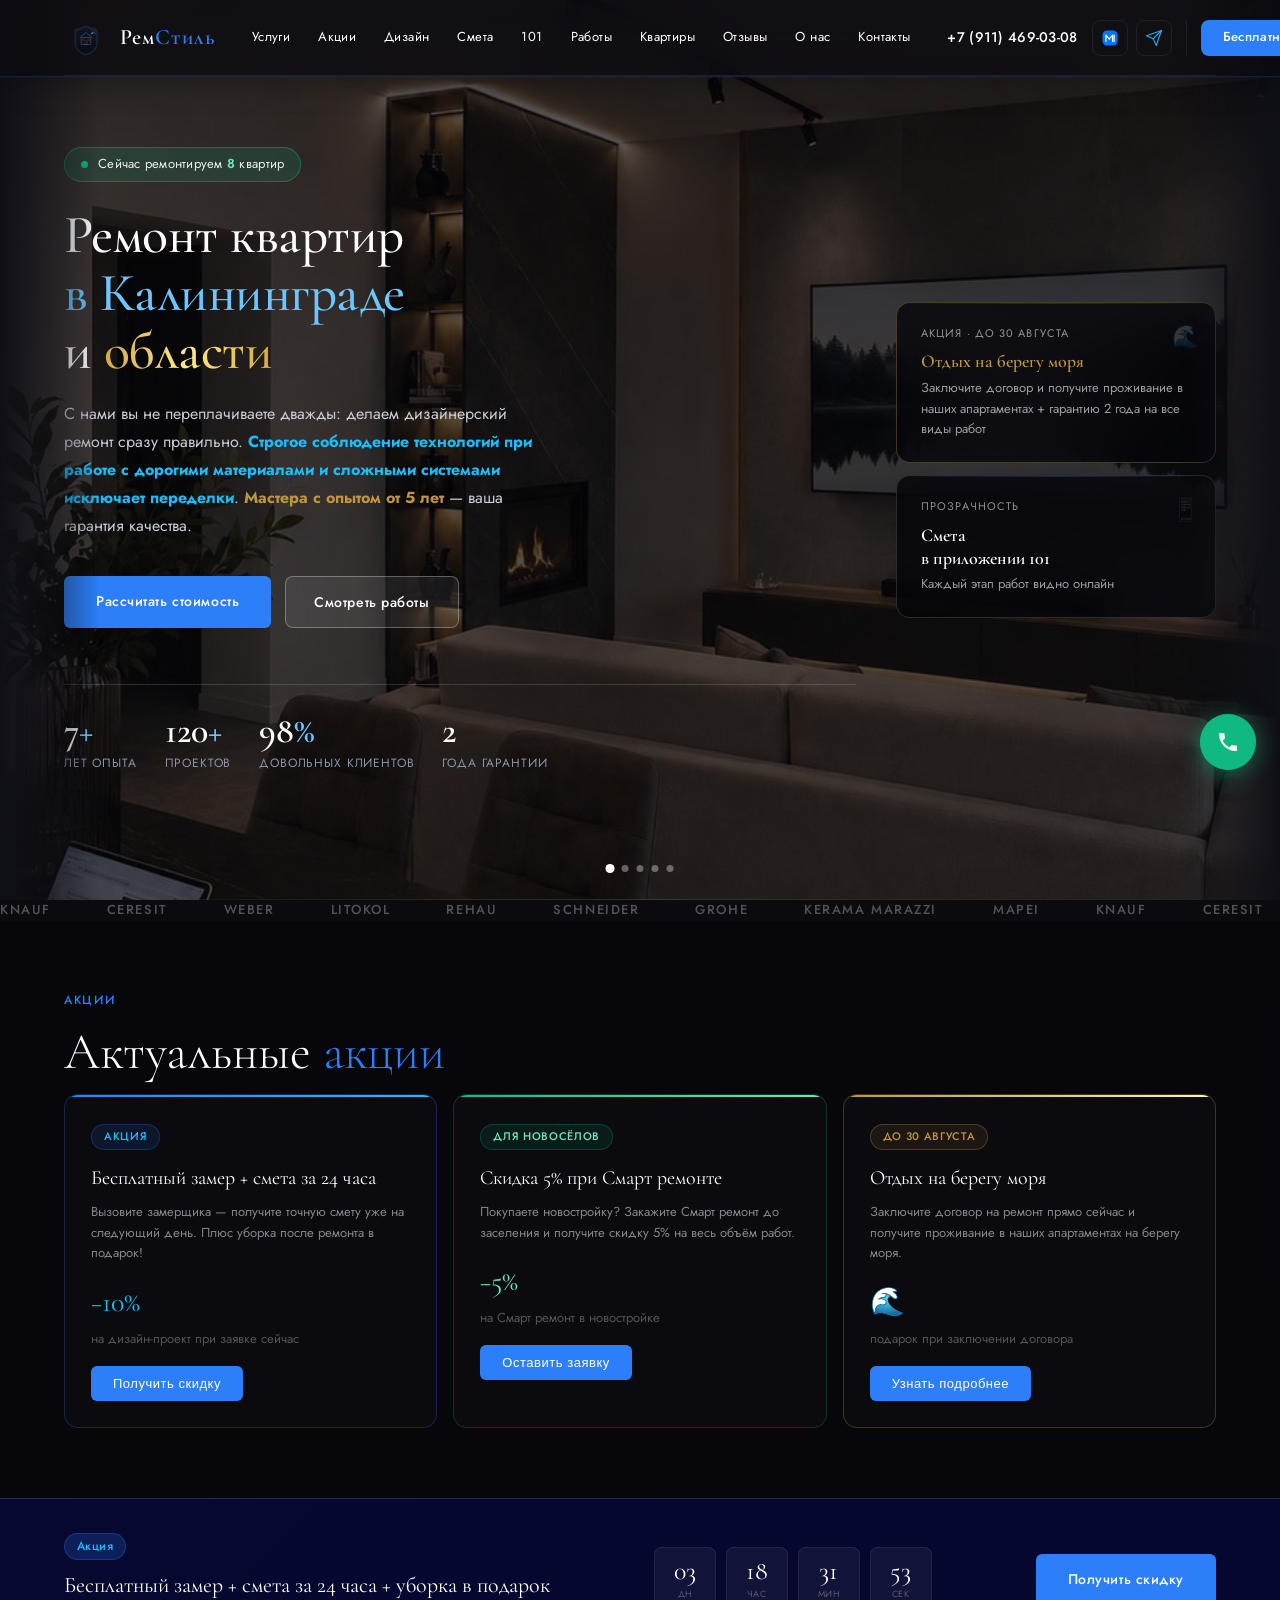
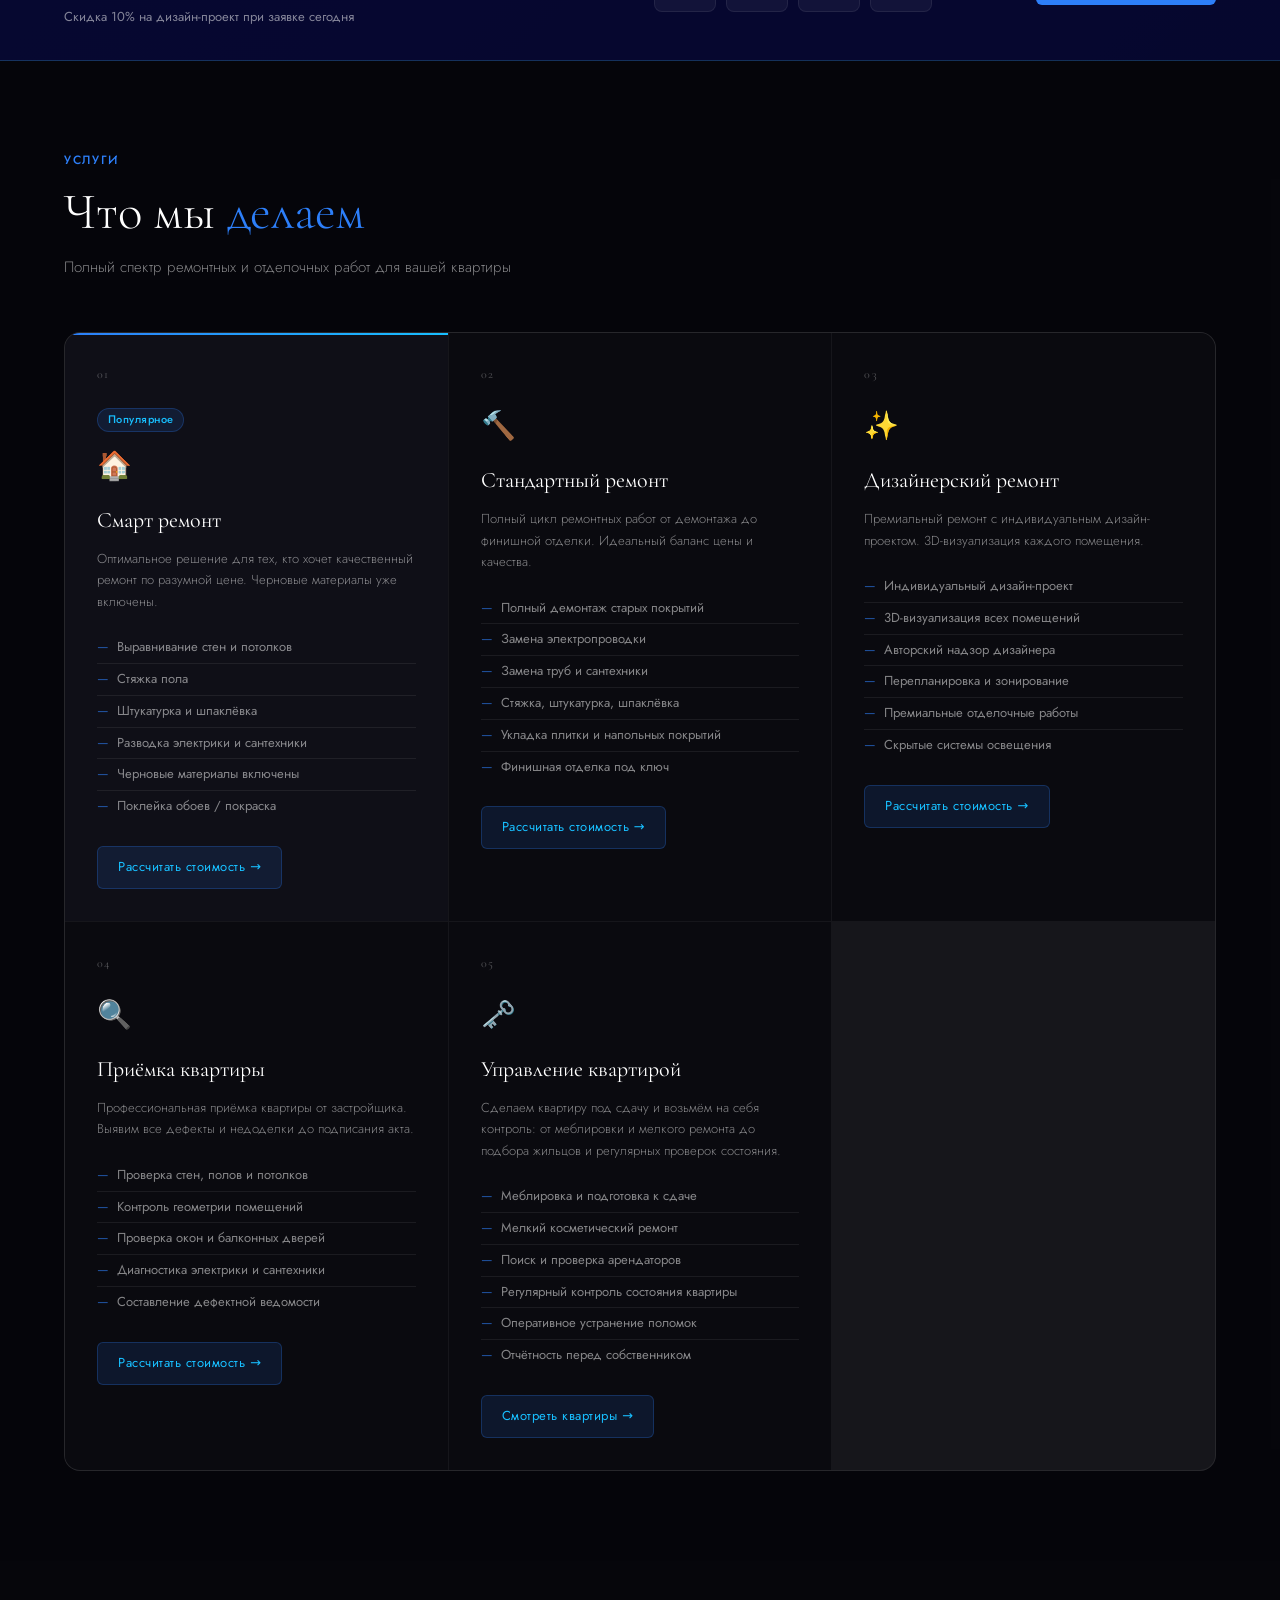
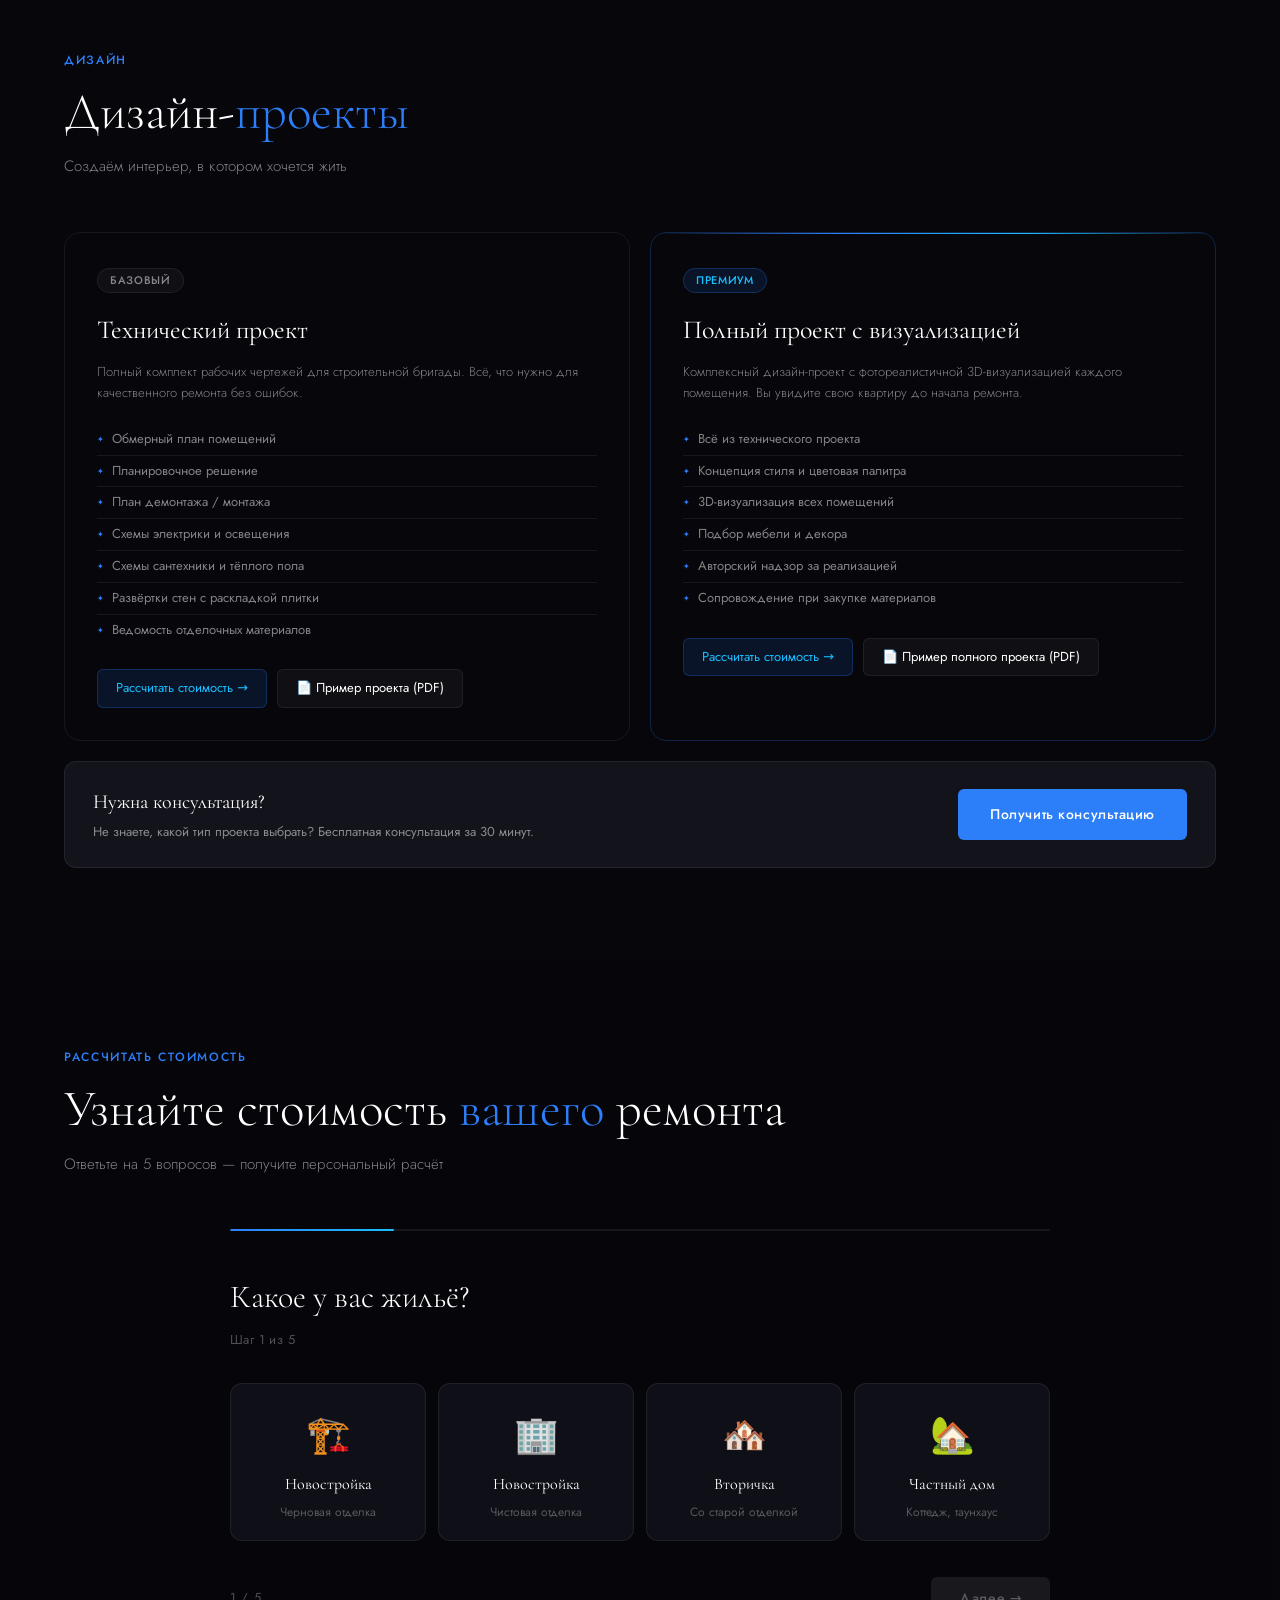
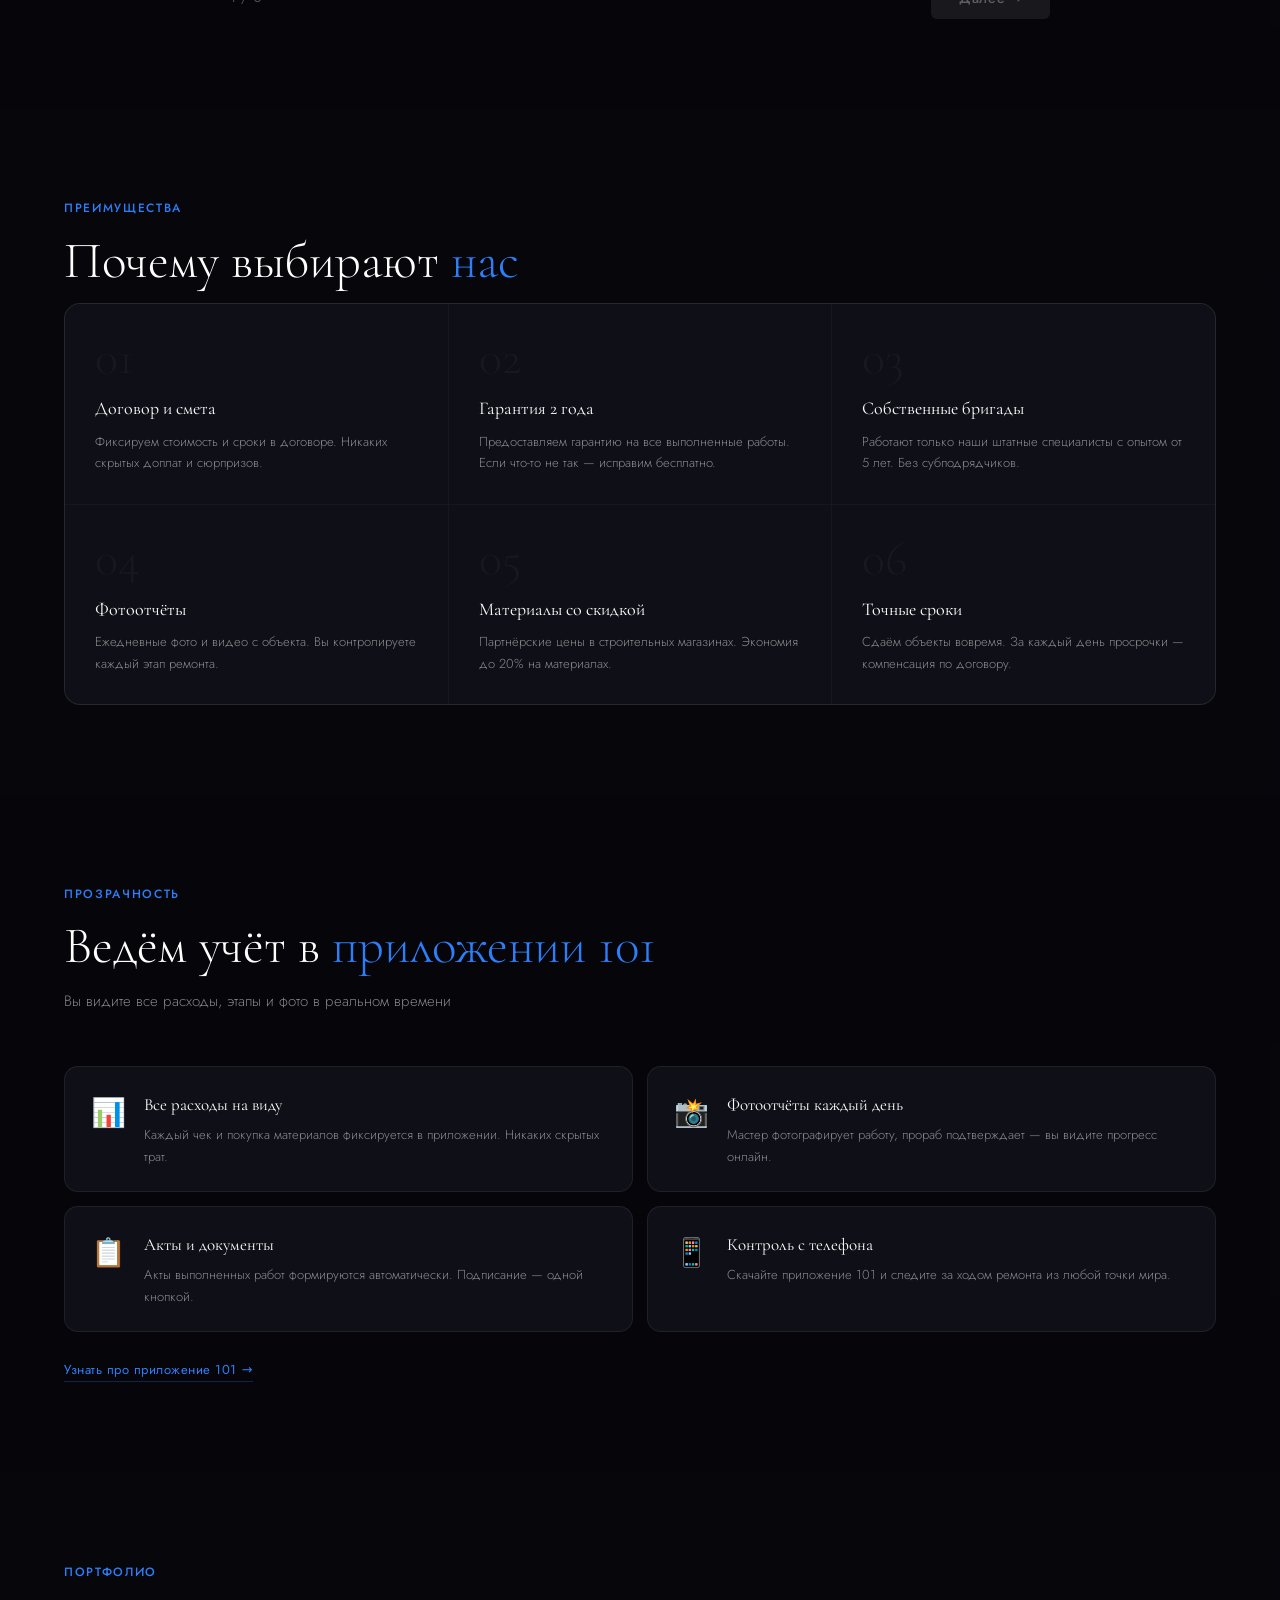
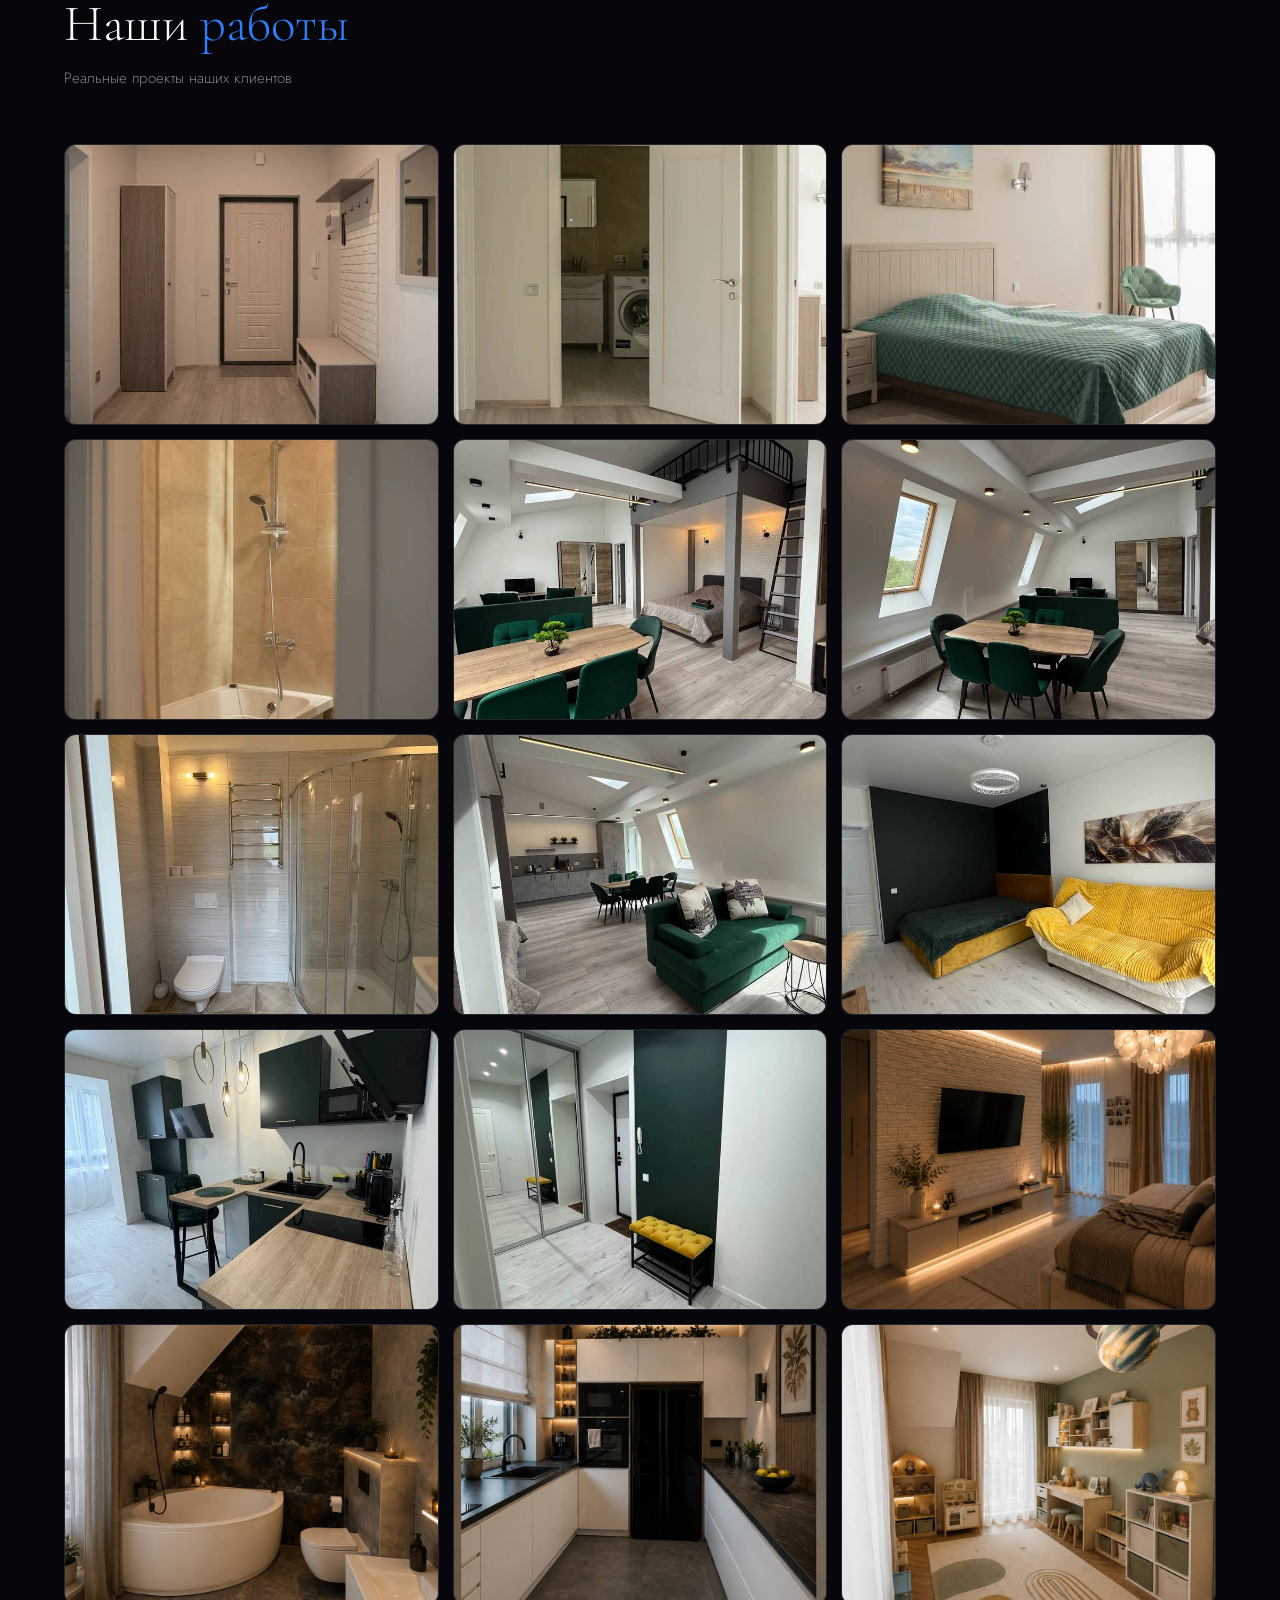
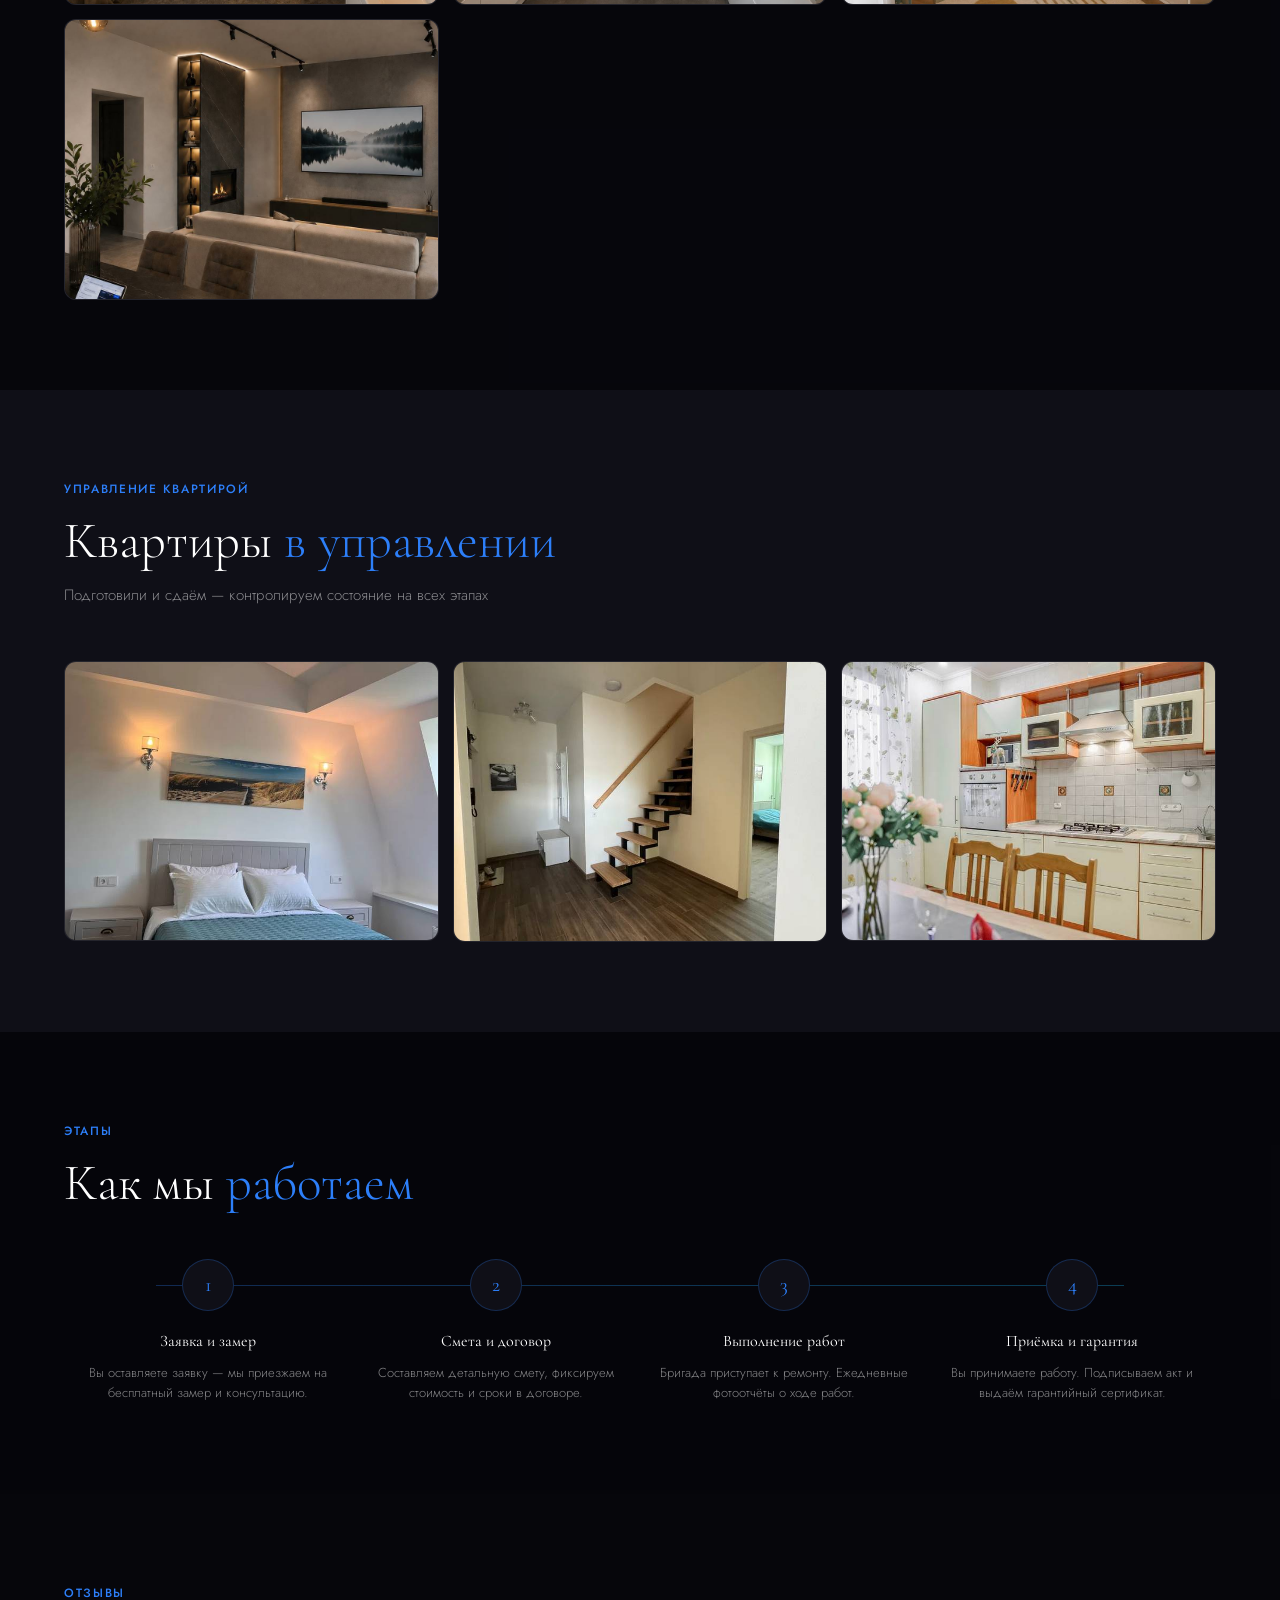
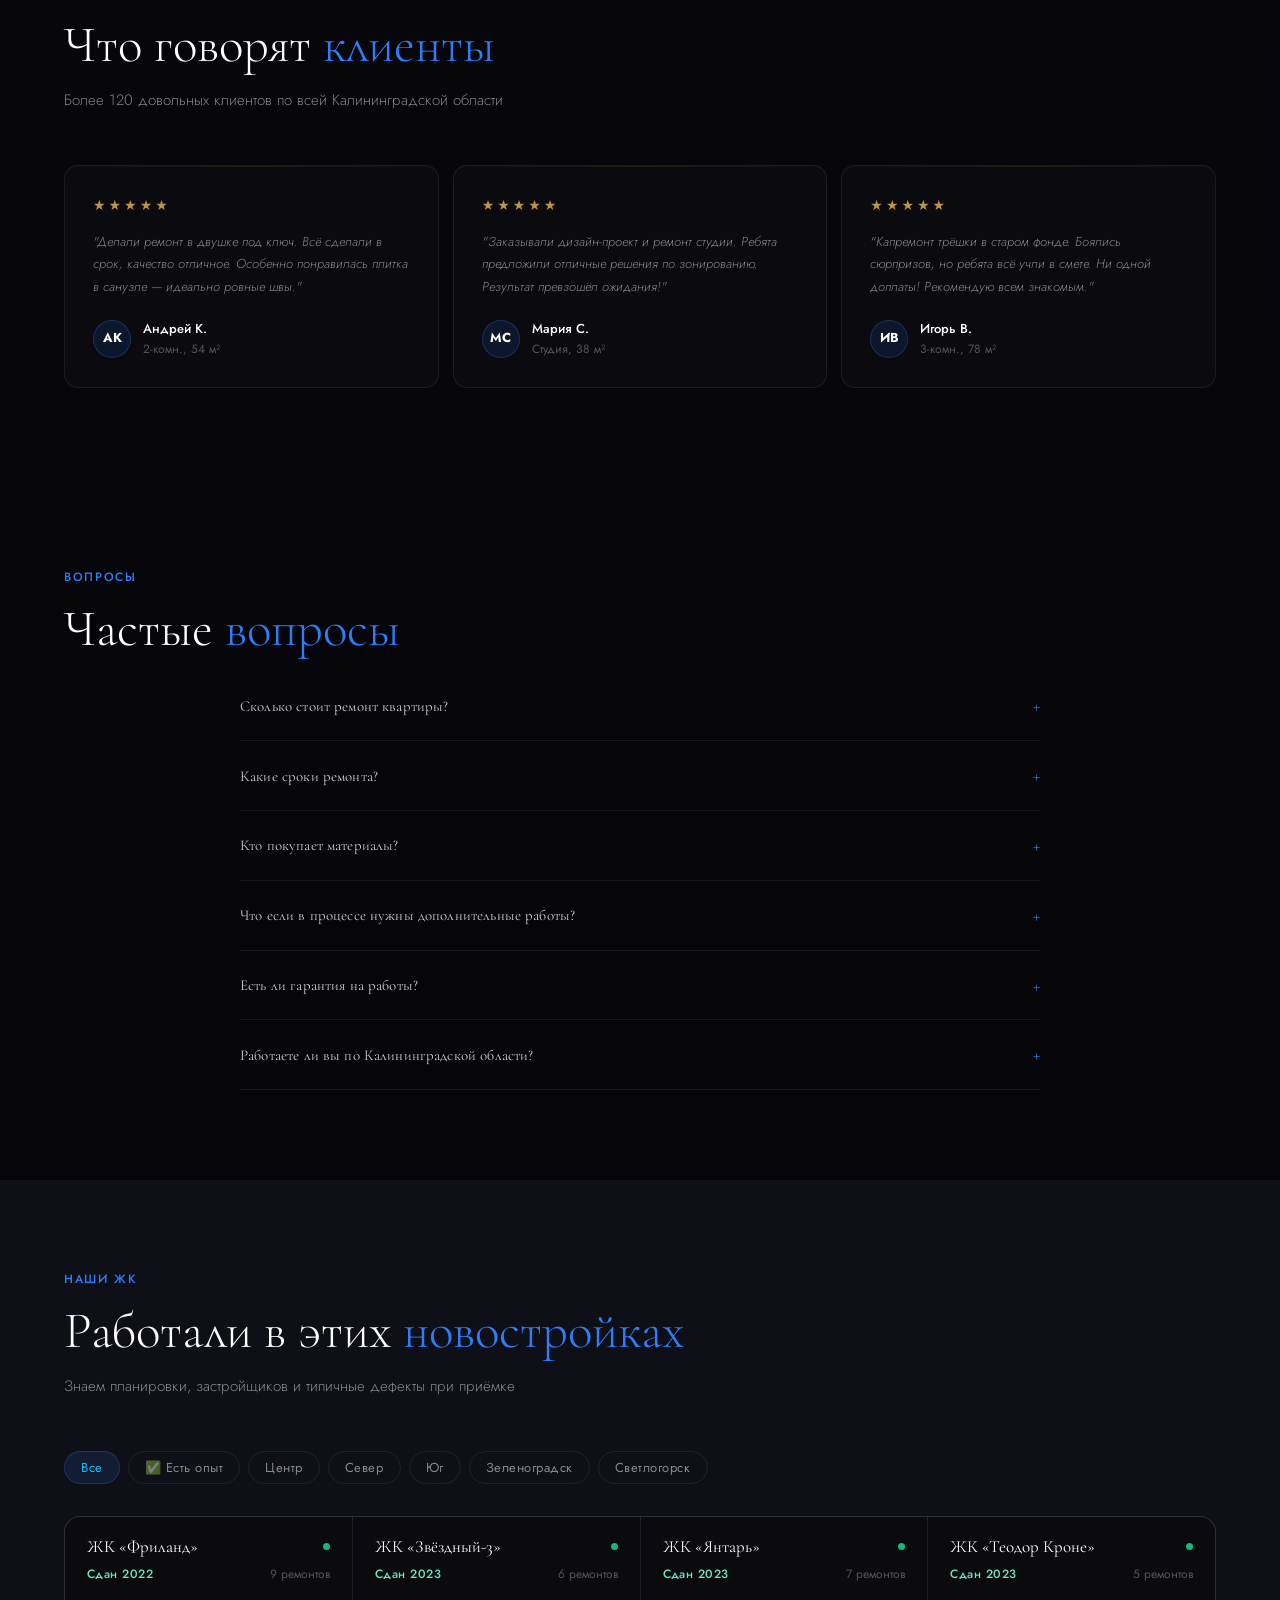
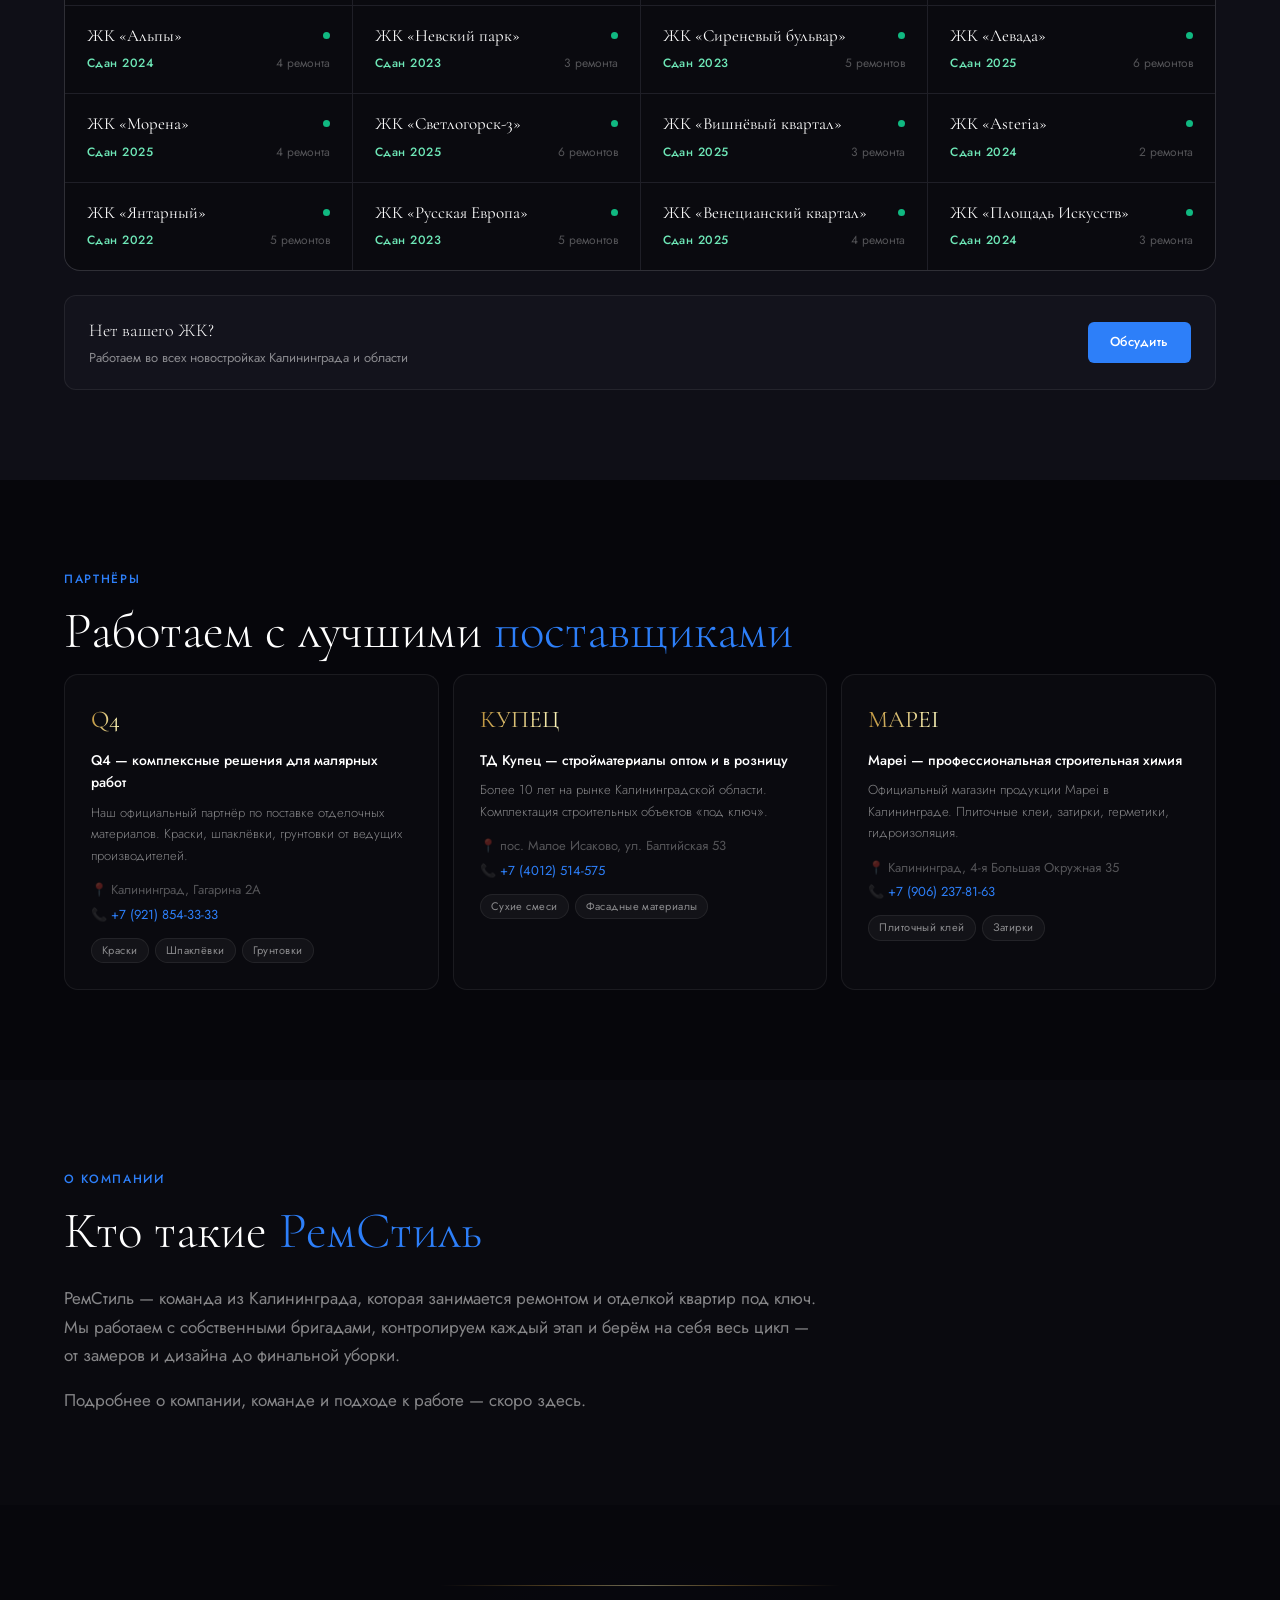
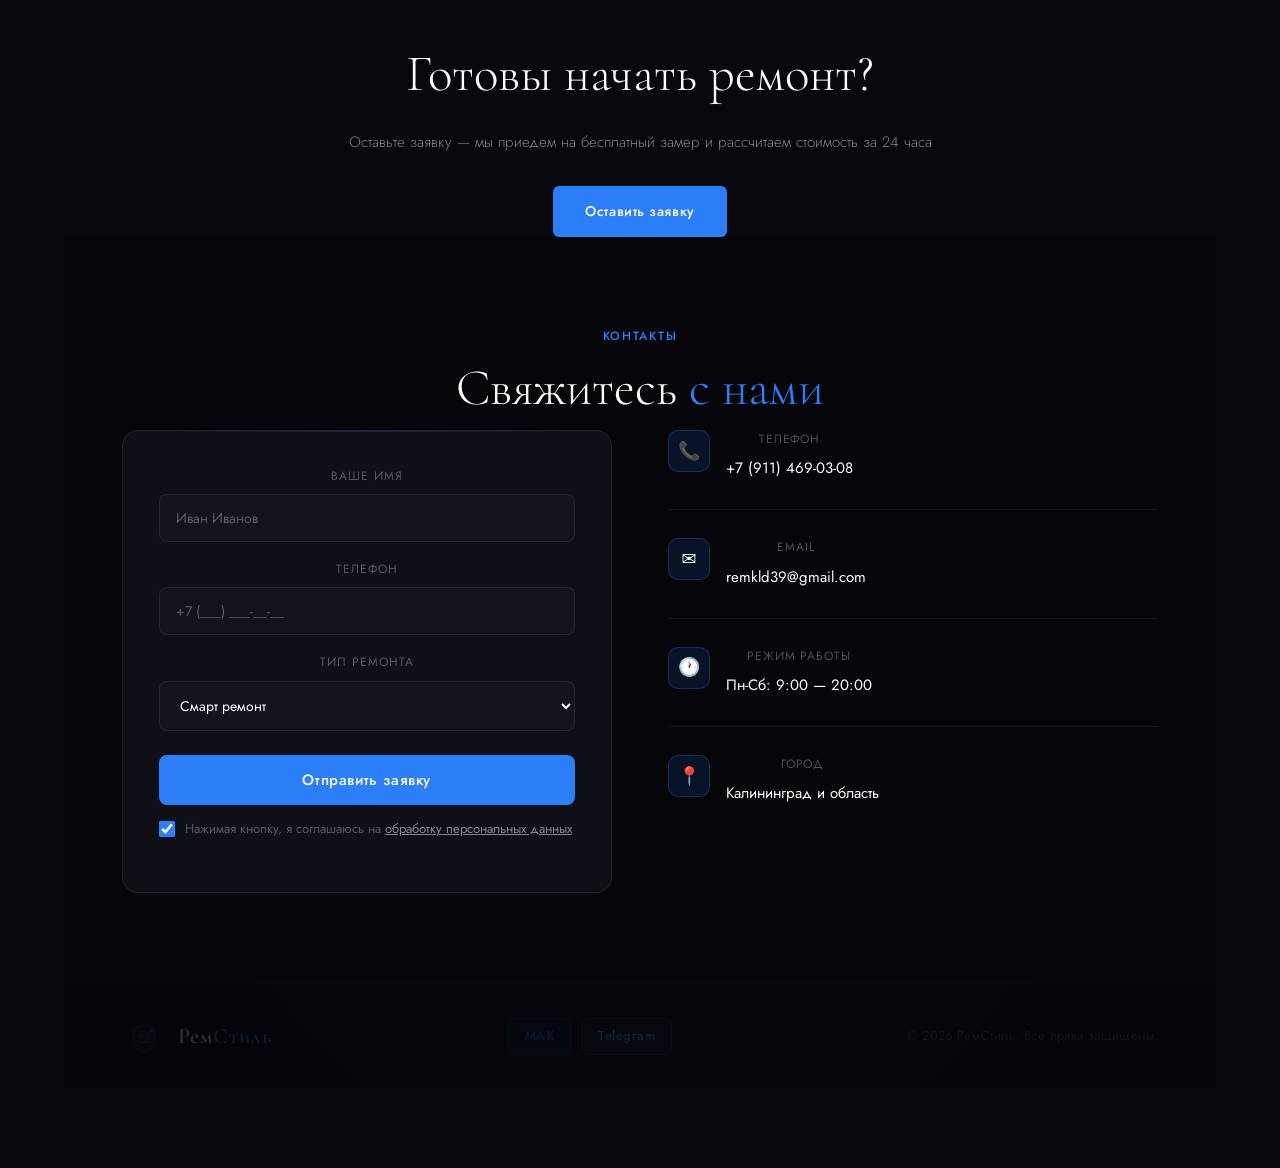
==== index.html @ ed1c67e9 "Add files via upload" ====
<!DOCTYPE html>
<html lang="ru">
<head>
<meta charset="UTF-8">
<meta name="viewport" content="width=device-width, initial-scale=1.0, maximum-scale=1.0, minimum-scale=1.0, user-scalable=no">
<title>РемСтиль — Ремонт квартир в Калининграде и Калининградской области</title>
<link rel="icon" type="image/png" href="[data-uri]">
<link rel="apple-touch-icon" href="[data-uri]">
<link rel="preconnect" href="https://fonts.googleapis.com">
<link href="https://fonts.googleapis.com/css2?family=Cormorant+Garamond:wght@300;400;500;600&family=Jost:wght@300;400;500;600&display=swap" rel="stylesheet">
<style>
:root {
  --bg: #0A0A0F;
  --bg2: #0f0f17;
  --bg3: #13131c;
  --blue: #2D7FF9;
  --blue2: #18BFFF;
  --blue-dim: rgba(45,127,249,0.12);
  --blue-border: rgba(45,127,249,0.25);
  --gold: #BF953F;
  --gold2: #FCF6BA;
  --gold-dim: rgba(191,149,63,0.15);
  --white: #ffffff;
  --w80: rgba(255,255,255,0.8);
  --w50: rgba(255,255,255,0.5);
  --w30: rgba(255,255,255,0.3);
  --w10: rgba(255,255,255,0.08);
  --w5: rgba(255,255,255,0.04);
  --border: rgba(255,255,255,0.07);
  --green: #10b981;
  --serif: 'Cormorant Garamond', Georgia, serif;
  --sans: 'Jost', system-ui, sans-serif;
}
*{box-sizing:border-box;margin:0;padding:0}
html,body{width:100%;min-height:100%;overflow-x:hidden;}
html{scroll-behavior:smooth}
body{font-family:var(--sans);background:var(--bg);color:var(--white);overflow-x:hidden;font-size:17px;line-height:1.6}
@media(max-width:600px){body{font-size:16.5px}}

/* SCROLLBAR */
::-webkit-scrollbar{width:4px}
::-webkit-scrollbar-track{background:var(--bg)}
::-webkit-scrollbar-thumb{background:var(--blue);border-radius:2px}

/* GOLD LINE UTIL */
.gold-line{height:1px;background:linear-gradient(90deg,transparent,var(--gold) 30%,var(--gold2) 50%,var(--gold) 70%,transparent);opacity:0.4}

/* ===================== HEADER ===================== */
header{position:fixed;top:0;left:0;right:0;z-index:1000;padding:0 5%;background:rgba(10,10,15,0.75);backdrop-filter:blur(20px);-webkit-backdrop-filter:blur(20px);border-bottom:1px solid rgba(45,127,249,0.18);box-shadow:0 2px 32px rgba(0,0,0,0.4),0 1px 0 rgba(45,127,249,0.08);}
.header-inner{max-width:1280px;margin:0 auto;height:76px;display:grid;grid-template-columns:1fr auto 1fr;align-items:center;column-gap:24px;border-bottom:1px solid var(--border)}
.logo{display:flex;align-items:center;gap:12px;text-decoration:none;justify-self:start}
.logo svg{width:44px;height:44px;flex-shrink:0}
.logo-text{font-family:var(--serif);font-size:22px;font-weight:600;color:var(--white);letter-spacing:0.05em;white-space:nowrap}
.logo-text em{color:var(--blue);font-style:normal}
nav{display:flex;align-items:center;gap:2px;justify-self:center}
nav a{color:var(--white);text-decoration:none;font-size:13px;font-weight:400;padding:8px 13px;border-radius:6px;transition:color 0.2s,background 0.2s;letter-spacing:0.03em;white-space:nowrap}
nav a:hover{color:var(--white);background:var(--w5)}
.header-cta{display:flex;align-items:center;gap:14px;flex-wrap:nowrap;justify-self:end}
.header-msg-group{display:flex;align-items:center;gap:8px;padding-right:14px;border-right:1px solid var(--border)}
.header-messenger{width:36px;height:36px;border:1px solid var(--border);border-radius:8px;display:flex;align-items:center;justify-content:center;transition:all 0.2s;flex-shrink:0}
.header-messenger:hover{border-color:var(--blue-border);background:var(--w5)}
.header-phone{color:var(--white);text-decoration:none;font-size:14px;font-weight:500;letter-spacing:0.02em;white-space:nowrap}
.header-phone:hover{color:var(--blue)}
.btn-header{background:var(--blue);color:var(--white);text-decoration:none;padding:0 22px;height:36px;display:flex;align-items:center;border-radius:8px;font-size:13px;font-weight:500;letter-spacing:0.03em;transition:all 0.2s;border:none;cursor:pointer;white-space:nowrap}
.btn-header:hover{background:#1a6de8;box-shadow:0 0 24px rgba(45,127,249,0.4)}
.burger{display:none;width:36px;height:36px;border:1px solid var(--border);border-radius:8px;background:transparent;cursor:pointer;flex-direction:column;align-items:center;justify-content:center;gap:5px;flex-shrink:0}
.burger span{display:block;width:18px;height:2px;background:var(--white);transition:all 0.25s}
.burger.active span:nth-child(1){transform:translateY(7px) rotate(45deg)}
.burger.active span:nth-child(2){opacity:0}
.burger.active span:nth-child(3){transform:translateY(-7px) rotate(-45deg)}
.mobile-menu{display:none;position:fixed;top:76px;left:0;right:0;bottom:0;background:var(--bg,#0A0A0F);z-index:999;padding:24px 5% 40px;overflow-y:auto;flex-direction:column;gap:4px}
.mobile-menu.active{display:flex}
.mobile-menu a{color:var(--w50,rgba(255,255,255,0.5));text-decoration:none;font-size:17px;padding:14px 8px;border-bottom:1px solid var(--border,rgba(255,255,255,0.08));letter-spacing:0.02em}
.mobile-menu a:hover{color:var(--white)}
.mobile-menu .mobile-phone{color:var(--blue2,#2D7FF9);font-size:18px;font-weight:600;padding:18px 8px 8px;border-bottom:none}
@media(max-width:1240px){nav a{padding:7px 10px;font-size:12.5px}.header-cta{gap:10px}.header-msg-group{padding-right:10px;gap:6px}}
@media(max-width:1024px){.burger{display:flex}.header-cta .header-msg-group,.header-cta .btn-header,.header-cta .header-phone{display:none}.header-inner{grid-template-columns:auto 1fr auto}nav{display:none}}
@media(min-width:1025px){.mobile-menu{display:none!important}}

/* ===================== HERO ===================== */
#hero{
  min-height:100vh;display:flex;align-items:center;
  padding:100px 5% 80px;position:relative;overflow:hidden;
}
#hero::before{
  content:'';position:absolute;inset:0;
  background:rgba(5,5,10,0.68);
  z-index:1;pointer-events:none;
}
/* HERO SLIDER */
.hero-slides{position:absolute;inset:0;z-index:0;}
.hero-slide{
  position:absolute;inset:0;
  background-size:cover;background-position:center;
  opacity:0;transition:opacity 1.2s ease;
}
.hero-slide.active{opacity:1;}
.hero-dots{
  position:absolute;bottom:28px;left:50%;transform:translateX(-50%);
  display:flex;gap:8px;z-index:2;
}
.hero-dot{
  width:7px;height:7px;border-radius:50%;background:rgba(255,255,255,0.35);
  cursor:pointer;transition:all 0.3s;border:none;padding:0;
}
.hero-dot.active{background:#fff;transform:scale(1.3);}
#hero::after{
  content:'';position:absolute;bottom:0;left:0;right:0;height:1px;
  background:linear-gradient(90deg,transparent,var(--gold) 30%,var(--gold2) 50%,var(--gold) 70%,transparent);
  opacity:0.5;
}
.hero-grid{max-width:1200px;margin:0 auto;width:100%;display:grid;grid-template-columns:1fr 320px;gap:40px;align-items:center;position:relative;z-index:2;}
.hero-left{padding:0;position:relative;z-index:2;}
.hero-live{display:inline-flex;align-items:center;gap:10px;background:rgba(16,185,129,0.15);border:1px solid rgba(16,185,129,0.4);padding:6px 16px;border-radius:20px;margin-bottom:24px;}
.live-dot{width:7px;height:7px;background:var(--green);border-radius:50%;animation:pulse 1.6s ease-in-out infinite;flex-shrink:0}
@keyframes pulse{0%,100%{opacity:1;box-shadow:0 0 0 0 rgba(16,185,129,0.4)}50%{opacity:.8;box-shadow:0 0 0 6px rgba(16,185,129,0)}}
.hero-live span{font-size:13px;color:rgba(255,255,255,0.9);letter-spacing:0.02em;font-weight:400;}
.hero-live strong{color:#6ee7b7;font-weight:600;}
.hero-h1{font-family:var(--serif);font-size:clamp(40px,4.2vw,68px);font-weight:500;line-height:1.08;letter-spacing:-0.01em;margin-bottom:20px;color:#ffffff;}
.hero-h1 em{color:#6ec6ff;font-style:normal;}
.hero-h1 .gold-word{background:linear-gradient(90deg,#d4a843,#ffe98a,#d4a843);-webkit-background-clip:text;-webkit-text-fill-color:transparent;background-clip:text;}
.hero-sub{font-size:16px;color:#c8cdd8;line-height:1.75;max-width:480px;margin-bottom:36px;font-weight:400;}
.hero-btns{display:flex;gap:14px;flex-wrap:wrap;margin-bottom:56px}
.btn-primary{background:var(--blue);color:var(--white);text-decoration:none;padding:14px 32px;border-radius:6px;font-size:14px;font-weight:500;letter-spacing:0.04em;transition:all 0.25s;display:inline-block;border:none;cursor:pointer}
.btn-primary:hover{background:#1a6de8;transform:translateY(-2px);box-shadow:0 8px 30px rgba(45,127,249,0.35)}
.btn-ghost{background:rgba(255,255,255,0.08);color:#fff;text-decoration:none;padding:14px 28px;border-radius:8px;font-size:14px;font-weight:500;letter-spacing:0.04em;transition:all 0.25s;display:inline-block;border:1px solid rgba(255,255,255,0.3);}
.btn-ghost:hover{background:rgba(255,255,255,0.14);border-color:rgba(255,255,255,0.6);}
.hero-stats{display:flex;gap:28px;padding-top:28px;border-top:1px solid rgba(255,255,255,0.15);}
.hero-stat-num{font-family:var(--serif);font-size:36px;font-weight:600;color:#ffffff;line-height:1;}
.hero-stat-num em{color:#6ec6ff;font-style:normal;}
.hero-stat-label{font-size:12px;color:#8a95a8;letter-spacing:0.07em;text-transform:uppercase;margin-top:5px;}

.hero-card{background:rgba(5,5,10,0.78);border:1px solid rgba(255,255,255,0.14);border-radius:14px;padding:22px 24px;position:relative;overflow:hidden;transition:all 0.3s;backdrop-filter:blur(20px);}
.hero-card:hover{border-color:rgba(110,198,255,0.45);background:rgba(5,5,10,0.88);}
.hero-card::before{content:'';position:absolute;top:0;left:0;right:0;height:1px;background:linear-gradient(90deg,transparent,var(--blue-border),transparent);}
.hero-card-label{font-size:11px;letter-spacing:0.1em;text-transform:uppercase;color:rgba(255,255,255,0.55);margin-bottom:8px;}
.hero-card-val{font-family:var(--serif);font-size:26px;font-weight:600;color:#fff;margin-bottom:4px;}
.hero-card-sub{font-size:13px;color:rgba(255,255,255,0.6);}
.hero-card.live-card .hero-card-val{color:#6ee7b7;}
.hero-card-icon{position:absolute;top:16px;right:16px;font-size:22px;opacity:0.18;}
.hero-right{display:flex;flex-direction:column;gap:12px;}







.hero-card.live-card 


/* ===================== TICKER ===================== */
.ticker-wrap{background:var(--bg2);border-top:1px solid var(--border);border-bottom:1px solid var(--border);padding:14px 0;overflow:hidden;position:relative}
.ticker-wrap::before,.ticker-wrap::after{content:'';position:absolute;top:0;bottom:0;width:100px;z-index:2}
.ticker-wrap::before{left:0;background:linear-gradient(to right,var(--bg2),transparent)}
.ticker-wrap::after{right:0;background:linear-gradient(to left,var(--bg2),transparent)}
.ticker-track{display:flex;gap:56px;animation:ticker 22s linear infinite;width:max-content}
.ticker-track:hover{animation-play-state:paused}
@keyframes ticker{from{transform:translateX(0)}to{transform:translateX(-50%)}}
.ticker-item{font-size:13px;font-weight:500;color:var(--w30);letter-spacing:0.12em;text-transform:uppercase;white-space:nowrap;transition:color 0.2s}
.ticker-item:hover{color:var(--blue)}

/* ===================== SECTION COMMONS ===================== */
section{padding:90px 5%;scroll-margin-top:80px;position:relative;}
/* Фото-фон секций */
.section-bg{
  position:absolute;inset:0;
  background-size:cover;background-position:center;background-attachment:fixed;
  z-index:0;
}
/* На мобильных fixed-параллакс не поддерживается — заменяем на scroll */
@media(max-width:1024px){
  .section-bg{background-attachment:scroll;}
}
.section-bg-overlay{
  position:absolute;inset:0;z-index:1;
}
section .container{position:relative;z-index:2;}
.container{max-width:1280px;margin:0 auto}
.section-eyebrow{font-size:12px;letter-spacing:0.14em;text-transform:uppercase;color:var(--blue);margin-bottom:14px;font-weight:500}
.section-title{font-family:var(--serif);font-size:clamp(30px,4vw,52px);font-weight:300;line-height:1.1;color:var(--white);margin-bottom:14px}
.section-title em{color:var(--blue);font-style:normal}
.section-sub{font-size:15px;color:var(--w50);max-width:520px;line-height:1.7;margin-bottom:52px;font-weight:300}

/* ===================== PROMO BANNER ===================== */
#promo{padding:0;background:linear-gradient(135deg,rgba(45,127,249,0.12) 0%,rgba(24,191,255,0.06) 100%);border-top:1px solid var(--blue-border);border-bottom:1px solid var(--blue-border)}
.promo-inner{max-width:1280px;margin:0 auto;padding:32px 5%;display:flex;align-items:center;justify-content:space-between;gap:24px;flex-wrap:wrap}
.promo-badge{display:inline-block;background:rgba(45,127,249,0.2);border:1px solid var(--blue-border);color:var(--blue2);padding:3px 12px;border-radius:20px;font-size:12px;font-weight:500;letter-spacing:0.04em;margin-bottom:8px}
.promo-title{font-family:var(--serif);font-size:22px;font-weight:400;color:var(--white);margin-bottom:4px}
.promo-sub{font-size:13px;color:var(--w50)}
.promo-timer{display:flex;gap:10px}
.timer-block{background:rgba(255,255,255,0.05);border:1px solid var(--border);border-radius:8px;padding:10px 16px;text-align:center;min-width:62px}
.timer-num{font-family:var(--serif);font-size:26px;font-weight:400;color:var(--white);line-height:1}
.timer-label{font-size:9px;color:var(--w30);text-transform:uppercase;letter-spacing:0.08em;margin-top:3px}

/* ===================== SERVICES ===================== */
#services{background:var(--bg)}
.services-grid{display:grid;grid-template-columns:repeat(3,1fr);gap:1px;background:var(--border);border:1px solid var(--border);border-radius:16px;overflow:hidden}
@media(max-width:900px){.services-grid{grid-template-columns:repeat(2,1fr)}}
@media(max-width:600px){.services-grid{grid-template-columns:1fr}}
.service-card{background:var(--bg);padding:32px;transition:background 0.3s;position:relative}
.service-card:hover{background:var(--bg2)}
.service-card.featured{background:var(--bg2)}
.service-card.featured::before{content:'';position:absolute;top:0;left:0;right:0;height:2px;background:linear-gradient(90deg,var(--blue),var(--blue2))}
.svc-num{font-family:var(--serif);font-size:12px;color:var(--w30);letter-spacing:0.1em;margin-bottom:20px}
.svc-icon{font-size:28px;margin-bottom:14px}
.svc-title{font-family:var(--serif);font-size:22px;font-weight:400;color:var(--white);margin-bottom:10px}
.svc-desc{font-size:13px;color:var(--w50);line-height:1.65;margin-bottom:20px;font-weight:300}
.svc-features{list-style:none;margin-bottom:24px}
.svc-features li{font-size:13px;color:var(--w50);padding:5px 0;display:flex;align-items:flex-start;gap:8px;border-bottom:1px solid var(--border)}
.svc-features li:last-child{border-bottom:none}
.svc-features li::before{content:'—';color:var(--blue);font-weight:300;flex-shrink:0}
.svc-price{font-family:var(--serif);font-size:18px;font-weight:400;color:var(--white);padding-top:16px;border-top:1px solid var(--border)}
.svc-price span{font-family:var(--sans);font-size:12px;color:var(--w30);font-weight:300}
.popular-badge{display:inline-block;background:var(--blue-dim);border:1px solid var(--blue-border);color:var(--blue2);padding:2px 10px;border-radius:20px;font-size:11px;font-weight:500;letter-spacing:0.04em;margin-bottom:12px}

/* ===================== DESIGN ===================== */
#design{background:var(--bg2)}
.design-grid{display:grid;grid-template-columns:1fr 1fr;gap:20px;margin-bottom:20px}
@media(max-width:700px){.design-grid{grid-template-columns:1fr}}
.design-card{border:1px solid var(--border);border-radius:16px;padding:32px;position:relative;overflow:hidden;transition:border-color 0.3s}
.design-card:hover{border-color:var(--blue-border)}
.design-card.premium{border-color:var(--blue-border)}
.design-card.premium::before{content:'';position:absolute;top:0;left:0;right:0;height:1px;background:linear-gradient(90deg,transparent,var(--blue),var(--blue2),transparent)}
.design-tier{display:inline-block;padding:3px 12px;border-radius:20px;font-size:11px;font-weight:500;letter-spacing:0.06em;margin-bottom:16px;text-transform:uppercase}
.design-card.basic .design-tier{background:var(--w5);color:var(--w50);border:1px solid var(--border)}
.design-card.premium .design-tier{background:var(--blue-dim);color:var(--blue2);border:1px solid var(--blue-border)}
.design-title{font-family:var(--serif);font-size:26px;font-weight:400;color:var(--white);margin-bottom:10px}
.design-desc{font-size:13px;color:var(--w50);line-height:1.65;margin-bottom:20px;font-weight:300}
.design-features{list-style:none;margin-bottom:24px}
.design-features li{font-size:13px;color:var(--w50);padding:5px 0;display:flex;gap:8px;align-items:flex-start;border-bottom:1px solid var(--border)}
.design-features li:last-child{border-bottom:none}
.design-features li::before{content:'✦';color:var(--blue);font-size:8px;flex-shrink:0;margin-top:4px}
.design-price{font-family:var(--serif);font-size:22px;font-weight:400;color:var(--white)}
.design-price span{font-family:var(--sans);font-size:12px;color:var(--w30);font-weight:300}
.design-consult{background:var(--bg3);border:1px solid var(--border);border-radius:12px;padding:24px 28px;display:flex;align-items:center;justify-content:space-between;gap:20px;flex-wrap:wrap}
.design-consult h4{font-family:var(--serif);font-size:20px;font-weight:400;color:var(--white);margin-bottom:4px}
.design-consult p{font-size:13px;color:var(--w50)}

/* ===================== QUIZ ===================== */
#calculator{background:var(--bg)}
.quiz-wrap{max-width:820px;margin:0 auto}
.quiz-progress-bar{height:2px;background:var(--border);border-radius:2px;margin-bottom:40px;overflow:hidden}
.quiz-progress-fill{height:100%;background:linear-gradient(90deg,var(--blue),var(--blue2));border-radius:2px;transition:width 0.4s ease}
.quiz-step{display:none;animation:qfade 0.3s ease}
.quiz-step.active{display:block}
@keyframes qfade{from{opacity:0;transform:translateY(8px)}to{opacity:1;transform:translateY(0)}}
.quiz-q{font-family:var(--serif);font-size:clamp(22px,3vw,32px);font-weight:300;color:var(--white);margin-bottom:8px}
.quiz-hint{font-size:13px;color:var(--w30);margin-bottom:32px;letter-spacing:0.03em}
.quiz-options{display:grid;grid-template-columns:repeat(auto-fill,minmax(170px,1fr));gap:12px}
.quiz-option{border:1px solid var(--border);background:var(--bg2);border-radius:12px;padding:0;cursor:pointer;transition:all 0.2s;text-align:center;overflow:hidden;position:relative}
.quiz-option:hover{border-color:var(--blue-border);background:var(--bg3);transform:translateY(-2px)}
.quiz-option.selected{border-color:var(--blue);background:var(--blue-dim)}
.quiz-option.selected .qo-check{opacity:1}
.qo-emoji{font-size:36px;padding:22px 16px 8px;display:block}
.qo-label{font-family:var(--serif);font-size:16px;font-weight:400;color:var(--white);padding:0 12px 6px;display:block}
.qo-sub{font-size:12px;color:var(--w30);padding:0 12px 18px;display:block}
.qo-check{position:absolute;top:10px;right:10px;width:20px;height:20px;background:var(--blue);border-radius:50%;display:flex;align-items:center;justify-content:center;opacity:0;transition:opacity 0.2s;font-size:11px;color:white}
.qo-check::after{content:'✓'}
.quiz-range-wrap{background:var(--bg2);border:1px solid var(--border);border-radius:14px;padding:32px}
.quiz-range-top{display:flex;justify-content:space-between;align-items:flex-end;margin-bottom:24px}
.quiz-range-num{font-family:var(--serif);font-size:60px;font-weight:300;color:var(--white);line-height:1}
.quiz-range-unit{font-size:20px;color:var(--w30);margin-bottom:8px}
input[type=range]{width:100%;accent-color:var(--blue)}
.quiz-range-labels{display:flex;justify-content:space-between;font-size:12px;color:var(--w30);margin-top:10px;letter-spacing:0.03em}
.quiz-nav{display:flex;align-items:center;justify-content:space-between;margin-top:36px}
.quiz-back{background:none;border:1px solid var(--border);color:var(--w50);padding:11px 24px;border-radius:6px;font-family:var(--sans);font-weight:400;font-size:13px;cursor:pointer;transition:all 0.2s;letter-spacing:0.03em}
.quiz-back:hover{border-color:var(--w30);color:var(--white)}
.quiz-next{background:var(--blue);color:var(--white);border:none;padding:11px 28px;border-radius:6px;font-family:var(--sans);font-weight:500;font-size:14px;cursor:pointer;transition:all 0.2s;letter-spacing:0.04em}
.quiz-next:hover{background:#1a6de8;transform:translateY(-1px);box-shadow:0 6px 24px rgba(45,127,249,0.3)}
.quiz-next:disabled{background:var(--w10);color:var(--w30);cursor:not-allowed;transform:none;box-shadow:none}
.quiz-step-label{font-size:13px;color:var(--w30);letter-spacing:0.05em}
.quiz-result{border:1px solid var(--border);border-radius:16px;padding:40px;text-align:center;background:var(--bg2);position:relative;overflow:hidden}
.quiz-result::before{content:'';position:absolute;top:0;left:0;right:0;height:1px;background:linear-gradient(90deg,transparent,var(--gold),var(--gold2),var(--gold),transparent);opacity:0.5}
.quiz-result-icon{font-size:48px;margin-bottom:14px}
.quiz-result-title{font-family:var(--serif);font-size:28px;font-weight:300;color:var(--white);margin-bottom:6px}
.quiz-result-sub{font-size:14px;color:var(--w50);margin-bottom:32px}
.quiz-result-box{background:var(--bg3);border:1px solid var(--border);border-radius:12px;padding:28px;margin-bottom:20px;text-align:left}
.quiz-result-price{font-family:var(--serif);font-size:48px;font-weight:300;color:var(--white);margin-bottom:4px}
.quiz-result-price-label{font-size:13px;color:var(--w30);margin-bottom:20px;letter-spacing:0.03em}
.quiz-result-line{display:flex;justify-content:space-between;font-size:13px;color:var(--w50);padding:8px 0;border-bottom:1px solid var(--border)}
.quiz-result-line:last-child{border-bottom:none}
.quiz-result-line strong{color:var(--white);font-weight:400}
.quiz-result-profile{background:var(--blue-dim);border:1px solid var(--blue-border);border-radius:10px;padding:14px 18px;margin-bottom:24px;text-align:left}
.quiz-result-profile h4{font-family:var(--serif);font-size:16px;font-weight:400;margin-bottom:10px;color:var(--white)}
.quiz-result-tag{display:inline-block;background:rgba(45,127,249,0.2);border:1px solid var(--blue-border);color:var(--blue2);padding:3px 12px;border-radius:20px;font-size:12px;margin:3px 3px 3px 0;letter-spacing:0.03em}
.quiz-result-btns{display:flex;gap:12px;flex-wrap:wrap;justify-content:center}
.quiz-result-btns a{flex:1;min-width:160px;text-align:center;padding:13px;border-radius:8px;font-family:var(--sans);font-weight:500;font-size:14px;text-decoration:none;transition:all 0.2s;letter-spacing:0.03em}
.qr-btn-primary{background:var(--blue);color:var(--white)}
.qr-btn-primary:hover{background:#1a6de8;box-shadow:0 6px 24px rgba(45,127,249,0.3)}
.qr-btn-outline{border:1px solid var(--border);color:var(--w80)}
.qr-btn-outline:hover{border-color:var(--w30);background:var(--w5)}
.quiz-restart{background:none;border:none;color:var(--w30);font-size:13px;cursor:pointer;margin-top:16px;text-decoration:underline;letter-spacing:0.03em}
.quiz-restart:hover{color:var(--white)}

/* ===================== ADVANTAGES ===================== */
#advantages{background:var(--bg2)}
.adv-grid{display:grid;grid-template-columns:repeat(3,1fr);gap:1px;background:var(--border);border:1px solid var(--border);border-radius:16px;overflow:hidden}
@media(max-width:900px){.adv-grid{grid-template-columns:1fr 1fr}}
@media(max-width:600px){.adv-grid{grid-template-columns:1fr}}
.adv-card{background:var(--bg2);padding:30px;transition:background 0.3s}
.adv-card:hover{background:var(--bg3)}
.adv-num{font-family:var(--serif);font-size:48px;font-weight:300;color:var(--w5);line-height:1;margin-bottom:12px}
.adv-title{font-family:var(--serif);font-size:18px;font-weight:400;color:var(--white);margin-bottom:8px}
.adv-desc{font-size:13px;color:var(--w50);line-height:1.65;font-weight:300}

/* ===================== APP 101 ===================== */
#app101{background:var(--bg)}
.app-grid{display:grid;grid-template-columns:repeat(2,1fr);gap:14px}
@media(max-width:700px){.app-grid{grid-template-columns:1fr}}
.app-card{background:var(--bg2);border:1px solid var(--border);border-radius:14px;padding:24px 26px;display:flex;gap:18px;transition:border-color 0.3s}
.app-card:hover{border-color:var(--blue-border)}
.app-icon{font-size:28px;flex-shrink:0}
.app-card-title{font-family:var(--serif);font-size:17px;font-weight:400;color:var(--white);margin-bottom:6px}
.app-card-desc{font-size:13px;color:var(--w50);line-height:1.65;font-weight:300}
.app-link{display:inline-block;margin-top:28px;color:var(--blue);font-size:13px;text-decoration:none;letter-spacing:0.04em;border-bottom:1px solid var(--blue-border)}
.app-link:hover{color:var(--blue2);border-color:var(--blue2)}

/* ===================== PORTFOLIO ===================== */
#portfolio{background:var(--bg2)}
.portfolio-grid{display:grid;grid-template-columns:repeat(auto-fill,minmax(340px,1fr));gap:14px}
.portfolio-card{border-radius:12px;overflow:hidden;aspect-ratio:4/3;position:relative;cursor:pointer;background:var(--bg3);border:1px solid var(--border)}
.portfolio-card:hover .portfolio-overlay{opacity:1}
.portfolio-bg{width:100%;height:100%;display:flex;align-items:center;justify-content:center;font-size:64px;overflow:hidden;}
.portfolio-days{position:absolute;top:14px;right:14px;background:rgba(45,127,249,0.9);color:var(--white);padding:4px 12px;border-radius:20px;font-size:12px;font-weight:500;letter-spacing:0.04em}
.portfolio-overlay{position:absolute;inset:0;background:linear-gradient(to top,rgba(10,10,15,0.95) 0%,rgba(10,10,15,0.3) 60%,transparent 100%);display:flex;flex-direction:column;justify-content:flex-end;padding:22px;opacity:0;transition:opacity 0.3s}
.portfolio-overlay h4{font-family:var(--serif);font-size:18px;font-weight:400;color:var(--white);margin-bottom:4px}
.portfolio-overlay p{font-size:13px;color:var(--w50)}

/* ===================== STEPS ===================== */
#steps{background:var(--bg)}
.steps-list{display:grid;grid-template-columns:repeat(4,1fr);gap:0;position:relative}
@media(max-width:800px){.steps-list{grid-template-columns:1fr 1fr}}
.steps-list::before{content:'';position:absolute;top:26px;left:8%;right:8%;height:1px;background:linear-gradient(90deg,var(--blue),var(--blue2));opacity:0.3;z-index:0}
.step-item{text-align:center;padding:0 16px;position:relative;z-index:1}
.step-num{width:52px;height:52px;background:var(--bg2);border:1px solid var(--blue-border);color:var(--blue);border-radius:50%;display:flex;align-items:center;justify-content:center;font-family:var(--serif);font-size:20px;font-weight:400;margin:0 auto 18px}
.step-title{font-family:var(--serif);font-size:16px;font-weight:400;color:var(--white);margin-bottom:8px}
.step-desc{font-size:13px;color:var(--w50);line-height:1.6;font-weight:300}

/* ===================== REVIEWS ===================== */
#reviews{background:var(--bg2)}
.reviews-grid{display:grid;grid-template-columns:repeat(auto-fill,minmax(300px,1fr));gap:14px}
.review-card{background:var(--bg);border:1px solid var(--border);border-radius:14px;padding:28px;transition:border-color 0.3s;position:relative;overflow:hidden}
.review-card:hover{border-color:var(--blue-border)}
.review-card::before{content:'';position:absolute;top:0;left:0;right:0;height:1px;background:linear-gradient(90deg,transparent,var(--gold-dim),transparent)}
.review-stars{color:var(--gold);font-size:14px;margin-bottom:14px;letter-spacing:3px}
.review-text{font-size:13px;color:var(--w50);line-height:1.75;margin-bottom:20px;font-weight:300;font-style:italic}
.review-author{display:flex;align-items:center;gap:12px}
.author-avatar{width:38px;height:38px;background:var(--blue-dim);border:1px solid var(--blue-border);border-radius:50%;display:flex;align-items:center;justify-content:center;color:var(--white);font-weight:700;font-size:13px;flex-shrink:0}
.author-name{font-size:13px;font-weight:500;color:var(--white)}
.author-info{font-size:12px;color:var(--w30)}

/* ===================== FAQ ===================== */
#faq{background:var(--bg)}
.faq-list{max-width:800px;margin:0 auto}
.faq-item{border-bottom:1px solid var(--border)}
.faq-q{display:flex;justify-content:space-between;align-items:center;padding:20px 0;cursor:pointer;font-size:15px;font-weight:400;color:var(--w80);gap:16px;font-family:var(--serif);transition:color 0.2s;letter-spacing:0.01em}
.faq-q:hover{color:var(--white)}
.faq-icon{font-size:18px;flex-shrink:0;transition:transform 0.3s;color:var(--blue)}
.faq-a{display:none;padding-bottom:18px;font-size:13px;color:var(--w50);line-height:1.75;font-weight:300}
.faq-item.open .faq-icon{transform:rotate(45deg)}
.faq-item.open .faq-a{display:block}

/* ===================== PARTNERS ===================== */
#partners{background:var(--bg2)}
.partners-grid{display:grid;grid-template-columns:repeat(3,1fr);gap:14px}
@media(max-width:800px){.partners-grid{grid-template-columns:1fr}}
.partner-card{border:1px solid var(--border);border-radius:14px;padding:26px;transition:all 0.3s;background:var(--bg)}
.partner-card:hover{border-color:var(--gold-dim);background:var(--bg3)}
.partner-logo{font-family:var(--serif);font-size:24px;font-weight:400;margin-bottom:10px;background:linear-gradient(90deg,var(--gold),var(--gold2));-webkit-background-clip:text;-webkit-text-fill-color:transparent;background-clip:text;display:inline-block}
.partner-title{font-size:14px;font-weight:500;color:var(--white);margin-bottom:8px}
.partner-desc{font-size:13px;color:var(--w50);line-height:1.65;margin-bottom:14px;font-weight:300}
.partner-contact{font-size:13px;color:var(--w30);margin-bottom:4px}
.partner-contact a{color:var(--blue);text-decoration:none}
.partner-tags{display:flex;flex-wrap:wrap;gap:6px;margin-top:12px}
.partner-tag{background:var(--w5);border:1px solid var(--border);color:var(--w50);padding:3px 10px;border-radius:20px;font-size:11px;letter-spacing:0.04em}

/* ===================== CTA BANNER ===================== */
#cta-banner{padding:80px 5%;background:var(--bg2);text-align:center;position:relative;overflow:hidden}
#cta-banner::before{content:'';position:absolute;inset:0;background:radial-gradient(ellipse 60% 80% at 50% 50%,rgba(45,127,249,0.06) 0%,transparent 70%)}
#cta-banner .gold-line{margin:0 auto 48px;max-width:400px}
#cta-banner h2{font-family:var(--serif);font-size:clamp(28px,4vw,52px);font-weight:300;color:var(--white);margin-bottom:14px}
#cta-banner p{font-size:15px;color:var(--w50);margin-bottom:32px;font-weight:300}

/* ===================== CONTACT ===================== */
#contact{background:var(--bg)}
.contact-grid{display:grid;grid-template-columns:1fr 1fr;gap:56px;align-items:start}
@media(max-width:768px){.contact-grid{grid-template-columns:1fr}}
.contact-form{background:var(--bg2);border:1px solid var(--border);border-radius:16px;padding:36px;position:relative;overflow:hidden}
.contact-form::before{content:'';position:absolute;top:0;left:0;right:0;height:1px;background:linear-gradient(90deg,transparent,var(--blue-border),transparent)}
.form-group{margin-bottom:18px}
.consent-row{display:flex;align-items:flex-start;gap:10px;margin:14px 0 18px;}
.consent-row input[type=checkbox]{width:16px;height:16px;min-width:16px;margin-top:2px;accent-color:var(--blue);cursor:pointer;}
.consent-row label{font-size:13px;color:var(--w30);line-height:1.5;cursor:pointer;}
.consent-row label a{color:var(--w50);text-decoration:underline;}
.consent-row label a:hover{color:var(--white);}
.form-group label{display:block;font-size:12px;color:var(--w30);font-weight:400;margin-bottom:8px;text-transform:uppercase;letter-spacing:0.08em}
.form-group input,.form-group select{width:100%;padding:13px 16px;background:var(--bg3);border:1px solid var(--border);border-radius:8px;color:var(--white);font-family:var(--sans);font-size:14px;transition:border 0.2s}
.form-group input::placeholder{color:var(--w30)}
.form-group input:focus,.form-group select:focus{outline:none;border-color:var(--blue-border);box-shadow:0 0 0 3px rgba(45,127,249,0.08)}
.form-group select option{background:var(--bg2)}
.submit-btn{width:100%;background:var(--blue);color:var(--white);border:none;padding:14px;border-radius:8px;font-family:var(--sans);font-weight:500;font-size:15px;cursor:pointer;letter-spacing:0.04em;transition:all 0.2s;margin-top:6px}
.submit-btn:hover{background:#1a6de8;box-shadow:0 6px 24px rgba(45,127,249,0.3)}
.contact-info{}
.contact-item{display:flex;gap:16px;margin-bottom:28px;padding-bottom:28px;border-bottom:1px solid var(--border)}
.contact-item:last-child{border-bottom:none;margin-bottom:0;padding-bottom:0}
.contact-icon{width:42px;height:42px;background:var(--blue-dim);border:1px solid var(--blue-border);border-radius:10px;display:flex;align-items:center;justify-content:center;font-size:18px;flex-shrink:0}
.contact-label{font-size:12px;color:var(--w30);text-transform:uppercase;letter-spacing:0.08em;margin-bottom:5px}
.contact-val{color:var(--white);font-size:15px;text-decoration:none;transition:color 0.2s;font-weight:400}
.contact-val:hover{color:var(--blue)}

/* ===================== FOOTER ===================== */
footer{background:#060608;padding:30px 5%;border-top:1px solid var(--border)}
.footer-inner{max-width:1280px;margin:0 auto;display:flex;justify-content:space-between;align-items:center;flex-wrap:wrap;gap:16px}
.footer-copy{font-size:13px;color:var(--w30);letter-spacing:0.03em}
.footer-socials{display:flex;gap:10px}
.social-btn{padding:7px 16px;border-radius:6px;font-size:13px;font-weight:500;text-decoration:none;letter-spacing:0.04em;transition:all 0.2s}
.social-wa{background:rgba(37,211,102,0.1);border:1px solid rgba(37,211,102,0.2);color:#25d366}
.social-wa:hover{background:rgba(37,211,102,0.2)}
.social-max{background:rgba(0,119,255,0.1);border:1px solid rgba(0,119,255,0.2);color:#0077FF}
.social-max:hover{background:rgba(0,119,255,0.2)}
.social-tg{background:rgba(42,171,238,0.1);border:1px solid rgba(42,171,238,0.2);color:#2aabee}
.social-tg:hover{background:rgba(42,171,238,0.2)}

/* ===================== ADMIN ===================== */
/* ===== FLOAT CALL BTN ===== */
#float-call-btn{
  position:fixed;bottom:130px;right:24px;z-index:9997;
  width:56px;height:56px;background:var(--green);border:none;border-radius:50%;
  display:flex;align-items:center;justify-content:center;cursor:pointer;
  box-shadow:0 4px 24px rgba(16,185,129,0.5);
  transition:all 0.25s;
}
#float-call-btn:hover{transform:scale(1.1);box-shadow:0 6px 32px rgba(16,185,129,0.7);}
#float-call-btn::before{
  content:'';position:absolute;width:56px;height:56px;border-radius:50%;
  background:rgba(16,185,129,0.4);animation:callring 1.8s ease-out infinite;
}
#float-call-btn::after{
  content:'';position:absolute;width:56px;height:56px;border-radius:50%;
  background:rgba(16,185,129,0.2);animation:callring 1.8s ease-out 0.6s infinite;
}
@keyframes callring{
  0%{transform:scale(1);opacity:1}
  100%{transform:scale(2.2);opacity:0}
}
#float-call-btn svg{position:relative;z-index:1;}
#float-call-label{
  position:fixed;bottom:148px;right:90px;z-index:9997;
  background:var(--bg2);border:1px solid var(--border);color:var(--white);
  padding:6px 14px;border-radius:20px;font-size:13px;font-weight:500;
  letter-spacing:0.02em;white-space:nowrap;
  opacity:0;transform:translateX(10px);
  transition:all 0.25s;pointer-events:none;
}
#float-call-btn:hover ~ #float-call-label,
#float-call-label.show{opacity:1;transform:translateX(0);}

/* ===== CALLBACK WIDGET ===== */
#callback-overlay{
  display:none;position:fixed;inset:0;background:rgba(0,0,0,0.75);
  z-index:10001;align-items:center;justify-content:center;backdrop-filter:blur(8px);
}
#callback-overlay.open{display:flex;}
#callback-box{
  background:var(--bg2);border:1px solid var(--border);border-radius:20px;
  padding:36px;max-width:400px;width:90%;position:relative;
  box-shadow:0 30px 80px rgba(0,0,0,0.6);text-align:center;
}
#callback-box::before{
  content:'';position:absolute;top:0;left:0;right:0;height:1px;
  background:linear-gradient(90deg,transparent,var(--green),#6ee7b7,var(--green),transparent);
}
#callback-close{
  position:absolute;top:14px;right:18px;background:none;border:none;
  font-size:20px;cursor:pointer;color:var(--w30);line-height:1;
}
#callback-close:hover{color:var(--white);}
.cb-phone-icon{
  width:60px;height:60px;background:rgba(16,185,129,0.12);border:1px solid rgba(16,185,129,0.25);
  border-radius:50%;display:flex;align-items:center;justify-content:center;
  margin:0 auto 16px;font-size:26px;
}
#callback-box h3{
  font-family:var(--serif);font-size:24px;font-weight:300;
  color:var(--white);margin-bottom:8px;
}
#callback-box .cb-sub{font-size:13px;color:var(--w50);line-height:1.6;margin-bottom:6px;}
.cb-timer-row{
  display:flex;align-items:center;justify-content:center;gap:8px;
  margin-bottom:22px;
}
.cb-timer-badge{
  background:rgba(16,185,129,0.12);border:1px solid rgba(16,185,129,0.3);
  color:#6ee7b7;padding:4px 14px;border-radius:20px;
  font-family:var(--serif);font-size:22px;font-weight:400;
}
.cb-timer-label{font-size:13px;color:var(--w30);}
#cb-phone-input{
  width:100%;padding:14px 18px;background:var(--bg3);border:1px solid var(--border);
  border-radius:10px;color:var(--white);font-family:var(--sans);font-size:16px;
  text-align:center;letter-spacing:0.05em;margin-bottom:12px;transition:border 0.2s;
}
#cb-phone-input::placeholder{color:var(--w30);}
#cb-phone-input:focus{outline:none;border-color:rgba(16,185,129,0.5);}
#cb-submit-btn{
  width:100%;background:var(--green);color:var(--white);border:none;
  padding:14px;border-radius:10px;font-family:var(--sans);font-weight:500;
  font-size:15px;cursor:pointer;letter-spacing:0.04em;transition:all 0.2s;
}
#cb-submit-btn:hover{background:#0da271;box-shadow:0 6px 24px rgba(16,185,129,0.4);}
.cb-guarantee{font-size:12px;color:var(--w30);margin-top:10px;letter-spacing:0.02em;}
/* Шаги виджета */
#cb-step-form{} 
#cb-step-timer{display:none;padding:10px 0;}
#cb-step-success{display:none;}
.cb-countdown{
  font-family:var(--serif);font-size:64px;font-weight:300;
  color:#6ee7b7;line-height:1;margin:8px 0;
}
.cb-countdown-label{font-size:13px;color:var(--w50);margin-bottom:20px;}
.cb-progress-bar{height:3px;background:var(--border);border-radius:3px;overflow:hidden;margin:16px 0;}
.cb-progress-fill{height:100%;background:var(--green);border-radius:3px;transition:width 1s linear;}

#scroll-top-btn{position:fixed;bottom:80px;right:24px;z-index:9998;width:40px;height:40px;background:var(--bg2);color:var(--w50);border:1px solid var(--border);border-radius:50%;font-size:18px;cursor:pointer;display:flex;align-items:center;justify-content:center;transition:all 0.2s;opacity:0;pointer-events:none;}
#scroll-top-btn.visible{opacity:1;pointer-events:auto;}
#scroll-top-btn:hover{border-color:var(--blue-border);color:var(--white);}
#admin-btn{display:none!important}
#admin-btn:hover{border-color:var(--blue-border);transform:translateY(-2px)}
#admin-modal{display:none;position:fixed;inset:0;z-index:10000;background:rgba(0,0,0,0.75);backdrop-filter:blur(8px)}
#admin-modal.open{display:flex}
#admin-panel{background:var(--bg2);width:100%;max-width:1100px;margin:auto;border-radius:16px;overflow:hidden;max-height:90vh;display:flex;flex-direction:column;box-shadow:0 25px 80px rgba(0,0,0,0.7);border:1px solid var(--border)}
#admin-header{background:var(--bg3);color:var(--white);padding:16px 24px;display:flex;align-items:center;justify-content:space-between;flex-shrink:0;border-bottom:1px solid var(--border)}
#admin-header h2{font-family:var(--serif);font-size:18px;font-weight:400;color:var(--white)}
#admin-close{background:none;border:none;color:var(--w50);font-size:22px;cursor:pointer;line-height:1}
#admin-close:hover{color:var(--white)}
#admin-body{display:flex;flex:1;overflow:hidden}
#admin-sidebar{width:200px;background:var(--bg3);border-right:1px solid var(--border);flex-shrink:0;padding:14px 0}
.admin-tab{display:block;width:100%;padding:11px 20px;background:none;border:none;text-align:left;font-family:var(--sans);font-size:13px;font-weight:400;color:var(--w50);cursor:pointer;border-left:2px solid transparent;transition:all 0.15s;letter-spacing:0.02em}
.admin-tab:hover{background:var(--w5);color:var(--white)}
.admin-tab.active{background:var(--w5);color:var(--blue);border-left-color:var(--blue)}
#admin-content{flex:1;overflow-y:auto;padding:24px}
.admin-section{display:none}
.admin-section.active{display:block}
.admin-section h3{font-family:var(--serif);font-size:20px;font-weight:400;margin-bottom:20px;color:var(--white)}
.field-group{margin-bottom:16px}
.field-group label{display:block;font-size:12px;font-weight:500;color:var(--w30);margin-bottom:6px;text-transform:uppercase;letter-spacing:0.07em}
.field-group input,.field-group textarea{width:100%;padding:10px 14px;border:1px solid var(--border);border-radius:8px;font-family:var(--sans);font-size:14px;color:var(--white);background:var(--bg3);transition:border 0.2s}
.field-group input:focus,.field-group textarea:focus{outline:none;border-color:var(--blue-border)}
.field-group textarea{resize:vertical;min-height:80px}
.field-row{display:grid;grid-template-columns:1fr 1fr;gap:16px}
.save-btn{background:var(--blue);color:white;border:none;padding:9px 22px;border-radius:7px;font-family:var(--sans);font-weight:500;font-size:13px;cursor:pointer;transition:background 0.2s;letter-spacing:0.03em}
.save-btn:hover{background:#1a6de8}
.save-notice{display:inline-block;margin-left:12px;font-size:13px;color:var(--green);opacity:0;transition:opacity 0.3s}
.save-notice.show{opacity:1}
.card-list{display:flex;flex-direction:column;gap:12px}
.card{background:var(--bg3);border:1px solid var(--border);border-radius:10px;padding:16px}
.card-top{display:flex;justify-content:space-between;align-items:flex-start;margin-bottom:8px}
.card-name{font-weight:500;font-size:14px;color:var(--white)}
.card-date{font-size:12px;color:var(--w30)}
.card-detail{font-size:13px;color:var(--w50);margin-bottom:4px}
.badge{display:inline-block;padding:3px 10px;border-radius:20px;font-size:11px;font-weight:500;letter-spacing:0.04em}
.badge-new{background:var(--blue-dim);color:var(--blue2);border:1px solid var(--blue-border)}
.badge-done{background:rgba(16,185,129,0.1);color:#6ee7b7;border:1px solid rgba(16,185,129,0.2)}
.badge-stars{color:var(--gold);font-size:13px}
.delete-btn{background:none;border:none;color:var(--w30);cursor:pointer;font-size:16px;line-height:1;padding:2px 6px;border-radius:4px;transition:all 0.15s}
.delete-btn:hover{color:#f87171;background:rgba(248,113,113,0.1)}
.status-btn{background:none;border:1px solid var(--border);color:var(--w50);padding:4px 12px;border-radius:6px;font-size:12px;cursor:pointer;transition:all 0.15s;margin-top:8px;letter-spacing:0.03em}
.status-btn:hover{background:var(--w5)}
.portfolio-grid-admin{display:grid;grid-template-columns:repeat(auto-fill,minmax(200px,1fr));gap:14px}
.portfolio-card-admin{background:var(--bg3);border:1px solid var(--border);border-radius:10px;overflow:hidden}
.portfolio-img-admin{width:100%;height:110px;display:flex;align-items:center;justify-content:center;font-size:36px;background:var(--bg)}
.portfolio-info-admin{padding:12px}
.portfolio-title-admin{font-size:13px;font-weight:500;color:var(--white);margin-bottom:4px}
.portfolio-sub-admin{font-size:12px;color:var(--w30)}
.add-btn{background:var(--bg3);color:var(--white);border:1px solid var(--border);padding:9px 18px;border-radius:7px;font-family:var(--sans);font-weight:500;font-size:13px;cursor:pointer;margin-bottom:18px;transition:all 0.2s;letter-spacing:0.03em}
.add-btn:hover{border-color:var(--blue-border);color:var(--blue)}
.admin-accordion{border:1px solid var(--border);border-radius:10px;margin-bottom:12px;overflow:hidden}
.admin-acc-head{display:flex;justify-content:space-between;align-items:center;padding:13px 18px;background:var(--bg3);cursor:pointer;font-size:14px;color:var(--w80);font-weight:400}
.admin-acc-head:hover{background:var(--bg)}
.admin-acc-body{display:none;padding:16px 18px;background:var(--bg);border-top:1px solid var(--border)}
.admin-acc-body.open{display:block}

/* ===================== POPUP ===================== */
#popup-overlay{display:none;position:fixed;inset:0;background:rgba(0,0,0,0.8);z-index:9000;align-items:center;justify-content:center;backdrop-filter:blur(6px)}
#popup-overlay.open{display:flex}
#popup-box{background:var(--bg2);border:1px solid var(--border);border-radius:20px;padding:40px;max-width:420px;width:90%;position:relative;box-shadow:0 30px 80px rgba(0,0,0,0.6);text-align:center}
#popup-box::before{content:'';position:absolute;top:0;left:0;right:0;height:1px;background:linear-gradient(90deg,transparent,var(--gold),var(--gold2),var(--gold),transparent);opacity:0.5}
#popup-close{position:absolute;top:14px;right:18px;background:none;border:none;font-size:20px;cursor:pointer;color:var(--w30)}
#popup-close:hover{color:var(--white)}
.popup-gift{font-size:44px;margin-bottom:12px}
#popup-box h3{font-family:var(--serif);font-weight:300;font-size:26px;color:var(--white);margin-bottom:8px}
#popup-box p{font-size:13px;color:var(--w50);line-height:1.6;margin-bottom:22px;font-weight:300}
#popup-phone{width:100%;padding:13px 16px;border:1px solid var(--border);border-radius:8px;font-size:15px;text-align:center;font-family:var(--sans);margin-bottom:12px;background:var(--bg3);color:var(--white)}
#popup-phone:focus{outline:none;border-color:var(--blue-border)}
#popup-submit{width:100%;background:var(--blue);color:white;border:none;padding:13px;border-radius:8px;font-family:var(--sans);font-weight:500;font-size:14px;cursor:pointer;letter-spacing:0.04em;transition:all 0.2s}
#popup-submit:hover{background:#1a6de8;box-shadow:0 6px 24px rgba(45,127,249,0.3)}
.popup-note{font-size:12px;color:var(--w30);margin-top:10px;letter-spacing:0.03em}

/* SEO TAB */
.seo-ext-btn{display:flex;align-items:center;gap:14px;padding:14px 16px;background:var(--bg);border:1px solid var(--border);border-radius:10px;text-decoration:none;transition:all 0.2s;cursor:pointer;}
.seo-ext-btn:hover{border-color:var(--blue-border);background:var(--bg3);}
.seo-checklist-item{display:flex;align-items:flex-start;gap:12px;padding:10px 14px;background:var(--bg);border:1px solid var(--border);border-radius:8px;cursor:pointer;transition:all 0.2s;}
.seo-checklist-item:hover{border-color:var(--blue-border);}
.seo-checklist-item.done{border-color:rgba(16,185,129,0.3);background:rgba(16,185,129,0.05);}
.seo-check-box{width:18px;height:18px;border:1.5px solid var(--border);border-radius:4px;flex-shrink:0;display:flex;align-items:center;justify-content:center;font-size:12px;transition:all 0.2s;margin-top:1px;}
.seo-checklist-item.done .seo-check-box{background:var(--green);border-color:var(--green);color:white;}
.seo-check-text{font-size:13px;color:var(--w80);line-height:1.4;}
.seo-check-sub{font-size:12px;color:var(--w30);margin-top:2px;}

/* TOAST */
#toast{position:fixed;bottom:90px;left:50%;transform:translateX(-50%) translateY(20px);background:var(--bg2);border:1px solid var(--blue-border);color:var(--white);padding:12px 24px;border-radius:10px;font-size:13px;opacity:0;transition:all 0.3s;z-index:9998;box-shadow:0 8px 30px rgba(0,0,0,0.5);pointer-events:none;letter-spacing:0.02em;white-space:nowrap}
#toast.show{opacity:1;transform:translateX(-50%) translateY(0)}

/* RESPONSIVE */
@media(max-width:1024px){.hero-grid{max-width:1200px;margin:0 auto;width:100%;display:grid;grid-template-columns:1fr 320px;gap:40px;align-items:center;position:relative;z-index:2;}
.hero-card{background:rgba(5,5,10,0.78);border:1px solid rgba(255,255,255,0.14);border-radius:14px;padding:22px 24px;position:relative;overflow:hidden;transition:all 0.3s;backdrop-filter:blur(20px);}
.hero-card:hover{border-color:rgba(110,198,255,0.45);background:rgba(5,5,10,0.88);}
.hero-card::before{content:'';position:absolute;top:0;left:0;right:0;height:1px;background:linear-gradient(90deg,transparent,var(--blue-border),transparent);}
.hero-card-label{font-size:11px;letter-spacing:0.1em;text-transform:uppercase;color:rgba(255,255,255,0.55);margin-bottom:8px;}
.hero-card-val{font-family:var(--serif);font-size:26px;font-weight:600;color:#fff;margin-bottom:4px;}
.hero-card-sub{font-size:13px;color:rgba(255,255,255,0.6);}
.hero-card.live-card .hero-card-val{color:#6ee7b7;}
.hero-card-icon{position:absolute;top:16px;right:16px;font-size:22px;opacity:0.18;}
.hero-right{display:flex;flex-direction:column;gap:12px;}
}
@media(max-width:768px){nav{display:none}.hero-grid{grid-template-columns:1fr}.hero-right{display:contents}.hero-right>.hero-card{display:none}.hero-right>.promo-card-mobile{display:block;margin-bottom:24px}.contact-grid{grid-template-columns:1fr}.field-row{grid-template-columns:1fr}}
@media(max-width:600px){.adv-grid{grid-template-columns:1fr}.steps-list{grid-template-columns:1fr 1fr}.partners-grid{grid-template-columns:1fr}}

/* ===== ZHK ===== */
#zhk{background:var(--bg2);scroll-margin-top:80px;}
.zhk-filter{display:flex;gap:8px;flex-wrap:wrap;margin-bottom:32px;}
.zhk-filter-btn{padding:6px 16px;background:none;border:1px solid var(--border);border-radius:20px;color:var(--w50);font-family:var(--sans);font-size:13px;cursor:pointer;letter-spacing:0.04em;transition:all 0.2s;}
.zhk-filter-btn:hover{border-color:var(--blue-border);color:var(--white);}
.zhk-filter-btn.active{background:var(--blue-dim);border-color:var(--blue-border);color:var(--blue2);}
.zhk-grid{display:grid;grid-template-columns:repeat(auto-fill,minmax(260px,1fr));gap:1px;background:var(--border);border:1px solid var(--border);border-radius:16px;overflow:hidden;margin-bottom:24px;}
.zhk-card{background:var(--bg);padding:20px 22px;transition:background 0.2s;cursor:pointer;}
.zhk-card:hover{background:var(--bg3);}
.zhk-card-top{display:flex;align-items:flex-start;justify-content:space-between;gap:8px;margin-bottom:8px;}
.zhk-card-name{font-family:var(--serif);font-size:17px;font-weight:400;color:var(--white);line-height:1.2;}
.zhk-card-dot{width:7px;height:7px;border-radius:50%;flex-shrink:0;margin-top:6px;}
.dot-done{background:#10b981;}.dot-active{background:var(--blue);}.dot-new{background:var(--gold);}
.zhk-card-addr{font-size:13px;color:var(--w30);margin-bottom:10px;line-height:1.4;}
.zhk-card-bottom{display:flex;align-items:center;justify-content:space-between;}
.zhk-card-status{font-size:12px;font-weight:500;letter-spacing:0.04em;}
.s-done{color:#6ee7b7;}.s-active{color:var(--blue2);}.s-new{color:var(--gold);}
.zhk-card-count{font-size:12px;color:var(--w30);}
.zhk-cta-strip{background:var(--bg3);border:1px solid var(--border);border-radius:12px;padding:20px 24px;display:flex;align-items:center;justify-content:space-between;gap:16px;flex-wrap:wrap;}
.zhk-cta-strip h4{font-family:var(--serif);font-size:18px;font-weight:300;color:var(--white);margin-bottom:3px;}
.zhk-cta-strip p{font-size:13px;color:var(--w50);}
#zhk-modal-overlay{display:none;position:fixed;inset:0;background:rgba(0,0,0,0.8);z-index:10002;align-items:center;justify-content:center;backdrop-filter:blur(8px);}
#zhk-modal-overlay.open{display:flex;}
#zhk-modal-box{background:var(--bg2);border:1px solid var(--border);border-radius:16px;max-width:480px;width:92%;position:relative;overflow:hidden;}
#zhk-modal-box::before{content:'';position:absolute;top:0;left:0;right:0;height:1px;background:linear-gradient(90deg,transparent,var(--blue-border),transparent);}
.zhk-modal-inner{padding:28px;}
.zhk-modal-title{font-family:var(--serif);font-size:24px;font-weight:400;color:var(--white);margin-bottom:4px;}
.zhk-modal-addr{font-size:13px;color:var(--w30);margin-bottom:20px;}
.zhk-modal-chips{display:flex;gap:10px;flex-wrap:wrap;margin-bottom:16px;}
.zhk-modal-chip{background:var(--bg3);border:1px solid var(--border);border-radius:8px;padding:8px 14px;font-size:13px;color:var(--w80);}
.zhk-modal-chip span{display:block;font-size:11px;color:var(--w30);text-transform:uppercase;letter-spacing:0.07em;margin-bottom:3px;}
.zhk-modal-works{display:flex;flex-wrap:wrap;gap:6px;margin-bottom:16px;}
.zhk-modal-work{background:var(--blue-dim);border:1px solid var(--blue-border);color:var(--blue2);padding:4px 12px;border-radius:20px;font-size:12px;}
.zhk-modal-note{font-size:13px;color:var(--w50);line-height:1.7;margin-bottom:24px;}
.zhk-modal-close-btn{position:absolute;top:16px;right:16px;background:none;border:none;color:var(--w30);font-size:20px;cursor:pointer;line-height:1;}
.zhk-modal-close-btn:hover{color:var(--white);}
.zhk-modal-footer{padding:16px 28px 24px;border-top:1px solid var(--border);display:flex;gap:10px;}
</style>
<!-- Яндекс.Метрика -->
<script type="text/javascript">
   (function(m,e,t,r,i,k,a){m[i]=m[i]||function(){(m[i].a=m[i].a||[]).push(arguments)};
   m[i].l=1*new Date();
   for (var j = 0; j < document.scripts.length; j++) {if (document.scripts[j].src === r) { return; }}
   k=e.createElement(t),a=e.getElementsByTagName(t)[0],k.async=1,k.src=r,a.parentNode.insertBefore(k,a)})
   (window, document, "script", "https://mc.yandex.ru/metrika/tag.js", "ym");

   ym(110510174, "init", {
        clickmap:true,
        trackLinks:true,
        accurateTrackBounce:true,
        webvisor:true
   });
</script>
<noscript><div><img src="https://mc.yandex.ru/watch/110510174" style="position:absolute; left:-9999px;" alt="" /></div></noscript>
<!-- /Яндекс.Метрика -->
</head>
<body>

<!-- LOGO SVG inline (icon only) -->
<script>
const HERO_IMAGES = {
IMG1: '[data-uri]',
IMG2: '[data-uri]',
IMG3: '[data-uri]',
IMG4: '[data-uri]',
IMG5: '[data-uri]',
};
document.addEventListener('DOMContentLoaded', function(){
  document.querySelectorAll('[data-himg]').forEach(function(el){
    var key = el.getAttribute('data-himg');
    if (HERO_IMAGES[key]) { el.style.backgroundImage = "url('" + HERO_IMAGES[key] + "')"; }
  });
});
</script>
<script>
const LOGO_SVG = `<svg xmlns="http://www.w3.org/2000/svg" viewBox="80 60 440 320" width="44" height="44" style="flex-shrink:0"><defs><linearGradient id="lb" x1="0%" y1="0%" x2="100%" y2="100%"><stop offset="0%" style="stop-color:#2D7FF9"/><stop offset="100%" style="stop-color:#18BFFF"/></linearGradient><linearGradient id="lg" x1="0%" y1="0%" x2="100%" y2="0%"><stop offset="0%" style="stop-color:#BF953F"/><stop offset="50%" style="stop-color:#FCF6BA"/><stop offset="100%" style="stop-color:#BF953F"/></linearGradient><linearGradient id="ls" x1="0%" y1="0%" x2="0%" y2="100%"><stop offset="0%" style="stop-color:#141420"/><stop offset="100%" style="stop-color:#0A0A12"/></linearGradient></defs><g transform="translate(300,230)"><path d="M0,-130 L110,-85 L110,40 Q110,100 55,135 L0,160 L-55,135 Q-110,100 -110,40 L-110,-85 Z" fill="url(#ls)" stroke="url(#lb)" stroke-width="2.5"/><path d="M0,-115 L97,-74 L97,36 Q97,88 48,120 L0,144 L-48,120 Q-97,88 -97,36 L-97,-74 Z" fill="none" stroke="url(#lg)" stroke-width="1" opacity="0.4"/><g transform="translate(0,-15)"><path d="M-60,0 L0,-50 L60,0" fill="none" stroke="url(#lb)" stroke-width="4" stroke-linecap="round" stroke-linejoin="round"/><rect x="-48" y="0" width="96" height="70" fill="none" stroke="#FFFFFF" stroke-width="2" rx="2" opacity="0.85"/><rect x="-12" y="32" width="24" height="38" rx="2" fill="none" stroke="url(#lb)" stroke-width="2"/><circle cx="7" cy="53" r="2" fill="#18BFFF"/><rect x="-40" y="14" width="22" height="18" rx="2" fill="none" stroke="#FFFFFF" stroke-width="1.5" opacity="0.6"/><rect x="18" y="14" width="22" height="18" rx="2" fill="none" stroke="#FFFFFF" stroke-width="1.5" opacity="0.6"/><g transform="translate(48,-40) rotate(-35)"><rect x="0" y="0" width="28" height="12" rx="4" fill="url(#lb)"/><rect x="34" y="2" width="3" height="38" rx="1.5" fill="url(#lg)" opacity="0.7"/></g></g><g transform="translate(75,-95)"><circle cx="0" cy="0" r="18" fill="#0A0A12" stroke="url(#lb)" stroke-width="2"/><path d="M-7,0 L-2,5 L7,-5" fill="none" stroke="#18BFFF" stroke-width="2.5" stroke-linecap="round" stroke-linejoin="round"/></g></g></svg>`;
</script>

<!-- ADMIN BTN -->
<!-- FLOAT CALL -->
<button id="float-call-btn" onclick="openCallback()" aria-label="Заказать звонок">
  <svg width="24" height="24" viewBox="0 0 24 24" fill="none" xmlns="http://www.w3.org/2000/svg">
    <path d="M6.62 10.79c1.44 2.83 3.76 5.14 6.59 6.59l2.2-2.2c.27-.27.67-.36 1.02-.24 1.12.37 2.33.57 3.57.57.55 0 1 .45 1 1V20c0 .55-.45 1-1 1-9.39 0-17-7.61-17-17 0-.55.45-1 1-1h3.5c.55 0 1 .45 1 1 0 1.25.2 2.45.57 3.57.11.35.03.74-.25 1.02l-2.2 2.2z" fill="white"/>
  </svg>
</button>
<div id="float-call-label">Перезвоним за 28 сек</div>

<!-- CALLBACK WIDGET -->
<div id="callback-overlay">
  <div id="callback-box">
    <button id="callback-close" onclick="closeCallback()">✕</button>

    <div id="cb-step-form">
      <div class="cb-phone-icon">📞</div>
      <h3>Перезвоним за 28 секунд</h3>
      <p class="cb-sub">Введите номер — менеджер Мария свяжется с вами прямо сейчас</p>
      <div class="cb-timer-row">
        <span class="cb-timer-badge">28</span>
        <span class="cb-timer-label">секунд до звонка</span>
      </div>
      <input type="tel" id="cb-phone-input" placeholder="+7 (___) ___-__-__" maxlength="18">
      <button id="cb-submit-btn" onclick="submitCallback()">Жду звонка через 28 сек 📞</button>
      <div class="consent-row" style="justify-content:center;margin-top:8px;">
        <input type="checkbox" id="cb-consent" checked>
        <label for="cb-consent" style="font-size:12px;">Соглашаюсь на <a href="/privacy.html" target="_blank" style="color:var(--w50);">обработку персональных данных</a></label>
      </div>
      <p class="cb-guarantee">Работаем Пн–Сб 9:00–20:00 · Звонок бесплатный</p>
    </div>

    <div id="cb-step-timer">
      <div class="cb-phone-icon" style="animation:callring 1.8s ease-out infinite;background:rgba(16,185,129,0.2);">📞</div>
      <h3>Соединяем...</h3>
      <div class="cb-countdown" id="cb-countdown">28</div>
      <div class="cb-countdown-label">секунд до звонка от Марии</div>
      <div class="cb-progress-bar"><div class="cb-progress-fill" id="cb-progress" style="width:100%"></div></div>
      <p class="cb-sub">Не кладите трубку — звонок уже идёт</p>
    </div>

    <div id="cb-step-success">
      <div style="font-size:52px;margin-bottom:14px;">✅</div>
      <h3>Спасибо!</h3>
      <p class="cb-sub" style="margin-bottom:20px;">Заявка на звонок принята.<br>Мария свяжется с вами в ближайшее время.</p>
      <a href="tel:+79114690308" style="color:var(--blue2);font-size:15px;text-decoration:none;display:block;margin-bottom:20px;">+7 (911) 469-03-08</a>
      <button onclick="closeCallback()" style="background:var(--bg3);border:1px solid var(--border);color:var(--w50);padding:9px 24px;border-radius:8px;cursor:pointer;font-family:var(--sans);font-size:13px;">Закрыть</button>
    </div>
  </div>
</div>

<button id="admin-btn" onclick="openAdmin()">⚙ Управление</button>
<button id="scroll-top-btn" onclick="window.scrollTo({top:0,behavior:'smooth'})" title="Наверх">↑</button>

<!-- TOAST -->
<div id="toast"></div>

<!-- ADMIN MODAL -->
<div id="admin-modal">
  <div id="admin-panel">
    <div id="admin-header">
      <h2>Панель управления — РемСтиль</h2>
      <button id="admin-close" onclick="closeAdmin()">✕</button>
    </div>
    <div id="admin-body">
      <div id="admin-sidebar">
        <button class="admin-tab active" onclick="showTab('texts',this)">Тексты и цены</button>
        <button class="admin-tab" onclick="showTab('portfolio',this)">Портфолио</button>
        <button class="admin-tab" onclick="showTab('leads',this)">Заявки</button>
        <button class="admin-tab" onclick="showTab('reviews',this)">Отзывы</button>
        <button class="admin-tab" onclick="showTab('seo',this)">📈 Продвижение</button>
      </div>
      <div id="admin-content">
        <div class="admin-section active" id="tab-texts">
          <h3>Тексты и цены</h3>
          <div class="admin-accordion"><div class="admin-acc-head" onclick="toggleAcc(this)">Заголовок и герой <span>▾</span></div><div class="admin-acc-body"><div class="field-group"><label>Заголовок Hero</label><input id="hero-title" value="Ремонт квартир в Калининграде"></div><div class="field-group"><label>Подзаголовок</label><textarea id="hero-sub">С нами вы не переплачиваете дважды: делаем дизайнерский ремонт сразу правильно. Строгое соблюдение технологий при работе с дорогими материалами и сложными системами исключает переделки. Мастера с опытом от 5 лет — ваша гарантия качества.</textarea></div><div class="field-row"><div class="field-group"><label>Лет опыта</label><input id="stat-years" value="7" type="number"></div><div class="field-group"><label>Проектов</label><input id="stat-projects" value="120" type="number"></div></div><button class="save-btn" onclick="saveTexts()">Сохранить</button><span class="save-notice" id="texts-notice">✓ Сохранено</span></div></div>
          <div class="admin-accordion"><div class="admin-acc-head" onclick="toggleAcc(this)">Смарт ремонт <span>▾</span></div><div class="admin-acc-body"><div class="field-row"><div class="field-group"><label>Название</label><input id="s1-name" value="Смарт ремонт"></div><div class="field-group"><label>Цена ₽/м²</label><input id="s1-price" value="25000" type="number"></div></div><div class="field-group"><label>Описание</label><textarea id="s1-desc">Оптимальное решение для тех, кто хочет качественный ремонт по разумной цене. Черновые материалы уже включены.</textarea></div><button class="save-btn" onclick="saveService(1)">Сохранить</button><span class="save-notice" id="s1-notice">✓ Сохранено</span></div></div>
          <div class="admin-accordion"><div class="admin-acc-head" onclick="toggleAcc(this)">Стандартный ремонт <span>▾</span></div><div class="admin-acc-body"><div class="field-row"><div class="field-group"><label>Название</label><input id="s2-name" value="Стандартный ремонт"></div><div class="field-group"><label>Цена ₽/м²</label><input id="s2-price" value="20000" type="number"></div></div><div class="field-group"><label>Описание</label><textarea id="s2-desc">Полный цикл ремонтных работ от демонтажа до финишной отделки. Идеальный баланс цены и качества.</textarea></div><button class="save-btn" onclick="saveService(2)">Сохранить</button><span class="save-notice" id="s2-notice">✓ Сохранено</span></div></div>
          <div class="admin-accordion"><div class="admin-acc-head" onclick="toggleAcc(this)">Дизайнерский ремонт <span>▾</span></div><div class="admin-acc-body"><div class="field-row"><div class="field-group"><label>Название</label><input id="s3-name" value="Дизайнерский ремонт"></div><div class="field-group"><label>Цена ₽/м²</label><input id="s3-price" value="33800" type="number"></div></div><div class="field-group"><label>Описание</label><textarea id="s3-desc">Премиальный ремонт с индивидуальным дизайн-проектом. 3D-визуализация каждого помещения.</textarea></div><button class="save-btn" onclick="saveService(3)">Сохранить</button><span class="save-notice" id="s3-notice">✓ Сохранено</span></div></div>
          <div class="admin-accordion"><div class="admin-acc-head" onclick="toggleAcc(this)">Контакты <span>▾</span></div><div class="admin-acc-body"><div class="field-group"><label>Телефон</label><input id="c-phone" value="+7 (911) 469-03-08"></div><div class="field-group"><label>Email</label><input id="c-email" value="remkld39@gmail.com"></div><div class="field-group"><label>Режим работы</label><input id="c-hours" value="Пн-Сб: 9:00 — 20:00"></div><button class="save-btn" onclick="saveContacts()">Сохранить</button><span class="save-notice" id="contacts-notice">✓ Сохранено</span></div></div>
        </div>
        <div class="admin-section" id="tab-portfolio"><h3>Портфолио</h3><button class="add-btn" onclick="addPortfolioItem()">+ Добавить проект</button><div class="portfolio-grid-admin" id="admin-portfolio-list"></div></div>
        <div class="admin-section" id="tab-leads"><h3>Заявки с сайта</h3><div class="card-list" id="leads-list"><div style="color:var(--w30);font-size:13px;padding:20px 0;">Заявки появятся здесь после заполнения формы.</div></div></div>
        <div class="admin-section" id="tab-reviews"><h3>Отзывы</h3><button class="add-btn" onclick="addReview()">+ Добавить отзыв</button><div class="card-list" id="admin-reviews-list"></div></div>
        <div class="admin-section" id="tab-seo">
          <h3>📈 Продвижение сайта</h3>

          <!-- SEO META -->
          <div class="admin-accordion">
            <div class="admin-acc-head" onclick="toggleAcc(this)">🔍 SEO — мета-теги и описание <span>▾</span></div>
            <div class="admin-acc-body open">
              <div class="field-group"><label>Title страницы</label><input id="seo-title" value="РемСтиль — Ремонт квартир под ключ в Калининграде"></div>
              <div class="field-group"><label>Meta Description (до 160 символов)</label><textarea id="seo-desc">Ремонт квартир в Калининграде от 20 000 ₽/м². Гарантия 2 года, работаем по договору, сдаём в срок. Бесплатный замер!</textarea></div>
              <div class="field-group"><label>Ключевые слова (через запятую)</label><input id="seo-keys" value="ремонт квартир Калининград, ремонт под ключ, отделка квартир, дизайн проект Калининград"></div>
              <div style="display:flex;align-items:center;gap:12px;margin-top:4px;">
                <button class="save-btn" onclick="saveSeoMeta()">Применить</button>
                <span class="save-notice" id="seo-meta-notice">✓ Применено</span>
              </div>
              <div style="margin-top:16px;padding:14px;background:var(--bg);border-radius:8px;border:1px solid var(--border);">
                <div style="font-size:12px;color:var(--w30);margin-bottom:8px;letter-spacing:0.05em;text-transform:uppercase;">Превью в Google</div>
                <div style="color:#8ab4f8;font-size:16px;margin-bottom:2px;" id="seo-preview-title">РемСтиль — Ремонт квартир под ключ в Калининграде</div>
                <div style="color:#34a853;font-size:13px;margin-bottom:4px;">remstyle39.ru</div>
                <div style="color:var(--w50);font-size:13px;" id="seo-preview-desc">Ремонт квартир в Калининграде от 20 000 ₽/м². Гарантия 2 года, работаем по договору, сдаём в срок. Бесплатный замер!</div>
              </div>
            </div>
          </div>

          <!-- Яндекс / Google -->
          <div class="admin-accordion">
            <div class="admin-acc-head" onclick="toggleAcc(this)">📊 Яндекс.Метрика и Google Analytics <span>▾</span></div>
            <div class="admin-acc-body">
              <div class="field-group"><label>Яндекс.Метрика — ID счётчика</label><input id="ya-id" placeholder="Например: 98765432" value="110510174"></div>
              <div class="field-group"><label>Google Analytics — ID (G-XXXXXXXXXX)</label><input id="ga-id" placeholder="Например: G-ABC1234567"></div>
              <div style="display:flex;align-items:center;gap:12px;">
                <button class="save-btn" onclick="saveAnalytics()">Сохранить</button>
                <span class="save-notice" id="analytics-notice">✓ Сохранено</span>
              </div>
              <div style="margin-top:14px;padding:12px 14px;background:var(--bg);border-radius:8px;border:1px solid var(--border);">
                <div style="font-size:13px;color:var(--w50);line-height:1.7;">
                  📌 Получить ID Метрики: <a href="https://metrika.yandex.ru" target="_blank" style="color:var(--blue)">metrika.yandex.ru</a> → Добавить счётчик<br>
                  📌 Получить ID Google: <a href="https://analytics.google.com" target="_blank" style="color:var(--blue)">analytics.google.com</a> → Администрирование → Потоки данных
                </div>
              </div>
            </div>
          </div>

          <!-- Яндекс Бизнес -->
          <div class="admin-accordion">
            <div class="admin-acc-head" onclick="toggleAcc(this)">🗺️ Яндекс Бизнес и 2ГИС <span>▾</span></div>
            <div class="admin-acc-body">
              <div style="display:flex;flex-direction:column;gap:10px;">
                <a href="https://business.yandex.ru" target="_blank" class="seo-ext-btn">
                  <span style="font-size:20px;">🟡</span>
                  <div>
                    <div style="font-weight:500;color:var(--white);font-size:14px;">Яндекс Бизнес</div>
                    <div style="font-size:13px;color:var(--w30);">Бесплатное размещение на картах Яндекс + SEO в поиске</div>
                  </div>
                  <span style="color:var(--blue);font-size:13px;margin-left:auto;">Открыть →</span>
                </a>
                <a href="https://2gis.ru/sprav" target="_blank" class="seo-ext-btn">
                  <span style="font-size:20px;">🟢</span>
                  <div>
                    <div style="font-weight:500;color:var(--white);font-size:14px;">2ГИС</div>
                    <div style="font-size:13px;color:var(--w30);">Размещение в справочнике — сотни заявок из карт</div>
                  </div>
                  <span style="color:var(--blue);font-size:13px;margin-left:auto;">Открыть →</span>
                </a>
                <a href="https://maps.google.com/business" target="_blank" class="seo-ext-btn">
                  <span style="font-size:20px;">🔵</span>
                  <div>
                    <div style="font-weight:500;color:var(--white);font-size:14px;">Google Business Profile</div>
                    <div style="font-size:13px;color:var(--w30);">Профиль в Google Maps и поиске Google</div>
                  </div>
                  <span style="color:var(--blue);font-size:13px;margin-left:auto;">Открыть →</span>
                </a>
              </div>
            </div>
          </div>

          <!-- Соцсети -->
          <div class="admin-accordion">
            <div class="admin-acc-head" onclick="toggleAcc(this)">📱 Соцсети и Open Graph <span>▾</span></div>
            <div class="admin-acc-body">
              <div class="field-group"><label>Ссылка ВКонтакте</label><input id="og-vk" placeholder="https://vk.com/remstyle39"></div>
              <div class="field-group"><label>Ссылка Instagram/Reels</label><input id="og-inst" placeholder="https://instagram.com/remstyle39"></div>
              <div class="field-group"><label>OG-заголовок (для ссылок в соцсетях)</label><input id="og-title" value="РемСтиль — Ремонт квартир в Калининграде"></div>
              <div class="field-group"><label>OG-описание</label><textarea id="og-desc">Делаем ремонт квартир под ключ с гарантией 2 года. Смотрите наши работы и оставьте заявку на бесплатный замер.</textarea></div>
              <div style="display:flex;align-items:center;gap:12px;">
                <button class="save-btn" onclick="saveOG()">Применить</button>
                <span class="save-notice" id="og-notice">✓ Применено</span>
              </div>
            </div>
          </div>

          <!-- Robots / Sitemap -->
          <div class="admin-accordion">
            <div class="admin-acc-head" onclick="toggleAcc(this)">🤖 Robots.txt и Sitemap <span>▾</span></div>
            <div class="admin-acc-body">
              <div style="font-size:13px;color:var(--w50);margin-bottom:14px;">Скопируйте файлы и загрузите в корневую папку вашего хостинга.</div>
              <div class="field-group"><label>robots.txt</label><textarea id="robots-txt" style="min-height:100px;font-family:monospace;font-size:13px;">User-agent: *
Allow: /

Sitemap: https://remstyle39.ru/sitemap.xml</textarea></div>
              <button class="save-btn" onclick="copyText('robots-txt','robots-notice')">Скопировать</button>
              <span class="save-notice" id="robots-notice">✓ Скопировано</span>
              <div class="field-group" style="margin-top:16px;"><label>sitemap.xml</label><textarea id="sitemap-xml" style="min-height:120px;font-family:monospace;font-size:13px;"><?xml version="1.0" encoding="UTF-8"?>
<urlset xmlns="http://www.sitemaps.org/schemas/sitemap/0.9">
  <url><loc>https://remstyle39.ru/</loc><priority>1.0</priority></url>
  <url><loc>https://remstyle39.ru/#services</loc><priority>0.8</priority></url>
  <url><loc>https://remstyle39.ru/#portfolio</loc><priority>0.8</priority></url>
  <url><loc>https://remstyle39.ru/#reviews</loc><priority>0.7</priority></url>
  <url><loc>https://remstyle39.ru/#contact</loc><priority>0.9</priority></url>
</urlset></textarea></div>
              <button class="save-btn" onclick="copyText('sitemap-xml','sitemap-notice')">Скопировать</button>
              <span class="save-notice" id="sitemap-notice">✓ Скопировано</span>
            </div>
          </div>

          <!-- SEO чеклист -->
          <div class="admin-accordion">
            <div class="admin-acc-head" onclick="toggleAcc(this)">✅ Чеклист продвижения <span>▾</span></div>
            <div class="admin-acc-body">
              <div id="seo-checklist" style="display:flex;flex-direction:column;gap:8px;"></div>
            </div>
          </div>

          <!-- Скорость -->
          <div class="admin-accordion">
            <div class="admin-acc-head" onclick="toggleAcc(this)">⚡ Проверить скорость и SEO <span>▾</span></div>
            <div class="admin-acc-body">
              <div style="display:flex;flex-direction:column;gap:10px;">
                <a href="https://pagespeed.web.dev/analysis?url=https://remstyle39.ru" target="_blank" class="seo-ext-btn">
                  <span style="font-size:20px;">⚡</span>
                  <div><div style="font-weight:500;color:var(--white);font-size:14px;">Google PageSpeed Insights</div><div style="font-size:13px;color:var(--w30);">Проверка скорости загрузки и SEO-оценка</div></div>
                  <span style="color:var(--blue);font-size:13px;margin-left:auto;">Проверить →</span>
                </a>
                <a href="https://webmaster.yandex.ru" target="_blank" class="seo-ext-btn">
                  <span style="font-size:20px;">🔍</span>
                  <div><div style="font-weight:500;color:var(--white);font-size:14px;">Яндекс.Вебмастер</div><div style="font-size:13px;color:var(--w30);">Добавить сайт в индекс Яндекса, следить за позициями</div></div>
                  <span style="color:var(--blue);font-size:13px;margin-left:auto;">Открыть →</span>
                </a>
                <a href="https://search.google.com/search-console" target="_blank" class="seo-ext-btn">
                  <span style="font-size:20px;">🔎</span>
                  <div><div style="font-weight:500;color:var(--white);font-size:14px;">Google Search Console</div><div style="font-size:13px;color:var(--w30);">Позиции в Google, ошибки индексации, клики</div></div>
                  <span style="color:var(--blue);font-size:13px;margin-left:auto;">Открыть →</span>
                </a>
              </div>
            </div>
          </div>

        </div>
      </div>
    </div>
  </div>
</div>

<!-- HEADER -->
<header>
  <div class="header-inner">
    <a href="/" class="logo" id="site-logo">
      <span class="logo-text">Рем<em>Стиль</em></span>
    </a>
    <nav>
      <a href="#services">Услуги</a>
      <a href="#aktsii">Акции</a>
      <a href="#design">Дизайн</a>
      <a href="#calculator">Смета</a>
      <a href="#app101">101</a>
      <a href="#portfolio">Работы</a>
      <a href="#management">Квартиры</a>
      <a href="#reviews">Отзывы</a>
      <a href="#about">О нас</a>
      <a href="#contact">Контакты</a>
    </nav>
    <div class="header-cta">
      <a href="tel:+79114690308" class="header-phone">+7 (911) 469-03-08</a>
      <div class="header-msg-group">
        <a href="https://max.ru/u/79114690308" target="_blank" class="header-messenger" title="MAX">
          <svg width="18" height="18" viewBox="0 0 24 24" fill="none"><rect x="2" y="2" width="20" height="20" rx="6" fill="#0077FF"/><path d="M6.5 16.5V8.2L11 13.6L15.5 8.2V16.5" stroke="#fff" stroke-width="1.6" stroke-linecap="round" stroke-linejoin="round"/><path d="M17.5 8.2V16.5" stroke="#fff" stroke-width="1.6" stroke-linecap="round"/></svg>
        </a>
        <a href="https://t.me/RemStyle39" target="_blank" class="header-messenger" title="Telegram">
          <svg width="18" height="18" viewBox="0 0 24 24" fill="none"><path d="M22 2L11 13" stroke="#2aabee" stroke-width="1.5" stroke-linecap="round" stroke-linejoin="round"/><path d="M22 2L15 22L11 13L2 9L22 2Z" stroke="#2aabee" stroke-width="1.5" stroke-linecap="round" stroke-linejoin="round"/></svg>
        </a>
      </div>
      <a href="#contact" class="btn-header">Бесплатный замер</a>
      <button class="burger" id="burger-btn" onclick="toggleMobileMenu()" aria-label="Меню"><span></span><span></span><span></span></button>
    </div>
  </div>
</header>

<div class="mobile-menu" id="mobile-menu">
  <a href="tel:+79114690308" class="mobile-phone">+7 (911) 469-03-08</a>
  <a href="#services" onclick="closeMobileMenu()">Услуги</a>
  <a href="#aktsii" onclick="closeMobileMenu()">Акции</a>
  <a href="#design" onclick="closeMobileMenu()">Дизайн</a>
  <a href="#calculator" onclick="closeMobileMenu()">Рассчитать стоимость</a>
  <a href="#app101" onclick="closeMobileMenu()">101</a>
  <a href="#portfolio" onclick="closeMobileMenu()">Работы</a>
  <a href="#management" onclick="closeMobileMenu()">Квартиры в управлении</a>
  <a href="#reviews" onclick="closeMobileMenu()">Отзывы</a>
  <a href="#about" onclick="closeMobileMenu()">О компании</a>
  <a href="#contact" onclick="closeMobileMenu()">Контакты</a>
  <div style="margin-top:24px;padding-top:20px;border-top:1px solid var(--border,rgba(255,255,255,0.08));">
    <div style="font-size:12px;color:var(--w30,rgba(255,255,255,0.3));letter-spacing:0.08em;text-transform:uppercase;margin-bottom:14px;">Написать нам</div>
    <div style="display:flex;gap:12px;">
      <a href="https://max.ru/u/79114690308" target="_blank" style="flex:1;display:flex;align-items:center;justify-content:center;gap:10px;padding:14px;background:rgba(0,119,255,0.1);border:1px solid rgba(0,119,255,0.25);border-radius:12px;text-decoration:none;color:#fff;font-size:15px;font-weight:500;">
        <svg width="22" height="22" viewBox="0 0 24 24" fill="none"><rect x="2" y="2" width="20" height="20" rx="6" fill="#0077FF"/><path d="M6.5 16.5V8.2L11 13.6L15.5 8.2V16.5" stroke="#fff" stroke-width="1.6" stroke-linecap="round" stroke-linejoin="round"/><path d="M17.5 8.2V16.5" stroke="#fff" stroke-width="1.6" stroke-linecap="round"/></svg>
        MAX
      </a>
      <a href="https://t.me/RemStyle39" target="_blank" style="flex:1;display:flex;align-items:center;justify-content:center;gap:10px;padding:14px;background:rgba(42,171,238,0.1);border:1px solid rgba(42,171,238,0.25);border-radius:12px;text-decoration:none;color:#fff;font-size:15px;font-weight:500;">
        <svg width="22" height="22" viewBox="0 0 24 24" fill="none"><circle cx="12" cy="12" r="10" fill="#2aabee"/><path d="M8 12l2.5 2.5L16 9" stroke="#fff" stroke-width="1.8" stroke-linecap="round" stroke-linejoin="round"/></svg>
        Telegram
      </a>
    </div>
  </div>
</div>

<script>
function toggleMobileMenu(){
  document.getElementById('mobile-menu').classList.toggle('active');
  document.getElementById('burger-btn').classList.toggle('active');
}
function closeMobileMenu(){
  document.getElementById('mobile-menu').classList.remove('active');
  document.getElementById('burger-btn').classList.remove('active');
}
</script>

<!-- HERO -->
<section id="hero">
  <!-- СЛАЙДЕР -->
  <div class="hero-slides">
    <div class="hero-slide active" data-himg="IMG1" style="background-image:url('')"></div>
    <div class="hero-slide" data-himg="IMG2" style="background-image:url('')"></div>
    <div class="hero-slide" data-himg="IMG3" style="background-image:url('')"></div>
    <div class="hero-slide" data-himg="IMG4" style="background-image:url('')"></div>
    <div class="hero-slide" data-himg="IMG5" style="background-image:url('')"></div>
  </div>
  <div class="hero-dots">
    <button class="hero-dot active" onclick="goSlide(0)"></button>
    <button class="hero-dot" onclick="goSlide(1)"></button>
    <button class="hero-dot" onclick="goSlide(2)"></button>
    <button class="hero-dot" onclick="goSlide(3)"></button>
    <button class="hero-dot" onclick="goSlide(4)"></button>
  </div>
  <div class="hero-grid">
    <div class="hero-left">
      <div class="hero-live">
        <div class="live-dot"></div>
        <span>Сейчас ремонтируем <strong id="live-count">8</strong> квартир</span>
      </div>
      <h1 class="hero-h1" id="site-hero-title">Ремонт квартир<br><em>в Калининграде</em><br>и <span class="gold-word">области</span></h1>
      <p class="hero-sub" id="site-hero-sub">С нами вы не переплачиваете дважды: делаем дизайнерский ремонт сразу правильно. <strong style="color:var(--blue2)">Строгое соблюдение технологий при работе с дорогими материалами и сложными системами исключает переделки</strong>. <strong style="color:var(--gold)">Мастера с опытом от 5 лет</strong> — ваша гарантия качества.</p>
      <div class="hero-btns">
        <a href="#calculator" class="btn-primary">Рассчитать стоимость</a>
        <a href="#portfolio" class="btn-ghost">Смотреть работы</a>
      </div>
      <div class="hero-stats">
        <div><div class="hero-stat-num"><span id="site-stat-years">7</span><em>+</em></div><div class="hero-stat-label">лет опыта</div></div>
        <div><div class="hero-stat-num"><span id="site-stat-projects">120</span><em>+</em></div><div class="hero-stat-label">проектов</div></div>
        <div><div class="hero-stat-num">98<em>%</em></div><div class="hero-stat-label">довольных клиентов</div></div>
        <div><div class="hero-stat-num">2</div><div class="hero-stat-label">года гарантии</div></div>
      </div>
    </div>
    <div class="hero-right">
      <div class="hero-card live-card promo-card-mobile" style="border-color:rgba(191,149,63,0.35);">
        <div class="hero-card-label">Акция · до 30 августа</div>
        <div class="hero-card-val" style="font-size:18px;line-height:1.3;color:var(--gold);">Отдых на берегу моря</div>
        <div class="hero-card-sub">Заключите договор и получите проживание в наших апартаментах + гарантию 2 года на все виды работ</div>
        <div class="hero-card-icon">🌊</div>
      </div>
      <div class="hero-card">
        <div class="hero-card-label">Прозрачность</div>
        <div class="hero-card-val" style="font-size:18px;line-height:1.3;">Смета<br>в приложении 101</div>
        <div class="hero-card-sub">Каждый этап работ видно онлайн</div>
        <div class="hero-card-icon">📱</div>
      </div>

    </div>
  </div>
</section>

<!-- TICKER -->
<div class="ticker-wrap">
  <div class="ticker-track">
    <span class="ticker-item">KNAUF</span><span class="ticker-item">Ceresit</span><span class="ticker-item">Weber</span><span class="ticker-item">Litokol</span><span class="ticker-item">REHAU</span><span class="ticker-item">Schneider</span><span class="ticker-item">Grohe</span><span class="ticker-item">Kerama Marazzi</span><span class="ticker-item">Mapei</span><span class="ticker-item">KNAUF</span><span class="ticker-item">Ceresit</span><span class="ticker-item">Weber</span><span class="ticker-item">Litokol</span><span class="ticker-item">REHAU</span><span class="ticker-item">Schneider</span><span class="ticker-item">Grohe</span><span class="ticker-item">Kerama Marazzi</span><span class="ticker-item">Mapei</span>
  </div>
</div>

<!-- АКЦИИ -->
<section id="aktsii" style="background:var(--bg2);padding:70px 5%;scroll-margin-top:80px;position:relative;overflow:hidden;">
  <div data-himg="IMG5" style="position:absolute;inset:0;background-image:url('');background-size:cover;background-position:center;background-attachment:fixed;z-index:0;"></div>
  <div style="position:absolute;inset:0;background:rgba(5,5,10,0.88);z-index:1;"></div>
  <div class="container" style="position:relative;z-index:2;">
    <div class="section-eyebrow">Акции</div>
    <div class="section-title">Актуальные <em>акции</em></div>
    <div style="display:grid;grid-template-columns:repeat(auto-fill,minmax(280px,1fr));gap:16px;" id="promos-grid">
      <div class="promo-card-item" style="background:var(--bg);border:1px solid var(--blue-border);border-radius:14px;padding:26px;position:relative;overflow:hidden;">
        <div style="position:absolute;top:0;left:0;right:0;height:2px;background:linear-gradient(90deg,var(--blue),var(--blue2));"></div>
        <div style="background:var(--blue-dim);border:1px solid var(--blue-border);color:var(--blue2);padding:3px 12px;border-radius:20px;font-size:11px;font-weight:500;letter-spacing:0.06em;display:inline-block;margin-bottom:12px;">АКЦИЯ</div>
        <div style="font-family:var(--serif);font-size:20px;color:var(--white);margin-bottom:8px;">Бесплатный замер + смета за 24 часа</div>
        <div style="font-size:13px;color:var(--w50);line-height:1.6;margin-bottom:16px;">Вызовите замерщика — получите точную смету уже на следующий день. Плюс уборка после ремонта в подарок!</div>
        <div style="font-family:var(--serif);font-size:28px;color:var(--blue2);margin-bottom:4px;">−10%</div>
        <div style="font-size:13px;color:var(--w30);margin-bottom:16px;">на дизайн-проект при заявке сейчас</div>
        <button onclick="openPromoPopup('measure')" class="btn-primary" style="display:inline-block;font-size:13px;padding:10px 22px;border:none;cursor:pointer;">Получить скидку</button>
      </div>
      <div class="promo-card-item" style="background:var(--bg);border:1px solid rgba(16,185,129,0.25);border-radius:14px;padding:26px;position:relative;overflow:hidden;">
        <div style="position:absolute;top:0;left:0;right:0;height:2px;background:linear-gradient(90deg,#10b981,#6ee7b7);"></div>
        <div style="background:rgba(16,185,129,0.1);border:1px solid rgba(16,185,129,0.25);color:#6ee7b7;padding:3px 12px;border-radius:20px;font-size:11px;font-weight:500;letter-spacing:0.06em;display:inline-block;margin-bottom:12px;">ДЛЯ НОВОСЁЛОВ</div>
        <div style="font-family:var(--serif);font-size:20px;color:var(--white);margin-bottom:8px;">Скидка 5% при Смарт ремонте</div>
        <div style="font-size:13px;color:var(--w50);line-height:1.6;margin-bottom:16px;">Покупаете новостройку? Закажите Смарт ремонт до заселения и получите скидку 5% на весь объём работ.</div>
        <div style="font-family:var(--serif);font-size:28px;color:#6ee7b7;margin-bottom:4px;">−5%</div>
        <div style="font-size:13px;color:var(--w30);margin-bottom:16px;">на Смарт ремонт в новостройке</div>
        <button onclick="openPromoPopup('smart')" class="btn-primary" style="display:inline-block;font-size:13px;padding:10px 22px;border:none;cursor:pointer;">Оставить заявку</button>
      </div>
      <div class="promo-card-item" style="background:var(--bg);border:1px solid rgba(191,149,63,0.3);border-radius:14px;padding:26px;position:relative;overflow:hidden;">
        <div style="position:absolute;top:0;left:0;right:0;height:2px;background:linear-gradient(90deg,var(--gold),var(--gold2));"></div>
        <div style="background:rgba(191,149,63,0.1);border:1px solid rgba(191,149,63,0.3);color:var(--gold);padding:3px 12px;border-radius:20px;font-size:11px;font-weight:500;letter-spacing:0.06em;display:inline-block;margin-bottom:12px;">ДО 30 АВГУСТА</div>
        <div style="font-family:var(--serif);font-size:20px;color:var(--white);margin-bottom:8px;">Отдых на берегу моря</div>
        <div style="font-size:13px;color:var(--w50);line-height:1.6;margin-bottom:16px;">Заключите договор на ремонт прямо сейчас и получите проживание в наших апартаментах на берегу моря.</div>
        <div style="font-family:var(--serif);font-size:28px;color:var(--gold);margin-bottom:4px;">🌊</div>
        <div style="font-size:13px;color:var(--w30);margin-bottom:16px;">подарок при заключении договора</div>
        <button onclick="openPromoPopup('sea')" class="btn-primary" style="display:inline-block;font-size:13px;padding:10px 22px;border:none;cursor:pointer;">Узнать подробнее</button>
      </div>
    </div>
  </div>
</section>

<!-- PROMO -->
<div id="promo" style="scroll-margin-top:80px;position:relative;overflow:hidden;">
  <div data-himg="IMG1" style="position:absolute;inset:0;background-image:url('');background-size:cover;background-position:center;background-attachment:fixed;z-index:0;"></div>
  <div style="position:absolute;inset:0;background:rgba(5,5,50,0.85);z-index:1;"></div>
  <div class="promo-inner" style="position:relative;z-index:2;">
    <div>
      <div class="promo-badge">Акция</div>
      <div class="promo-title">Бесплатный замер + смета за 24 часа + уборка в подарок</div>
      <div class="promo-sub">Скидка 10% на дизайн-проект при заявке сегодня</div>
    </div>
    <div class="promo-timer">
      <div class="timer-block"><div class="timer-num" id="t-days">00</div><div class="timer-label">дн</div></div>
      <div class="timer-block"><div class="timer-num" id="t-hours">00</div><div class="timer-label">час</div></div>
      <div class="timer-block"><div class="timer-num" id="t-mins">00</div><div class="timer-label">мин</div></div>
      <div class="timer-block"><div class="timer-num" id="t-secs">00</div><div class="timer-label">сек</div></div>
    </div>
    <a href="#contact" class="btn-primary">Получить скидку</a>
  </div>
</div>

<!-- SERVICES -->
<section id="services" class="parallax-section">
  <div class="section-bg" data-himg="IMG4" style="background-image:url('')"></div>
  <div class="section-bg-overlay" style="background:rgba(5,5,10,0.88);"></div>
  <div class="container">
    <div class="section-eyebrow">Услуги</div>
    <div class="section-title">Что мы <em>делаем</em></div>
    <div class="section-sub">Полный спектр ремонтных и отделочных работ для вашей квартиры</div>
    <div class="services-grid" id="site-services"></div>
  </div>
</section>

<!-- DESIGN -->
<section id="design" class="parallax-section">
  <div class="section-bg" data-himg="IMG2" style="background-image:url('')"></div>
  <div class="section-bg-overlay" style="background:rgba(5,5,10,0.88);"></div>
  <div class="container">
    <div class="section-eyebrow">Дизайн</div>
    <div class="section-title">Дизайн-<em>проекты</em></div>
    <div class="section-sub">Создаём интерьер, в котором хочется жить</div>
    <div class="design-grid">
      <div class="design-card basic">
        <span class="design-tier">Базовый</span>
        <div class="design-title">Технический проект</div>
        <div class="design-desc">Полный комплект рабочих чертежей для строительной бригады. Всё, что нужно для качественного ремонта без ошибок.</div>
        <ul class="design-features"><li>Обмерный план помещений</li><li>Планировочное решение</li><li>План демонтажа / монтажа</li><li>Схемы электрики и освещения</li><li>Схемы сантехники и тёплого пола</li><li>Развёртки стен с раскладкой плитки</li><li>Ведомость отделочных материалов</li></ul>
        <div style="margin-top:12px;display:flex;gap:10px;flex-wrap:wrap;">
          <a href='#calculator' style='display:inline-block;background:var(--blue-dim);border:1px solid var(--blue-border);color:var(--blue2);padding:8px 18px;border-radius:6px;font-size:13px;text-decoration:none;font-family:var(--sans);'>Рассчитать стоимость →</a>
          <a href='tech_project_clean.pdf' target='_blank' style='display:inline-block;background:var(--w5);border:1px solid var(--border);color:var(--white);padding:8px 18px;border-radius:6px;font-size:13px;text-decoration:none;font-family:var(--sans);'>📄 Пример проекта (PDF)</a>
        </div>
      </div>
      <div class="design-card premium">
        <span class="design-tier">Премиум</span>
        <div class="design-title">Полный проект с визуализацией</div>
        <div class="design-desc">Комплексный дизайн-проект с фотореалистичной 3D-визуализацией каждого помещения. Вы увидите свою квартиру до начала ремонта.</div>
        <ul class="design-features"><li>Всё из технического проекта</li><li>Концепция стиля и цветовая палитра</li><li>3D-визуализация всех помещений</li><li>Подбор мебели и декора</li><li>Авторский надзор за реализацией</li><li>Сопровождение при закупке материалов</li></ul>
        <div style="margin-top:12px;display:flex;gap:10px;flex-wrap:wrap;">
          <a href='#calculator' style='display:inline-block;background:var(--blue-dim);border:1px solid var(--blue-border);color:var(--blue2);padding:8px 18px;border-radius:6px;font-size:13px;text-decoration:none;font-family:var(--sans);'>Рассчитать стоимость →</a>
          <a href='full_project_clean.pdf' target='_blank' style='display:inline-block;background:var(--w5);border:1px solid var(--border);color:var(--white);padding:8px 18px;border-radius:6px;font-size:13px;text-decoration:none;font-family:var(--sans);'>📄 Пример полного проекта (PDF)</a>
        </div>
      </div>
    </div>
    <div class="design-consult">
      <div><h4>Нужна консультация?</h4><p>Не знаете, какой тип проекта выбрать? Бесплатная консультация за 30 минут.</p></div>
      <a href="#contact" class="btn-primary">Получить консультацию</a>
    </div>
  </div>
</section>

<!-- QUIZ -->
<section id="calculator">
  <div class="section-bg" data-himg="IMG1" style="background-image:url('')"></div>
  <div class="section-bg-overlay" style="background:rgba(5,5,10,0.88);"></div>
  <div class="container">
    <div class="section-eyebrow">Рассчитать стоимость</div>
    <div class="section-title">Узнайте стоимость <em>вашего</em> ремонта</div>
    <div class="section-sub">Ответьте на 5 вопросов — получите персональный расчёт</div>
    <div class="quiz-wrap">
      <div class="quiz-progress-bar"><div class="quiz-progress-fill" id="quiz-progress" style="width:20%"></div></div>
      <div class="quiz-step active" id="qs-1">
        <div class="quiz-q">Какое у вас жильё?</div><div class="quiz-hint">Шаг 1 из 5</div>
        <div class="quiz-options">
          <div class="quiz-option" onclick="selectOpt(this,'housing','Новостройка (черновая)')"><div class="qo-check"></div><span class="qo-emoji">🏗️</span><span class="qo-label">Новостройка</span><span class="qo-sub">Черновая отделка</span></div>
          <div class="quiz-option" onclick="selectOpt(this,'housing','Новостройка (чистовая)')"><div class="qo-check"></div><span class="qo-emoji">🏢</span><span class="qo-label">Новостройка</span><span class="qo-sub">Чистовая отделка</span></div>
          <div class="quiz-option" onclick="selectOpt(this,'housing','Вторичное жильё')"><div class="qo-check"></div><span class="qo-emoji">🏘️</span><span class="qo-label">Вторичка</span><span class="qo-sub">Со старой отделкой</span></div>
          <div class="quiz-option" onclick="selectOpt(this,'housing','Частный дом')"><div class="qo-check"></div><span class="qo-emoji">🏡</span><span class="qo-label">Частный дом</span><span class="qo-sub">Коттедж, таунхаус</span></div>
        </div>
        <div class="quiz-nav"><span class="quiz-step-label">1 / 5</span><button class="quiz-next" id="qnext-1" onclick="nextStep(1)" disabled>Далее →</button></div>
      </div>
      <div class="quiz-step" id="qs-2">
        <div class="quiz-q">Какой тип ремонта вас интересует?</div><div class="quiz-hint">Шаг 2 из 5</div>
        <div class="quiz-options">
          <div class="quiz-option" onclick="selectOpt(this,'type','Смарт ремонт')"><div class="qo-check"></div><span class="qo-emoji">⚡</span><span class="qo-label">Смарт</span><span class="qo-sub">Быстро и качественно</span></div>
          <div class="quiz-option" onclick="selectOpt(this,'type','Стандартный ремонт')"><div class="qo-check"></div><span class="qo-emoji">🔨</span><span class="qo-label">Стандартный</span><span class="qo-sub">Полный цикл работ</span></div>
          <div class="quiz-option" onclick="selectOpt(this,'type','Дизайнерский ремонт')"><div class="qo-check"></div><span class="qo-emoji">✨</span><span class="qo-label">Дизайнерский</span><span class="qo-sub">Премиум с 3D-проектом</span></div>
          <div class="quiz-option" onclick="selectOpt(this,'type','Приёмка квартиры')"><div class="qo-check"></div><span class="qo-emoji">🔍</span><span class="qo-label">Только приёмка</span><span class="qo-sub">От застройщика</span></div>
        </div>
        <div class="quiz-nav"><button class="quiz-back" onclick="prevStep(2)">← Назад</button><span class="quiz-step-label">2 / 5</span><button class="quiz-next" id="qnext-2" onclick="nextStep(2)" disabled>Далее →</button></div>
      </div>
      <div class="quiz-step" id="qs-3">
        <div class="quiz-q">Какая площадь квартиры?</div><div class="quiz-hint">Шаг 3 из 5 — передвиньте ползунок</div>
        <div class="quiz-range-wrap">
          <div class="quiz-range-top"><div class="quiz-range-num" id="q-area-num">50</div><div class="quiz-range-unit">м²</div></div>
          <input type="range" min="20" max="200" value="50" step="1" id="q-area-range" oninput="document.getElementById('q-area-num').textContent=this.value;quizData.area=parseInt(this.value)">
          <div class="quiz-range-labels"><span>20 м²</span><span>Студия ~35</span><span>1к ~45</span><span>2к ~65</span><span>200 м²</span></div>
        </div>
        <div class="quiz-nav"><button class="quiz-back" onclick="prevStep(3)">← Назад</button><span class="quiz-step-label">3 / 5</span><button class="quiz-next" id="qnext-3" onclick="nextStep(3)">Далее →</button></div>
      </div>
      <div class="quiz-step" id="qs-4">
        <div class="quiz-q">Какой стиль интерьера вам ближе?</div><div class="quiz-hint">Шаг 4 из 5 — можно выбрать несколько</div>
        <div class="quiz-options">
          <div class="quiz-option" onclick="toggleOpt(this,'style','Современный минимализм')"><div class="qo-check"></div><span class="qo-emoji">◻️</span><span class="qo-label">Минимализм</span><span class="qo-sub">Чисто и лаконично</span></div>
          <div class="quiz-option" onclick="toggleOpt(this,'style','Скандинавский')"><div class="qo-check"></div><span class="qo-emoji">🌿</span><span class="qo-label">Скандинавский</span><span class="qo-sub">Светло и натурально</span></div>
          <div class="quiz-option" onclick="toggleOpt(this,'style','Современная классика')"><div class="qo-check"></div><span class="qo-emoji">🏛️</span><span class="qo-label">Классика</span><span class="qo-sub">Элегантно и богато</span></div>
          <div class="quiz-option" onclick="toggleOpt(this,'style','Лофт / Индастриал')"><div class="qo-check"></div><span class="qo-emoji">🏭</span><span class="qo-label">Лофт</span><span class="qo-sub">Кирпич и металл</span></div>
          <div class="quiz-option" onclick="toggleOpt(this,'style','Хочу с дизайнером')"><div class="qo-check"></div><span class="qo-emoji">🎨</span><span class="qo-label">Свой стиль</span><span class="qo-sub">Обсудим с дизайнером</span></div>
          <div class="quiz-option" onclick="toggleOpt(this,'style','Ещё не определился')"><div class="qo-check"></div><span class="qo-emoji">🤔</span><span class="qo-label">Пока не знаю</span><span class="qo-sub">Помогите выбрать</span></div>
        </div>
        <div class="quiz-nav"><button class="quiz-back" onclick="prevStep(4)">← Назад</button><span class="quiz-step-label">4 / 5</span><button class="quiz-next" id="qnext-4" onclick="nextStep(4)" disabled>Далее →</button></div>
      </div>
      <div class="quiz-step" id="qs-5">
        <div class="quiz-q">Когда планируете начать ремонт?</div><div class="quiz-hint">Шаг 5 из 5</div>
        <div class="quiz-options">
          <div class="quiz-option" onclick="selectOpt(this,'timing','Как можно скорее')"><div class="qo-check"></div><span class="qo-emoji">🚀</span><span class="qo-label">Как можно скорее</span><span class="qo-sub">Готов начать сейчас</span></div>
          <div class="quiz-option" onclick="selectOpt(this,'timing','В течение 1–2 месяцев')"><div class="qo-check"></div><span class="qo-emoji">📅</span><span class="qo-label">1–2 месяца</span><span class="qo-sub">Планирую заранее</span></div>
          <div class="quiz-option" onclick="selectOpt(this,'timing','Через 3–6 месяцев')"><div class="qo-check"></div><span class="qo-emoji">🗓️</span><span class="qo-label">3–6 месяцев</span><span class="qo-sub">Собираю информацию</span></div>
          <div class="quiz-option" onclick="selectOpt(this,'timing','Просто смотрю цены')"><div class="qo-check"></div><span class="qo-emoji">👀</span><span class="qo-label">Смотрю цены</span><span class="qo-sub">Пока без сроков</span></div>
        </div>
        <div class="quiz-nav"><button class="quiz-back" onclick="prevStep(5)">← Назад</button><span class="quiz-step-label">5 / 5</span><button class="quiz-next" id="qnext-5" onclick="showQuizResult()" disabled>Получить расчёт →</button></div>
      </div>
      <div class="quiz-step" id="qs-result">
        <div class="quiz-result">
          <div class="quiz-result-icon">✦</div>
          <div class="quiz-result-title">Почти готово!</div>
          <div class="quiz-result-sub">Оставьте контакты — пришлём расчёт и свяжемся с вами</div>
          <div class="quiz-result-box" style="text-align:left">
            <div class="form-group"><label>Ваше имя</label><input type="text" id="qr-name" placeholder="Иван Иванов"></div>
            <div class="form-group" style="margin-bottom:0"><label>Телефон</label><input type="tel" id="qr-phone" placeholder="+7 (___) ___-__-__"></div>
          </div>
          <div class="quiz-result-profile"><h4>Ваш профиль</h4><div id="qr-tags"></div></div>
          <div class="quiz-result-btns">
            <a href="#" id="qr-submit" class="qr-btn-primary" onclick="submitQuizContact(event)">Получить расчёт →</a>
          </div>
          <div class="consent-row" style="margin:8px 0;">
            <input type="checkbox" id="quiz-consent" checked>
            <label for="quiz-consent" style="font-size:12px;color:var(--w30);">Соглашаюсь на <a href="/privacy.html" target="_blank">обработку персональных данных</a></label>
          </div>
          <div><button class="quiz-restart" onclick="restartQuiz()">Пройти заново</button></div>
        </div>
      </div>
    </div>
  </div>
</section>

<!-- ADVANTAGES -->
<section id="advantages" class="parallax-section">
  <div class="section-bg" data-himg="IMG3" style="background-image:url('')"></div>
  <div class="section-bg-overlay" style="background:rgba(5,5,10,0.88);"></div>
  <div class="container">
    <div class="section-eyebrow">Преимущества</div>
    <div class="section-title">Почему выбирают <em>нас</em></div>
    <div class="adv-grid">
      <div class="adv-card"><div class="adv-num">01</div><div class="adv-title">Договор и смета</div><div class="adv-desc">Фиксируем стоимость и сроки в договоре. Никаких скрытых доплат и сюрпризов.</div></div>
      <div class="adv-card"><div class="adv-num">02</div><div class="adv-title">Гарантия 2 года</div><div class="adv-desc">Предоставляем гарантию на все выполненные работы. Если что-то не так — исправим бесплатно.</div></div>
      <div class="adv-card"><div class="adv-num">03</div><div class="adv-title">Собственные бригады</div><div class="adv-desc">Работают только наши штатные специалисты с опытом от 5 лет. Без субподрядчиков.</div></div>
      <div class="adv-card"><div class="adv-num">04</div><div class="adv-title">Фотоотчёты</div><div class="adv-desc">Ежедневные фото и видео с объекта. Вы контролируете каждый этап ремонта.</div></div>
      <div class="adv-card"><div class="adv-num">05</div><div class="adv-title">Материалы со скидкой</div><div class="adv-desc">Партнёрские цены в строительных магазинах. Экономия до 20% на материалах.</div></div>
      <div class="adv-card"><div class="adv-num">06</div><div class="adv-title">Точные сроки</div><div class="adv-desc">Сдаём объекты вовремя. За каждый день просрочки — компенсация по договору.</div></div>
    </div>
  </div>
</section>

<!-- APP 101 -->
<section id="app101">
  <div class="section-bg" data-himg="IMG1" style="background-image:url('')"></div>
  <div class="section-bg-overlay" style="background:rgba(5,5,10,0.88);"></div>
  <div class="container">
    <div class="section-eyebrow">Прозрачность</div>
    <div class="section-title">Ведём учёт в <em>приложении 101</em></div>
    <div class="section-sub">Вы видите все расходы, этапы и фото в реальном времени</div>
    <div class="app-grid">
      <div class="app-card"><div class="app-icon">📊</div><div><div class="app-card-title">Все расходы на виду</div><div class="app-card-desc">Каждый чек и покупка материалов фиксируется в приложении. Никаких скрытых трат.</div></div></div>
      <div class="app-card"><div class="app-icon">📸</div><div><div class="app-card-title">Фотоотчёты каждый день</div><div class="app-card-desc">Мастер фотографирует работу, прораб подтверждает — вы видите прогресс онлайн.</div></div></div>
      <div class="app-card"><div class="app-icon">📋</div><div><div class="app-card-title">Акты и документы</div><div class="app-card-desc">Акты выполненных работ формируются автоматически. Подписание — одной кнопкой.</div></div></div>
      <div class="app-card"><div class="app-icon">📱</div><div><div class="app-card-title">Контроль с телефона</div><div class="app-card-desc">Скачайте приложение 101 и следите за ходом ремонта из любой точки мира.</div></div></div>
    </div>
    <a href="https://101-app.com" class="app-link" target="_blank">Узнать про приложение 101 →</a>
  </div>
</section>

<!-- PORTFOLIO -->
<section id="portfolio">
  <div class="section-bg" data-himg="IMG5" style="background-image:url('')"></div>
  <div class="section-bg-overlay" style="background:rgba(5,5,10,0.85);"></div>
  <div class="container">
    <div class="section-eyebrow">Портфолио</div>
    <div class="section-title">Наши <em>работы</em></div>
    <div class="section-sub">Реальные проекты наших клиентов</div>
    <div class="portfolio-grid" id="site-portfolio"></div>
  </div>
</section>

<!-- MANAGEMENT (Квартиры в управлении) -->
<section id="management" style="padding:90px 5%;background:var(--bg2);position:relative;">
  <div class="container">
    <div class="section-eyebrow">Управление квартирой</div>
    <div class="section-title">Квартиры <em>в управлении</em></div>
    <div class="section-sub">Подготовили и сдаём — контролируем состояние на всех этапах</div>
    <div class="portfolio-grid" id="site-management"></div>
  </div>
</section>

<!-- STEPS -->
<section id="steps">
  <div class="section-bg" data-himg="IMG4" style="background-image:url('')"></div>
  <div class="section-bg-overlay" style="background:rgba(5,5,10,0.88);"></div>
  <div class="container">
    <div class="section-eyebrow">Этапы</div>
    <div class="section-title">Как мы <em>работаем</em></div>
    <div class="steps-list" style="margin-top:48px">
      <div class="step-item"><div class="step-num">1</div><div class="step-title">Заявка и замер</div><div class="step-desc">Вы оставляете заявку — мы приезжаем на бесплатный замер и консультацию.</div></div>
      <div class="step-item"><div class="step-num">2</div><div class="step-title">Смета и договор</div><div class="step-desc">Составляем детальную смету, фиксируем стоимость и сроки в договоре.</div></div>
      <div class="step-item"><div class="step-num">3</div><div class="step-title">Выполнение работ</div><div class="step-desc">Бригада приступает к ремонту. Ежедневные фотоотчёты о ходе работ.</div></div>
      <div class="step-item"><div class="step-num">4</div><div class="step-title">Приёмка и гарантия</div><div class="step-desc">Вы принимаете работу. Подписываем акт и выдаём гарантийный сертификат.</div></div>
    </div>
  </div>
</section>

<!-- REVIEWS -->
<section id="reviews" class="parallax-section">
  <div class="section-bg" data-himg="IMG2" style="background-image:url('')"></div>
  <div class="section-bg-overlay" style="background:rgba(5,5,10,0.88);"></div>
  <div class="container">
    <div class="section-eyebrow">Отзывы</div>
    <div class="section-title">Что говорят <em>клиенты</em></div>
    <div class="section-sub">Более 120 довольных клиентов по всей Калининградской области</div>
    <div class="reviews-grid" id="site-reviews"></div>
  </div>
</section>

<!-- FAQ -->
<section id="faq" class="parallax-section">
  <div class="section-bg" data-himg="IMG3" style="background-image:url('')"></div>
  <div class="section-bg-overlay" style="background:rgba(5,5,10,0.90);"></div>
  <div class="container">
    <div class="section-eyebrow">Вопросы</div>
    <div class="section-title">Частые <em>вопросы</em></div>
    <div class="faq-list">
      <div class="faq-item"><div class="faq-q" onclick="toggleFaq(this)">Сколько стоит ремонт квартиры?<span class="faq-icon">+</span></div><div class="faq-a">Стоимость зависит от типа ремонта, площади и состояния квартиры. Точную стоимость рассчитаем после бесплатного замера — это бесплатно и ни к чему не обязывает.</div></div>
      <div class="faq-item"><div class="faq-q" onclick="toggleFaq(this)">Какие сроки ремонта?<span class="faq-icon">+</span></div><div class="faq-a">Студия или однокомнатная — 30-45 дней. Двухкомнатная — 45-60 дней. Трёхкомнатная — 60-90 дней. Сроки фиксируем в договоре, за просрочку — компенсация.</div></div>
      <div class="faq-item"><div class="faq-q" onclick="toggleFaq(this)">Кто покупает материалы?<span class="faq-icon">+</span></div><div class="faq-a">При смарт ремонте черновые материалы уже включены в стоимость. При стандартном и дизайнерском — вы покупаете материалы сами, но мы помогаем с выбором и предоставляем партнёрские скидки до 20%.</div></div>
      <div class="faq-item"><div class="faq-q" onclick="toggleFaq(this)">Что если в процессе нужны дополнительные работы?<span class="faq-icon">+</span></div><div class="faq-a">Все работы фиксируются в смете до начала ремонта. Если возникнут дополнительные работы — согласовываем с вами и оформляем допсоглашение. Без вашего одобрения ничего не делаем.</div></div>
      <div class="faq-item"><div class="faq-q" onclick="toggleFaq(this)">Есть ли гарантия на работы?<span class="faq-icon">+</span></div><div class="faq-a">Да, мы даём гарантию 2 года на все выполненные работы. Если обнаружите дефект — приедем и исправим бесплатно. Гарантийные обязательства прописаны в договоре.</div></div>
      <div class="faq-item"><div class="faq-q" onclick="toggleFaq(this)">Работаете ли вы по Калининградской области?<span class="faq-icon">+</span></div><div class="faq-a">Да, работаем по всей Калининградской области: Калининград, Зеленоградск, Светлогорск, Гурьевск, Балтийск и другие города. Выезд на замер бесплатный.</div></div>
      
    </div>
  </div>
</section>

<!-- ZHK -->
<section id="zhk">
  <div class="container">
    <div class="section-eyebrow">Наши ЖК</div>
    <div class="section-title">Работали в этих <em>новостройках</em></div>
    <div class="section-sub">Знаем планировки, застройщиков и типичные дефекты при приёмке</div>
    <div class="zhk-filter">
      <button class="zhk-filter-btn active" onclick="filterZhk('all',this)">Все</button>
      <button class="zhk-filter-btn" onclick="filterZhk('done',this)">✅ Есть опыт</button>
      
      <button class="zhk-filter-btn" onclick="filterZhk('center',this)">Центр</button>
      <button class="zhk-filter-btn" onclick="filterZhk('north',this)">Север</button>
      <button class="zhk-filter-btn" onclick="filterZhk('south',this)">Юг</button>
      <button class="zhk-filter-btn" onclick="filterZhk('zelenogradsk',this)">Зеленоградск</button>
      <button class="zhk-filter-btn" onclick="filterZhk('svetlogorsk',this)">Светлогорск</button>
    </div>
    <div class="zhk-grid" id="zhk-grid"></div>
    <div class="zhk-cta-strip">
      <div>
        <h4>Нет вашего ЖК?</h4>
        <p>Работаем во всех новостройках Калининграда и области</p>
      </div>
      <a href="#contact" class="btn-primary" style="white-space:nowrap;font-size:13px;padding:10px 22px;text-decoration:none;">Обсудить</a>
    </div>
  </div>
</section>

<!-- ZHK MODAL -->
<div id="zhk-modal-overlay" onclick="closeZhkModalOverlay(event)">
  <div id="zhk-modal-box">
    <button class="zhk-modal-close-btn" onclick="closeZhkModal()">✕</button>
    <div class="zhk-modal-inner">
      <div class="zhk-modal-title" id="zhk-modal-title"></div>

      <div class="zhk-modal-chips" id="zhk-modal-chips"></div>

    </div>
    <div class="zhk-modal-footer">
      <a href="#contact" class="btn-primary" style="font-size:13px;padding:10px 20px;text-decoration:none;" onclick="closeZhkModal()">Заказать ремонт</a>
      <button onclick="closeZhkModal()" style="background:none;border:1px solid var(--border);color:var(--w50);padding:10px 20px;border-radius:8px;font-family:var(--sans);font-size:13px;cursor:pointer;">Закрыть</button>
    </div>
  </div>
</div>

<!-- PARTNERS -->
<section id="partners">
  <div class="section-bg" data-himg="IMG1" style="background-image:url('')"></div>
  <div class="section-bg-overlay" style="background:rgba(5,5,10,0.88);"></div>
  <div class="container">
    <div class="section-eyebrow">Партнёры</div>
    <div class="section-title">Работаем с лучшими <em>поставщиками</em></div>
    <div class="partners-grid">
      <div class="partner-card"><div class="partner-logo">Q4</div><div class="partner-title">Q4 — комплексные решения для малярных работ</div><div class="partner-desc">Наш официальный партнёр по поставке отделочных материалов. Краски, шпаклёвки, грунтовки от ведущих производителей.</div><div class="partner-contact">📍 Калининград, Гагарина 2А</div><div class="partner-contact">📞 <a href="tel:+79218543333">+7 (921) 854-33-33</a></div><div class="partner-tags"><span class="partner-tag">Краски</span><span class="partner-tag">Шпаклёвки</span><span class="partner-tag">Грунтовки</span></div></div>
      <div class="partner-card"><div class="partner-logo">КУПЕЦ</div><div class="partner-title">ТД Купец — стройматериалы оптом и в розницу</div><div class="partner-desc">Более 10 лет на рынке Калининградской области. Комплектация строительных объектов «под ключ».</div><div class="partner-contact">📍 пос. Малое Исаково, ул. Балтийская 53</div><div class="partner-contact">📞 <a href="tel:+74012514575">+7 (4012) 514-575</a></div><div class="partner-tags"><span class="partner-tag">Сухие смеси</span><span class="partner-tag">Фасадные материалы</span></div></div>
      <div class="partner-card"><div class="partner-logo">MAPEI</div><div class="partner-title">Mapei — профессиональная строительная химия</div><div class="partner-desc">Официальный магазин продукции Mapei в Калининграде. Плиточные клеи, затирки, герметики, гидроизоляция.</div><div class="partner-contact">📍 Калининград, 4-я Большая Окружная 35</div><div class="partner-contact">📞 <a href="tel:+79062378163">+7 (906) 237-81-63</a></div><div class="partner-tags"><span class="partner-tag">Плиточный клей</span><span class="partner-tag">Затирки</span></div></div>
    </div>
  </div>
</section>

<!-- О КОМПАНИИ -->
<section id="about" style="padding:90px 5%;background:var(--bg);position:relative;">
  <div class="container" style="max-width:1280px;margin:0 auto;">
    <div class="section-eyebrow">О компании</div>
    <div class="section-title">Кто такие <em>РемСтиль</em></div>
    <div style="max-width:760px;margin-top:24px;">
      <p style="color:var(--w50);font-size:17px;line-height:1.7;">
        РемСтиль — команда из Калининграда, которая занимается ремонтом и отделкой квартир под ключ. Мы работаем с собственными бригадами, контролируем каждый этап и берём на себя весь цикл — от замеров и дизайна до финальной уборки.
      </p>
      <p style="color:var(--w50);font-size:17px;line-height:1.7;margin-top:16px;">
        Подробнее о компании, командe и подходе к работе — скоро здесь.
      </p>
    </div>
  </div>
</section>

<div id="cta-banner" style="position:relative;overflow:hidden;">
  <div data-himg="IMG1" style="position:absolute;inset:0;background-image:url('');background-size:cover;background-position:center;background-attachment:fixed;z-index:0;"></div>
  <div style="position:absolute;inset:0;background:rgba(5,5,10,0.82);z-index:1;"></div>
  <div style="position:relative;z-index:2;">
  <div class="gold-line"></div>
  <h2>Готовы начать ремонт?</h2>
  <p>Оставьте заявку — мы приедем на бесплатный замер и рассчитаем стоимость за 24 часа</p>
  <a href="#contact" class="btn-primary">Оставить заявку</a>
</div>

<!-- CONTACT -->
<section id="contact" class="parallax-section">
  <div class="section-bg" data-himg="IMG5" style="background-image:url('')"></div>
  <div class="section-bg-overlay" style="background:rgba(5,5,10,0.90);"></div>
  <div class="container">
    <div class="section-eyebrow">Контакты</div>
    <div class="section-title">Свяжитесь <em>с нами</em></div>
    <div class="contact-grid">
      <div class="contact-form">
        <div class="form-group"><label>Ваше имя</label><input type="text" id="form-name" placeholder="Иван Иванов"></div>
        <div class="form-group"><label>Телефон</label><input type="tel" id="form-phone" placeholder="+7 (___) ___-__-__"></div>
        <div class="form-group"><label>Тип ремонта</label><select id="form-type"><option>Смарт ремонт</option><option>Стандартный ремонт</option><option>Дизайнерский ремонт</option><option>Приёмка квартиры</option></select></div>
        <button class="submit-btn" onclick="submitLead()">Отправить заявку</button>
        <div class="consent-row">
          <input type="checkbox" id="form-consent" checked>
          <label for="form-consent">Нажимая кнопку, я соглашаюсь на <a href="/privacy.html" target="_blank">обработку персональных данных</a></label>
        </div>
      </div>
      <div class="contact-info">
        <div class="contact-item"><div class="contact-icon">📞</div><div><div class="contact-label">Телефон</div><a href="tel:+79114690308" class="contact-val" id="site-contact-phone">+7 (911) 469-03-08</a></div></div>
        <div class="contact-item"><div class="contact-icon">✉️</div><div><div class="contact-label">Email</div><span class="contact-val" id="site-contact-email">remkld39@gmail.com</span></div></div>
        <div class="contact-item"><div class="contact-icon">🕐</div><div><div class="contact-label">Режим работы</div><span class="contact-val" id="site-contact-hours">Пн-Сб: 9:00 — 20:00</span></div></div>
        <div class="contact-item"><div class="contact-icon">📍</div><div><div class="contact-label">Город</div><span class="contact-val">Калининград и область</span></div></div>
      </div>
    </div>
  </div>
</section>

<!-- FOOTER -->
<footer>
  <div class="footer-inner">
    <a href="/" class="logo"><span class="logo-text">Рем<em>Стиль</em></span></a>
    <div class="footer-socials">
      <a href="https://max.ru/u/79114690308" target="_blank" class="social-btn social-max">MAX</a>
      <a href="https://t.me/RemStyle39" target="_blank" class="social-btn social-tg">Telegram</a>
    </div>
    <span class="footer-copy">© 2026 РемСтиль. Все права защищены.</span>
  </div>
</footer>

<!-- SUCCESS POPUP -->
<div id="success-overlay" style="display:none;position:fixed;inset:0;background:rgba(0,0,0,0.8);z-index:9001;align-items:center;justify-content:center;backdrop-filter:blur(6px);">
  <div style="background:var(--bg2);border:1px solid var(--border);border-radius:20px;padding:40px;max-width:400px;width:90%;position:relative;text-align:center;box-shadow:0 30px 80px rgba(0,0,0,0.6);">
    <div style="position:absolute;top:0;left:0;right:0;height:1px;background:linear-gradient(90deg,transparent,#10b981,#6ee7b7,#10b981,transparent);"></div>
    <div style="font-size:52px;margin-bottom:14px;">✅</div>
    <div style="font-family:var(--serif);font-size:26px;color:var(--white);margin-bottom:10px;">Заявка принята!</div>
    <div style="font-size:14px;color:var(--w50);line-height:1.7;margin-bottom:22px;">Наш менеджер <strong style="color:var(--white)">Мария</strong> свяжется с вами<br>в течение 15 минут.</div>
    <a href="tel:+79114690308" style="color:var(--blue2);font-size:15px;text-decoration:none;display:block;margin-bottom:20px;">+7 (911) 469-03-08</a>
    <button onclick="document.getElementById('success-overlay').style.display='none'" style="background:var(--bg3);border:1px solid var(--border);color:var(--w50);padding:9px 24px;border-radius:8px;cursor:pointer;font-family:var(--sans);font-size:13px;">Закрыть</button>
  </div>
</div>

<!-- POPUP -->
<div id="popup-overlay">
  <div id="popup-box">
    <button id="popup-close" onclick="closePopup()">✕</button>
    <div class="popup-gift">✦</div>
    <h3 id="popup-title">Подождите! У нас подарок</h3>
    <p id="popup-desc">Оставьте номер телефона прямо сейчас и получите <strong style="color:var(--gold)">скидку 15%</strong> на первый заказ + бесплатную уборку после ремонта!</p>
    <input type="tel" id="popup-phone" placeholder="+7 (___) ___-__-__">
    <button id="popup-submit" onclick="submitPopup()">Получить скидку 15%</button>
    <div class="consent-row" style="justify-content:center;">
      <input type="checkbox" id="popup-consent" checked>
      <label for="popup-consent" style="font-size:12px;">Соглашаюсь на <a href="/privacy.html" target="_blank">обработку персональных данных</a></label>
    </div>
    <div class="popup-note">Менеджер Мария перезвонит в течение 15 минут</div>
  </div>
</div>
<script>
// ===== DATA =====

const zhkData = [
  { id:1,  name:'ЖК «Фриланд»',           addr:'просп. Калинина, 113, Московский р-н',           emoji:'🏢', status:'done', area:'south',  developer:'Рекстрой',         year:'Сдан 2022', floors:'7 эт.',    class:'Комфорт',  done:9  },
  { id:2,  name:'ЖК «Звёздный-3»',         addr:'ул. Талькова, Калининград',                      emoji:'⭐', status:'done', area:'center', developer:'Рекстрой',         year:'Сдан 2023', floors:'9–12 эт.', class:'Комфорт',  done:6  },
  { id:3,  name:'ЖК «Янтарь»',             addr:'бул. Любови Шевцовой, 51, Московский р-н',       emoji:'💛', status:'done', area:'south',  developer:'КСК',              year:'Сдан 2023', floors:'9–12 эт.', class:'Комфорт',  done:7  },
  { id:4,  name:'ЖК «Теодор Кроне»',       addr:'ул. 1-я Большая Окружная, Центральный р-н',      emoji:'🏛️', status:'done', area:'center', developer:'К8',               year:'Сдан 2023', floors:'9–11 эт.', class:'Комфорт+', done:5  },
  { id:5,  name:'ЖК «Альпы»',              addr:'ул. Маршала Борзова, Центральный р-н',            emoji:'🏔️', status:'done', area:'center', developer:'Рекстрой',         year:'Сдан 2024', floors:'12–16 эт.',class:'Комфорт+', done:4  },
  { id:6,  name:'ЖК «Невский парк»',       addr:'ул. Арсенальная, Ленинградский р-н',             emoji:'🌳', status:'done', area:'north',  developer:'Добро',            year:'Сдан 2023', floors:'9–14 эт.', class:'Комфорт+', done:3  },
  { id:7,  name:'ЖК «Сиреневый бульвар»', addr:'ул. Ключевая, Калининград',                       emoji:'💜', status:'done', area:'north',  developer:'Балтия-Инвест',    year:'Сдан 2023', floors:'9 эт.',    class:'Комфорт',  done:5  },
  { id:8,  name:'ЖК «Левада»',             addr:'ул. Тихорецкая, Московский р-н',                 emoji:'🌾', status:'done', area:'south',  developer:'КСК',              year:'Сдан 2025', floors:'9–12 эт.', class:'Комфорт',  done:6  },
  { id:9,  name:'ЖК «Морена»',             addr:'г. Светлогорск, ул. Ольховая',                   emoji:'🌊', status:'done', area:'oblast', developer:'КСК-Девелопмент', year:'Сдан 2025', floors:'5–8 эт.',  class:'Бизнес',   done:4  },
  { id:10, name:'ЖК «Светлогорск-3»',      addr:'г. Светлогорск',                                 emoji:'🌅', status:'done', area:'oblast', developer:'КСК',              year:'Сдан 2025', floors:'5–9 эт.',  class:'Комфорт',  done:6  },
  { id:11, name:'ЖК «Вишнёвый квартал»',  addr:'г. Зеленоградск, 15 мин. до центра',             emoji:'🍒', status:'done', area:'oblast', developer:'Ю-строй',          year:'Сдан 2025', floors:'4–6 эт.',  class:'Комфорт+', done:3  },
  { id:12, name:'ЖК «Asteria»',            addr:'г. Зеленоградск, ул. Потёмкина',                 emoji:'✨', status:'done', area:'oblast', developer:'Калининградстрой', year:'Сдан 2024', floors:'5–7 эт.',  class:'Комфорт',  done:2  },
  { id:13, name:'ЖК «Янтарный»',           addr:'ул. Елизаветинская, Ленинградский р-н',          emoji:'🟡', status:'done', area:'north',  developer:'КПД-Калининград',  year:'Сдан 2022', floors:'9–10 эт.', class:'Комфорт',  done:5  },
  { id:14, name:'ЖК «Русская Европа»',      addr:'ул. Молодой Гвардии, 36, Ленинградский р-н',     emoji:'🌿', status:'done', area:'north',  developer:'АвангардИнвестПроект', year:'Сдан 2023', floors:'9–14 эт.', class:'Комфорт',  done:5  },
  { id:15, name:'ЖК «Венецианский квартал»', addr:'г. Зеленоградск, ул. Тургенева',                 emoji:'🌊', status:'done', area:'oblast', developer:'СК МПК',           year:'Сдан 2025', floors:'7–9 эт.',  class:'Комфорт+', done:4  },
  { id:16, name:'ЖК «Площадь Искусств»',    addr:'Калининград, Центральный р-н',                   emoji:'🎭', status:'done', area:'center', developer:'К8',               year:'Сдан 2024', floors:'10–12 эт.',class:'Комфорт+', done:3  },
];

// ===== TELEGRAM NOTIFICATIONS (единая точка отправки всех заявок) =====
const TG_BOT_TOKEN = '8714303732:AAGpJQq3Fc8uwx0k4h2ytt43js_m7VUWhNo';
const TG_CHAT_ID = '8975271001';
function sendLeadToTelegram(source, fields){
  var text = '🔔 *Новая заявка: ' + source + '*\n';
  for (var key in fields) {
    if (fields[key]) text += key + ': ' + fields[key] + '\n';
  }
  fetch('https://api.telegram.org/bot' + TG_BOT_TOKEN + '/sendMessage', {
    method: 'POST',
    headers: {'Content-Type': 'application/json'},
    body: JSON.stringify({chat_id: TG_CHAT_ID, text: text, parse_mode: 'Markdown'})
  }).catch(function(err){ console.error('Telegram notify failed:', err); });
}

const data = {
  services: [
    { id:1, icon:'🏠', name:'Смарт ремонт', price:25000, unit:'с черновым материалом', featured:true,
      desc:'Оптимальное решение для тех, кто хочет качественный ремонт по разумной цене. Черновые материалы уже включены.',
      features:['Выравнивание стен и потолков','Стяжка пола','Штукатурка и шпаклёвка','Разводка электрики и сантехники','Черновые материалы включены','Поклейка обоев / покраска'] },
    { id:2, icon:'🔨', name:'Стандартный ремонт', price:20000, unit:'за работу, без материалов', featured:false,
      desc:'Полный цикл ремонтных работ от демонтажа до финишной отделки. Идеальный баланс цены и качества.',
      features:['Полный демонтаж старых покрытий','Замена электропроводки','Замена труб и сантехники','Стяжка, штукатурка, шпаклёвка','Укладка плитки и напольных покрытий','Финишная отделка под ключ'] },
    { id:3, icon:'✨', name:'Дизайнерский ремонт', price:33800, unit:'за работу, без материалов', featured:false,
      desc:'Премиальный ремонт с индивидуальным дизайн-проектом. 3D-визуализация каждого помещения.',
      features:['Индивидуальный дизайн-проект','3D-визуализация всех помещений','Авторский надзор дизайнера','Перепланировка и зонирование','Премиальные отделочные работы','Скрытые системы освещения'] },
    { id:4, icon:'🔍', name:'Приёмка квартиры', price:350, unit:'за приёмку', featured:false,
      desc:'Профессиональная приёмка квартиры от застройщика. Выявим все дефекты и недоделки до подписания акта.',
      features:['Проверка стен, полов и потолков','Контроль геометрии помещений','Проверка окон и балконных дверей','Диагностика электрики и сантехники','Составление дефектной ведомости'] },
    { id:5, icon:'🗝️', name:'Управление квартирой', price:15000, unit:'в месяц', featured:false,
      desc:'Сделаем квартиру под сдачу и возьмём на себя контроль: от меблировки и мелкого ремонта до подбора жильцов и регулярных проверок состояния.',
      features:['Меблировка и подготовка к сдаче','Мелкий косметический ремонт','Поиск и проверка арендаторов','Регулярный контроль состояния квартиры','Оперативное устранение поломок','Отчётность перед собственником'] }
  ],
  portfolio: [
    { id:13, title:'Прихожая с гардеробным шкафом', sub:'Ремонт под ключ', days:'20 дней', img:'[data-uri]' },
    { id:14, title:'Санузел совмещённый со стиральной машиной', sub:'Ремонт под ключ', days:'16 дней', img:'[data-uri]' },
    { id:15, title:'Спальня в тёплых пастельных тонах', sub:'Ремонт под ключ, 18 м²', days:'22 дня', img:'[data-uri]' },
    { id:16, title:'Ванная комната с душевым уголком', sub:'Ремонт под ключ', days:'16 дней', img:'[data-uri]' },
    { id:9, title:'Мансардная студия со спальней на антресоли', sub:'Дизайнерский ремонт с мансардными окнами', days:'40 дней', img:'[data-uri]' },
    { id:10, title:'Гостиная-столовая под скатной крышей', sub:'Дизайнерский ремонт, мансарда', days:'40 дней', img:'[data-uri]' },
    { id:11, title:'Компактный санузел с душевой кабиной', sub:'Ремонт под ключ', days:'14 дней', img:'[data-uri]' },
    { id:12, title:'Кухня-гостиная в мансарде', sub:'Дизайнерский ремонт, современный интерьер', days:'40 дней', img:'[data-uri]' },
    { id:6, title:'Гостиная-спальня в горчичных тонах', sub:'Смарт ремонт, современный интерьер', days:'30 дней', img:'[data-uri]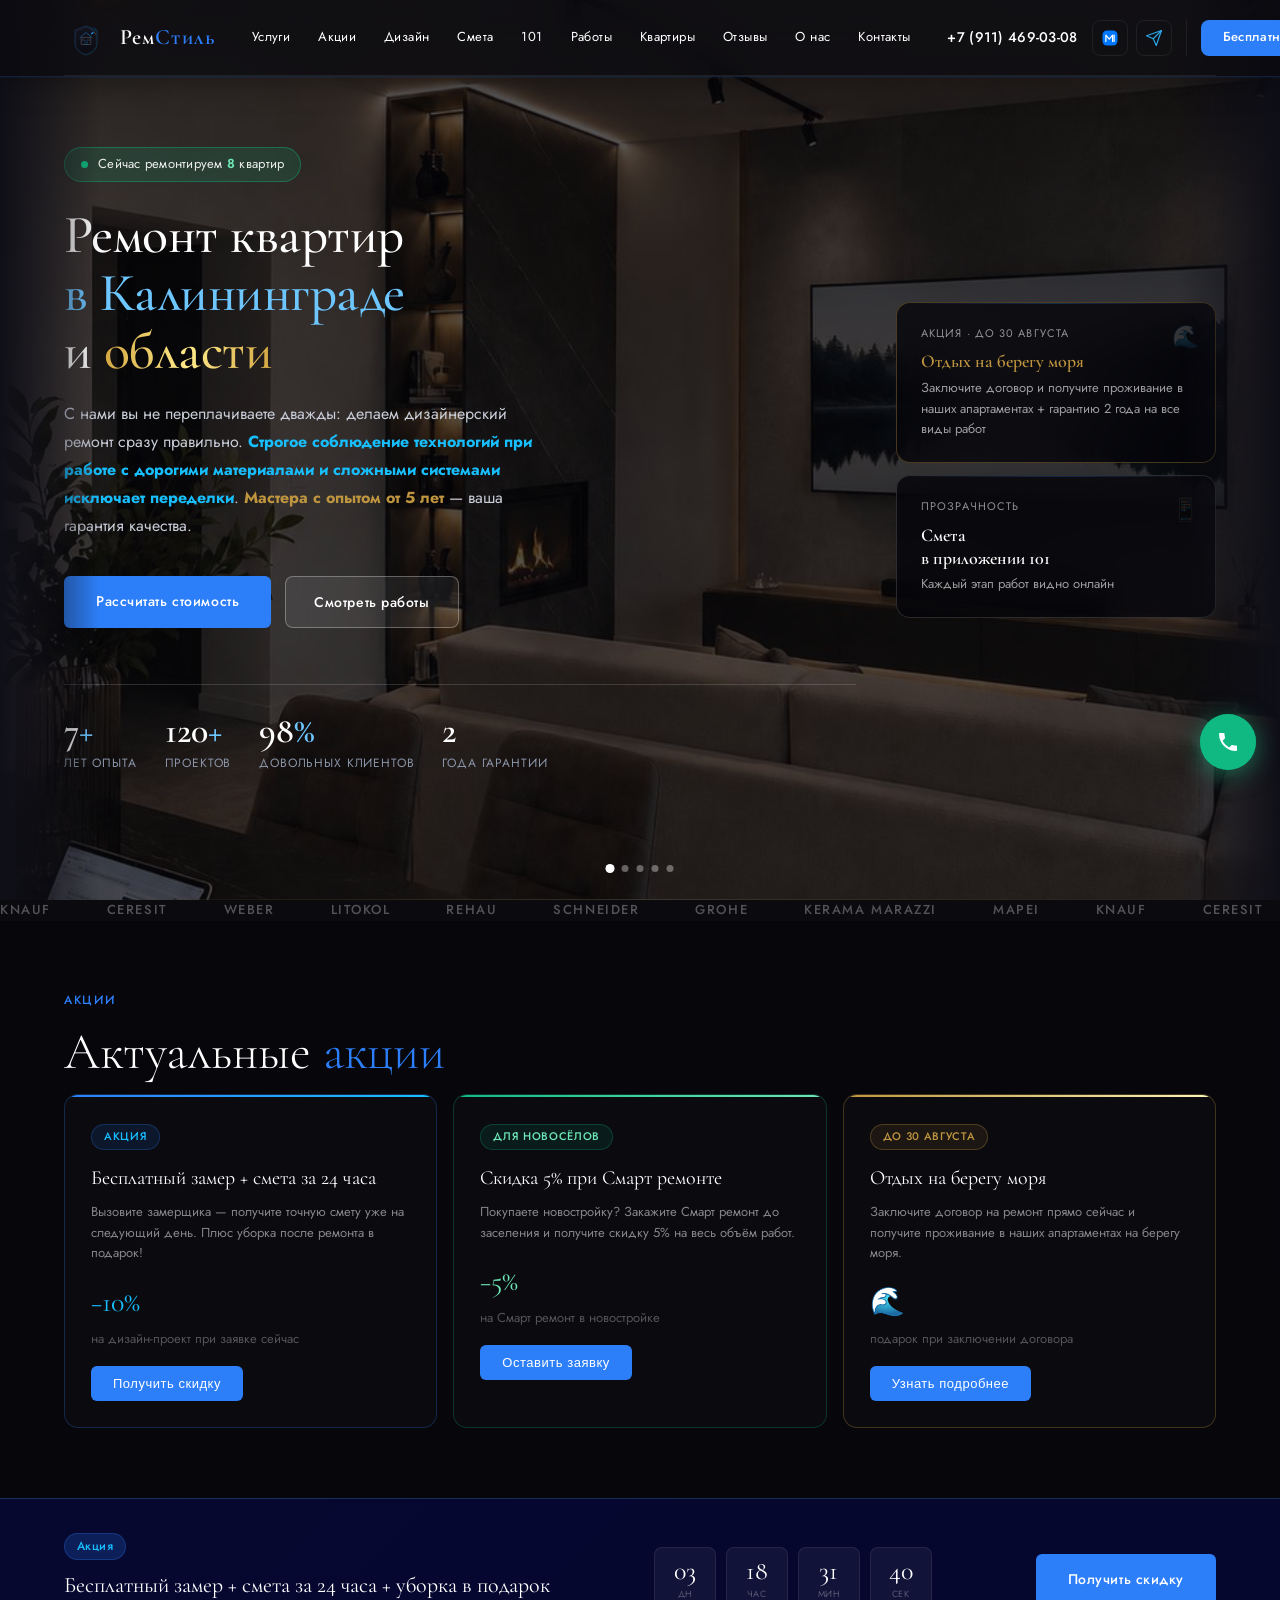
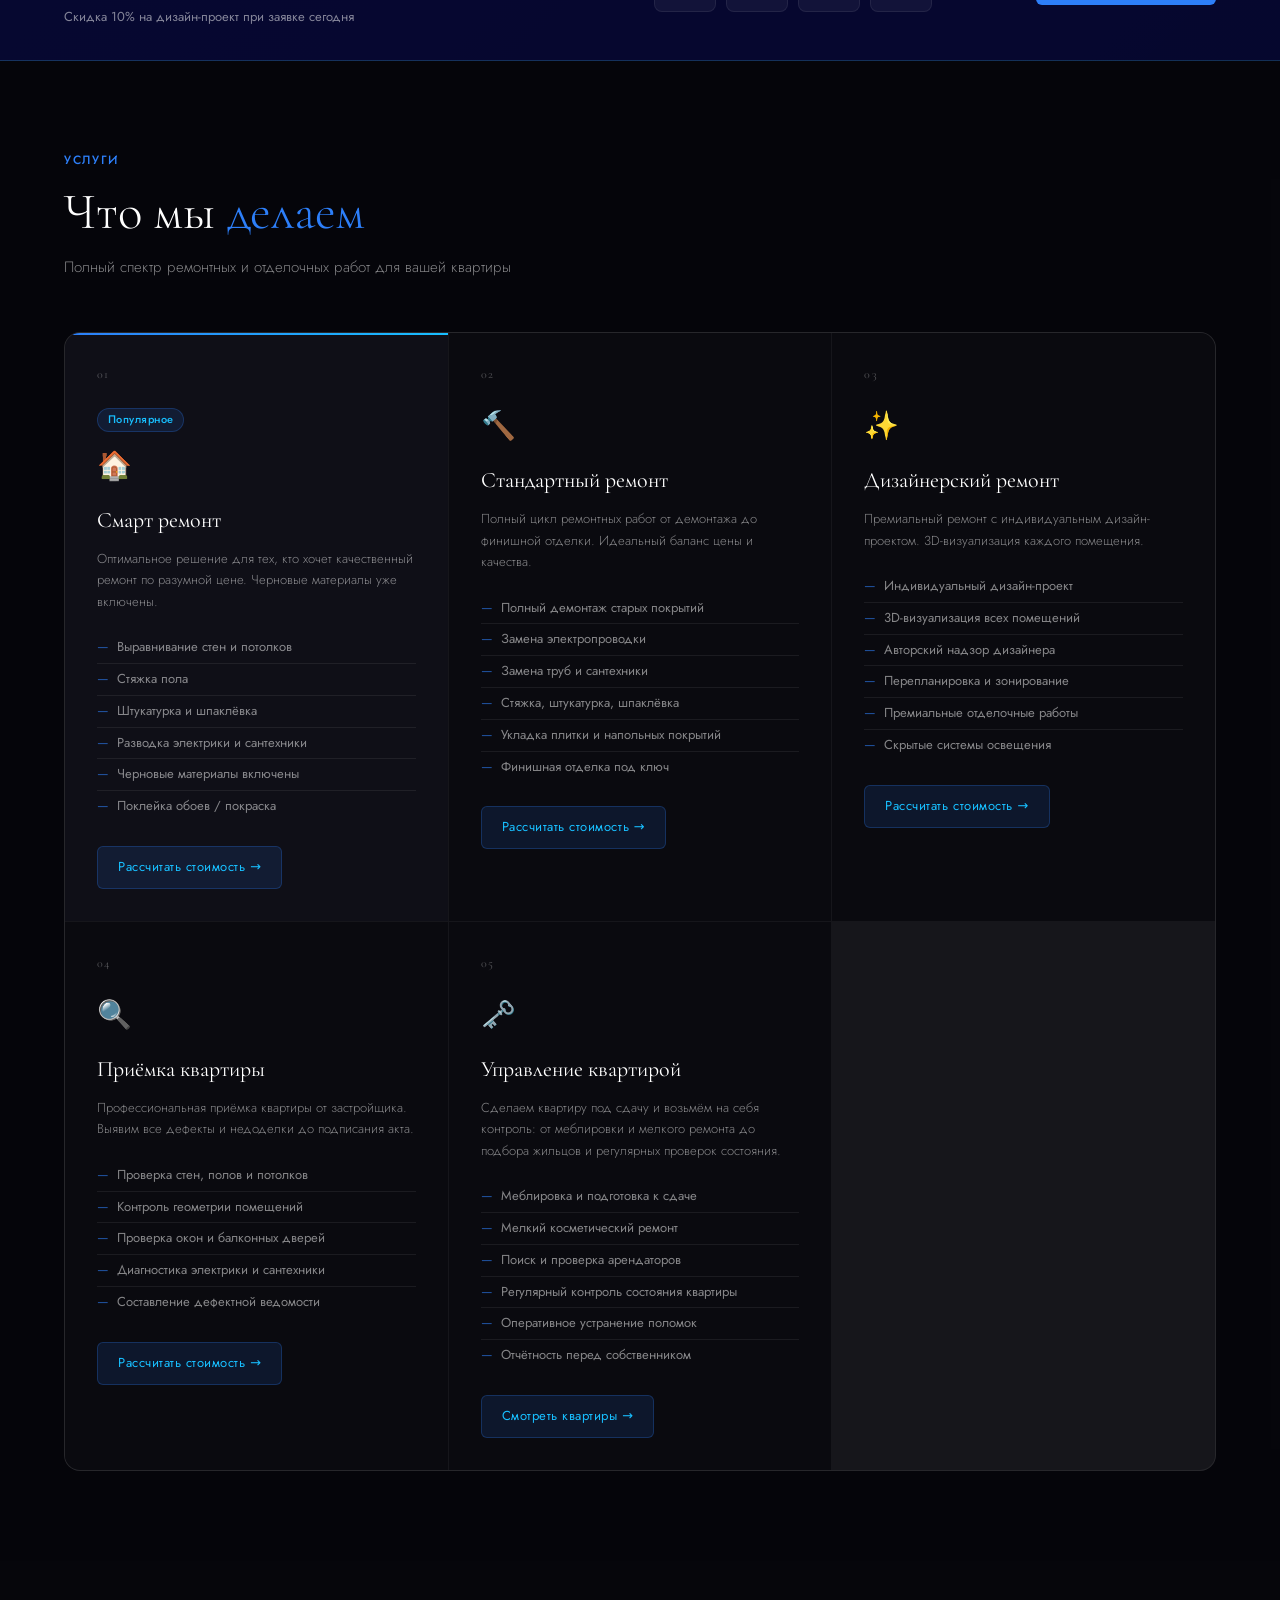
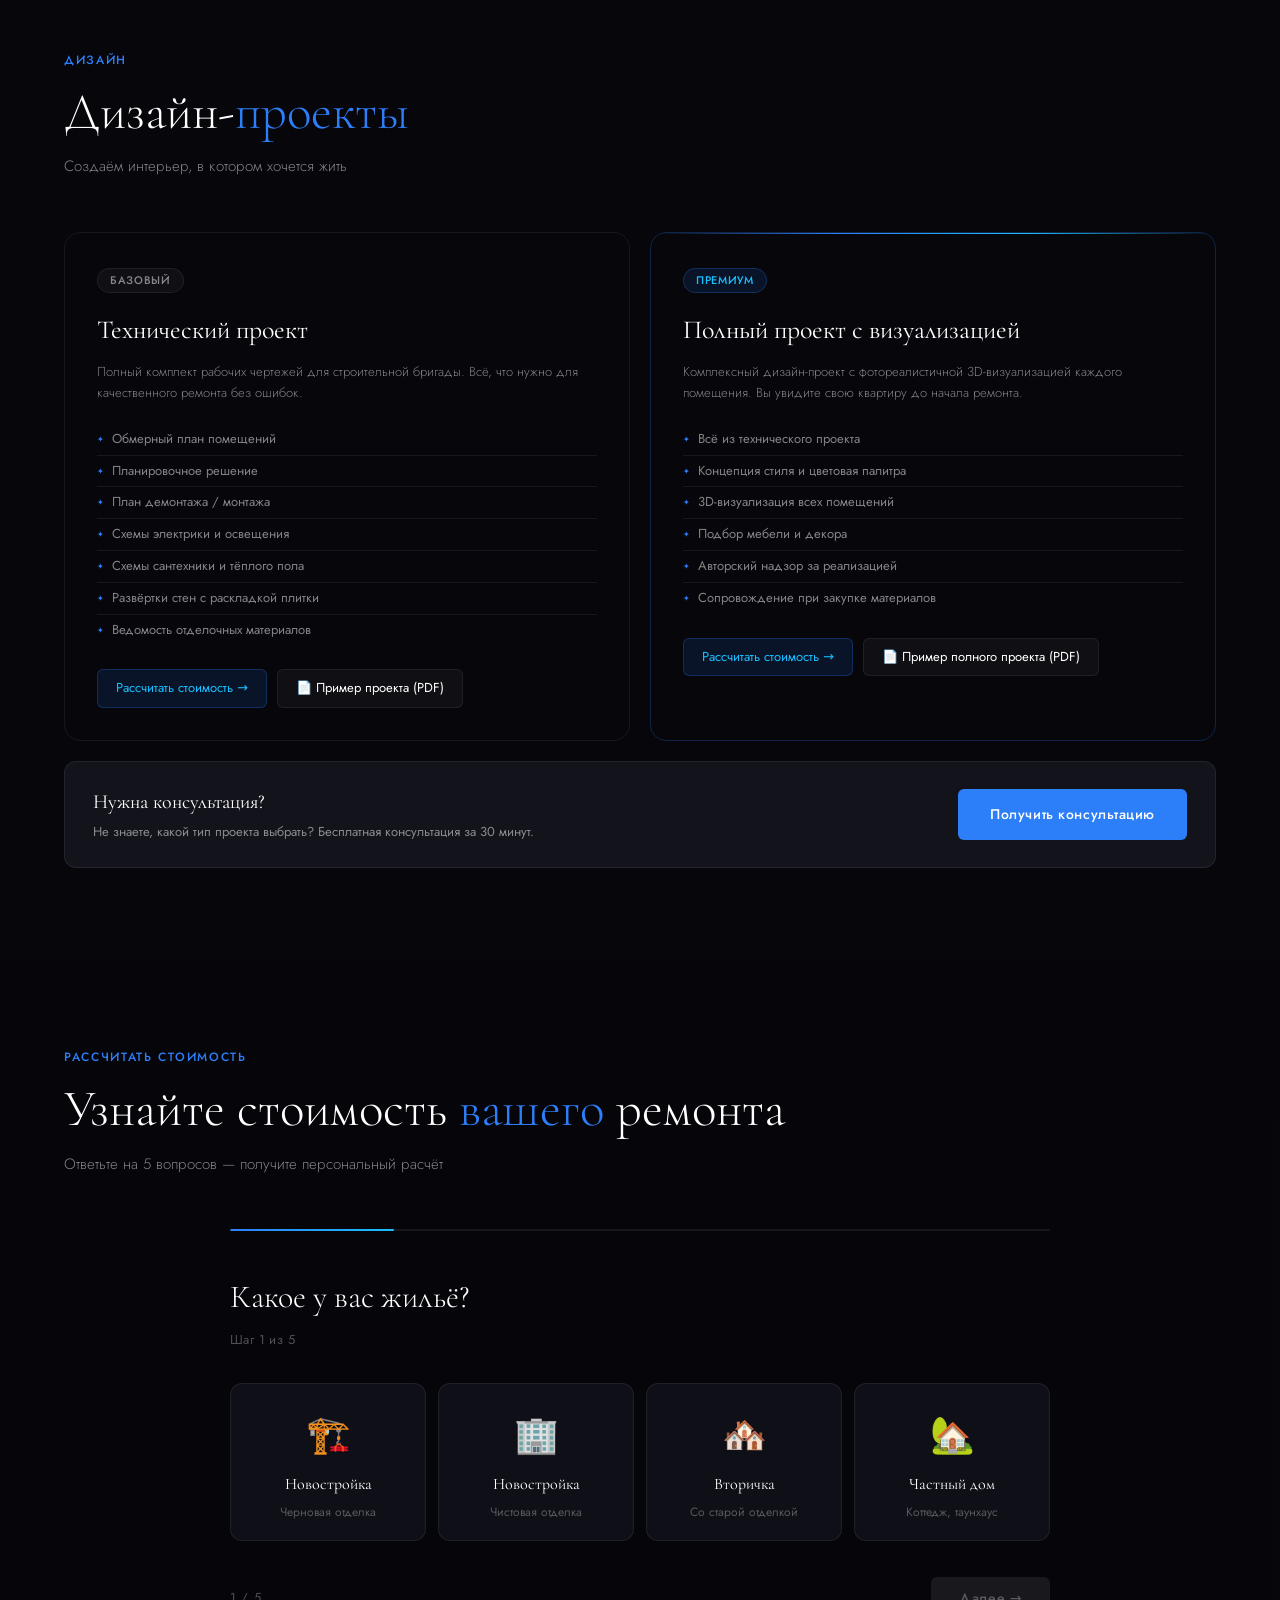
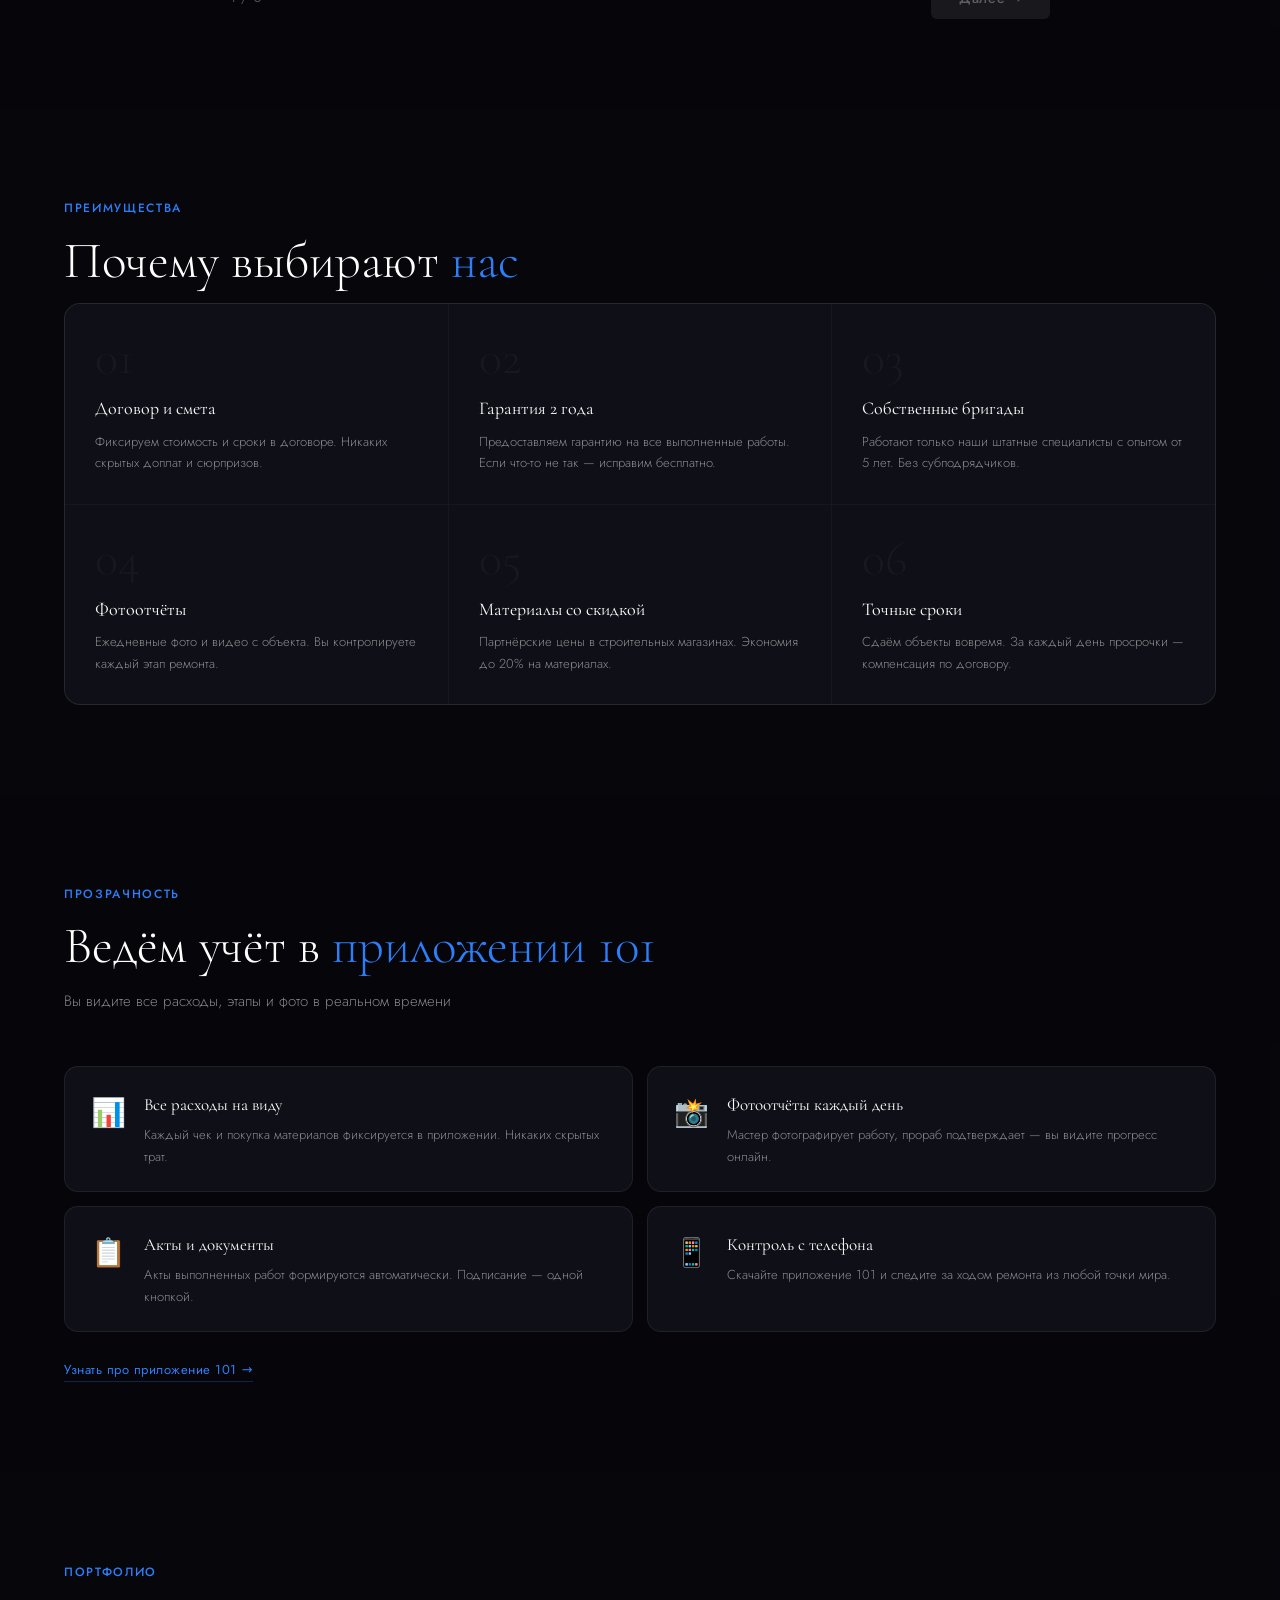
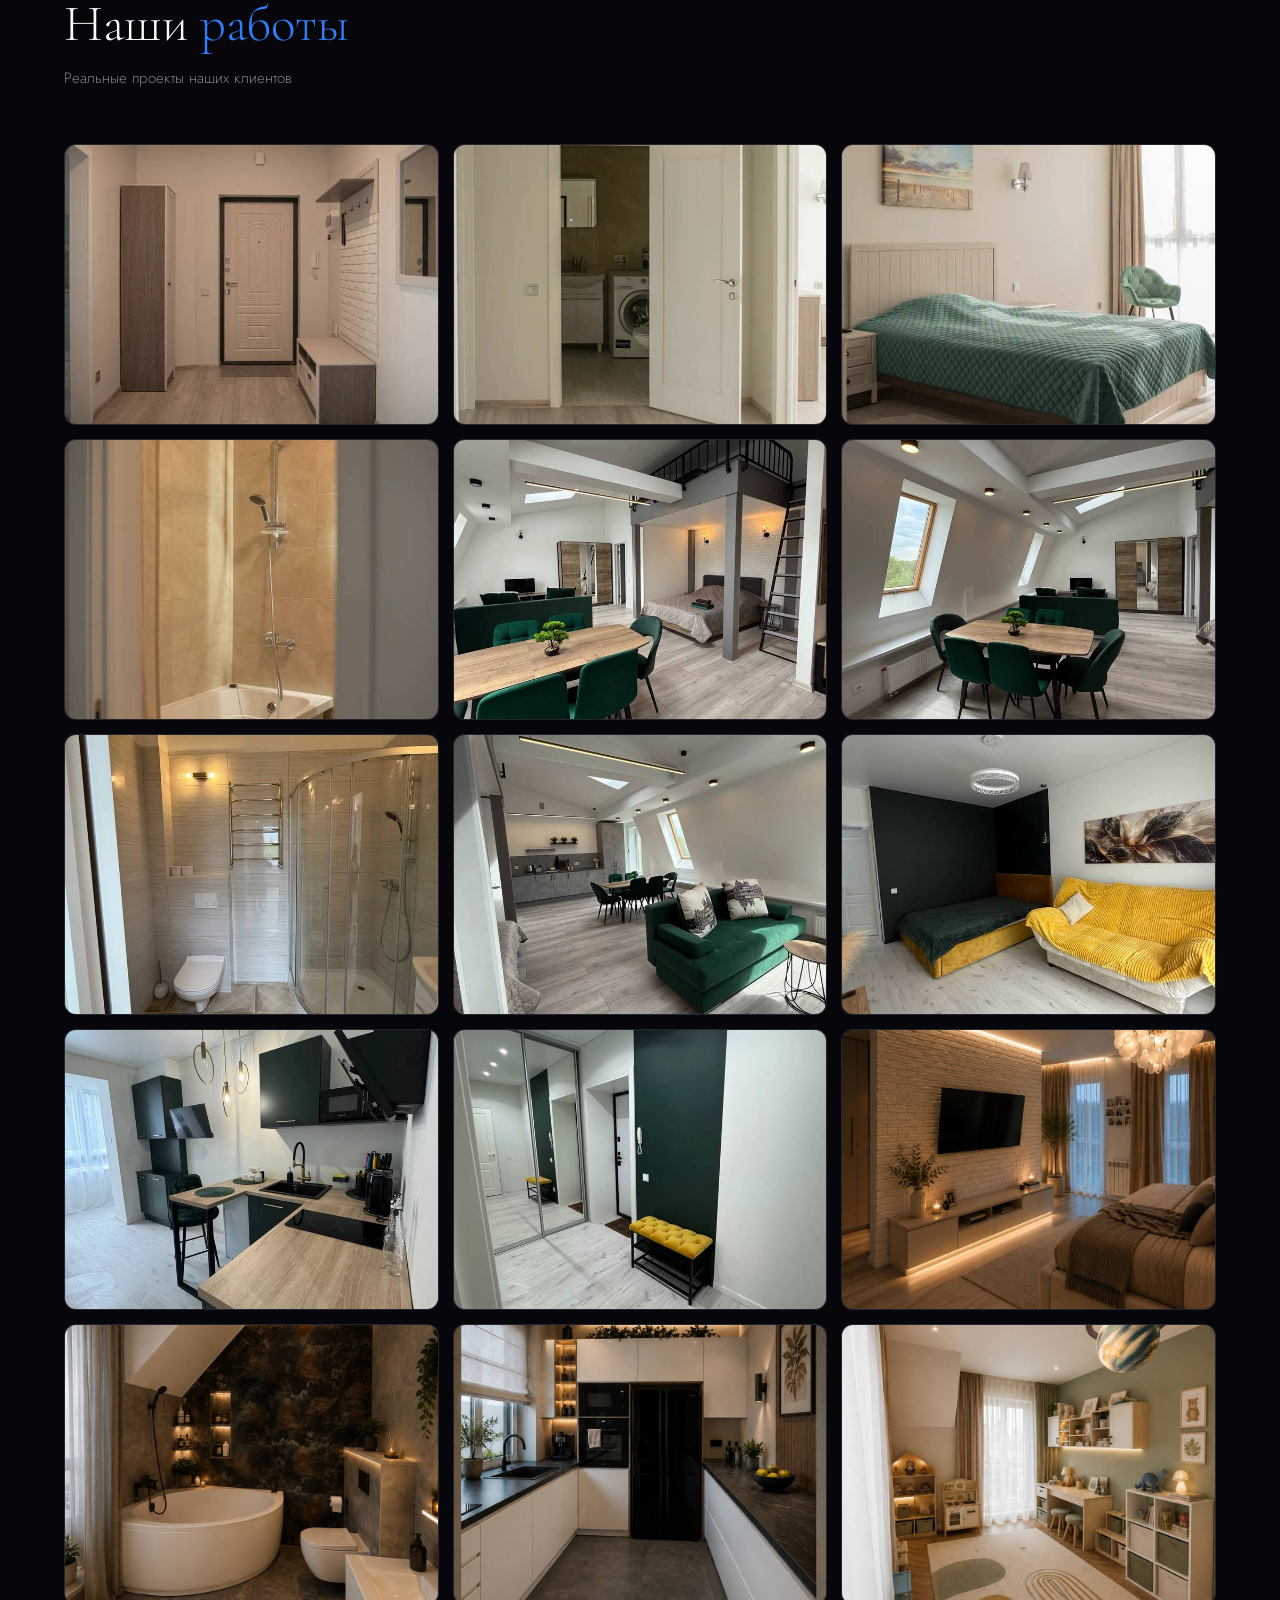
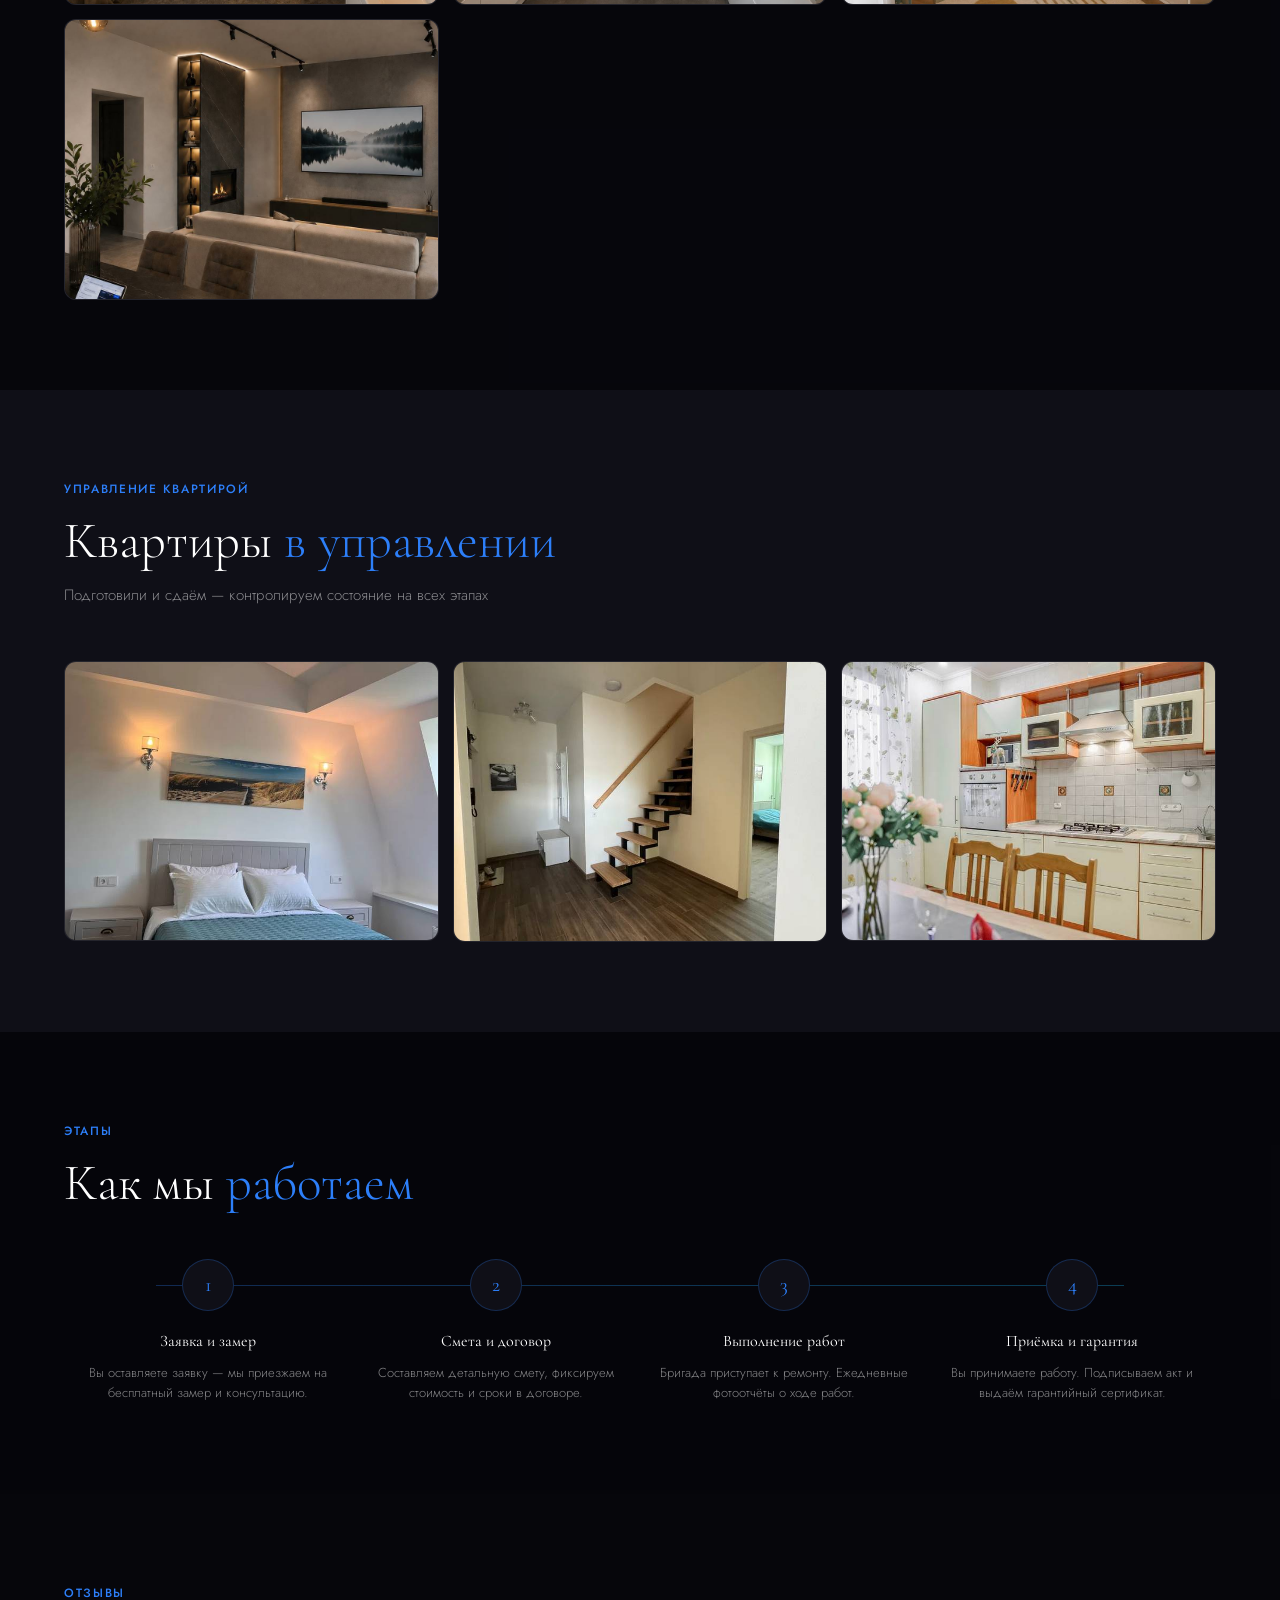
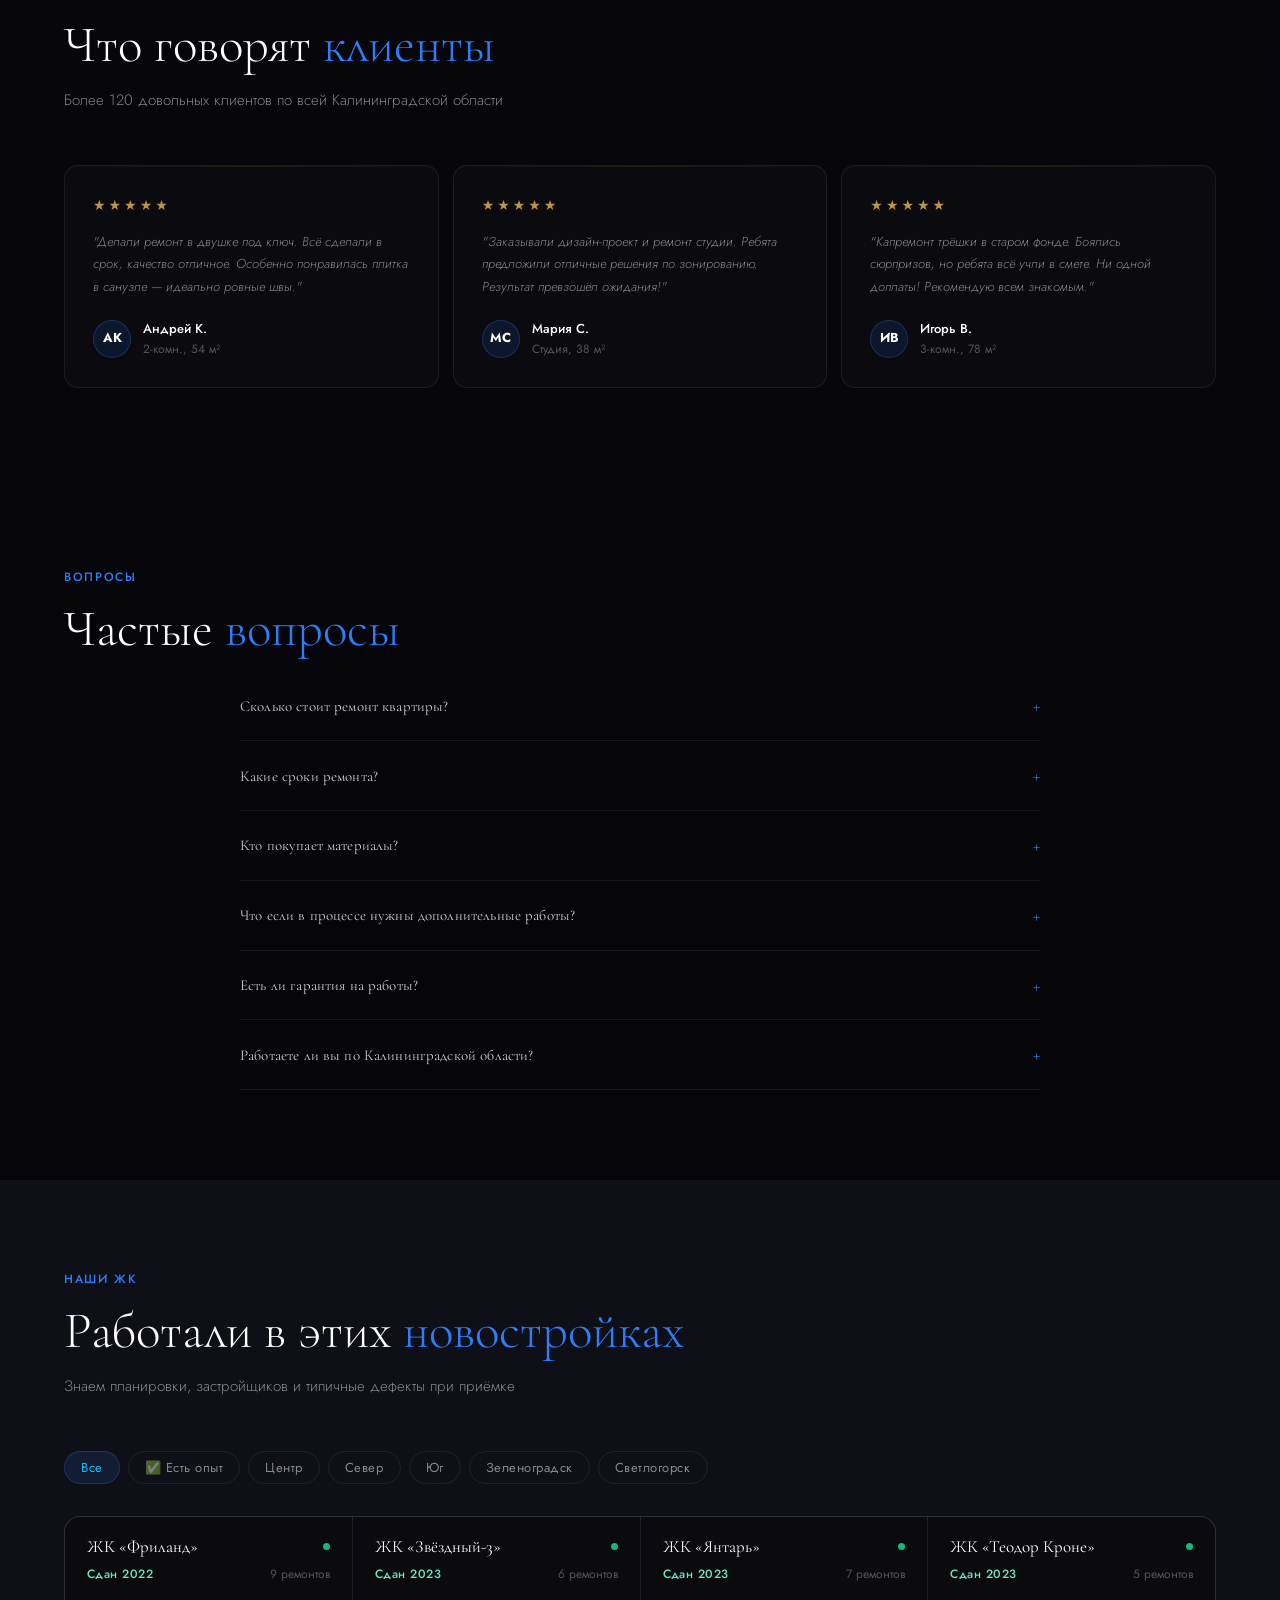
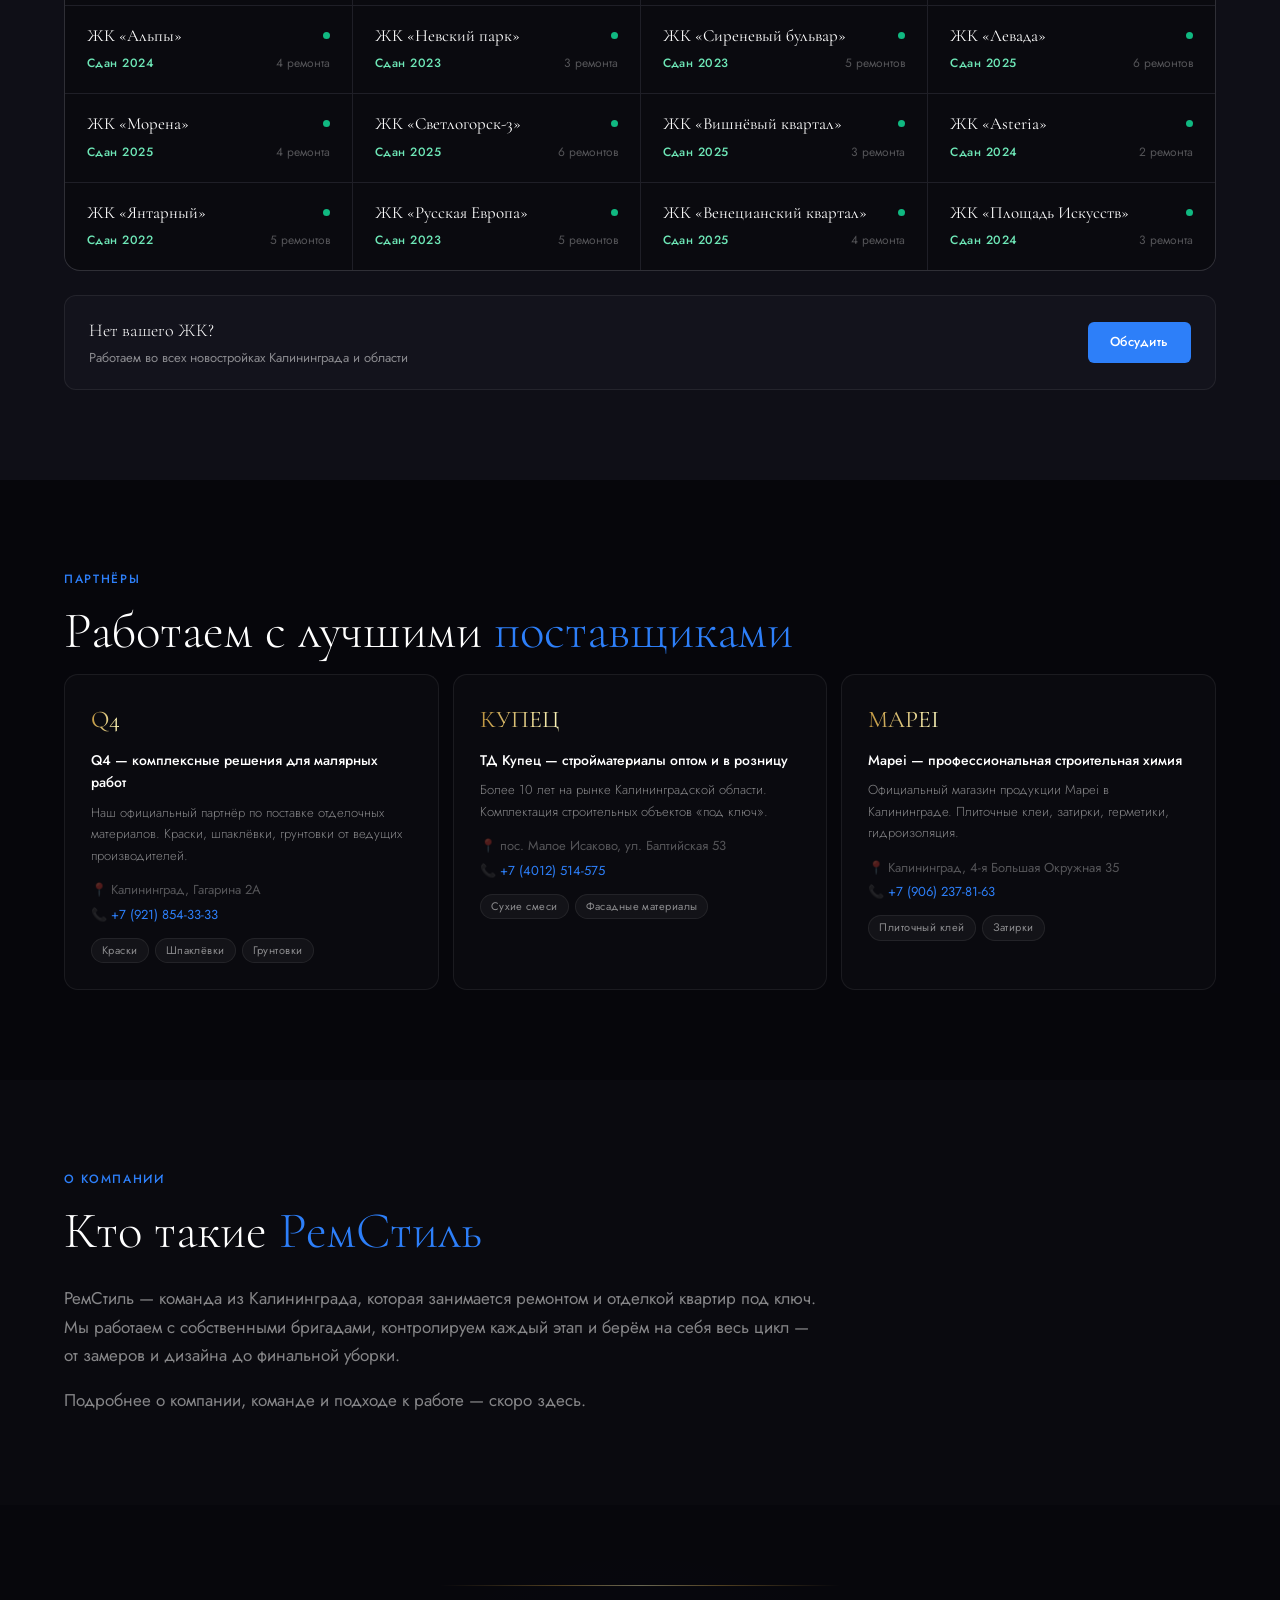
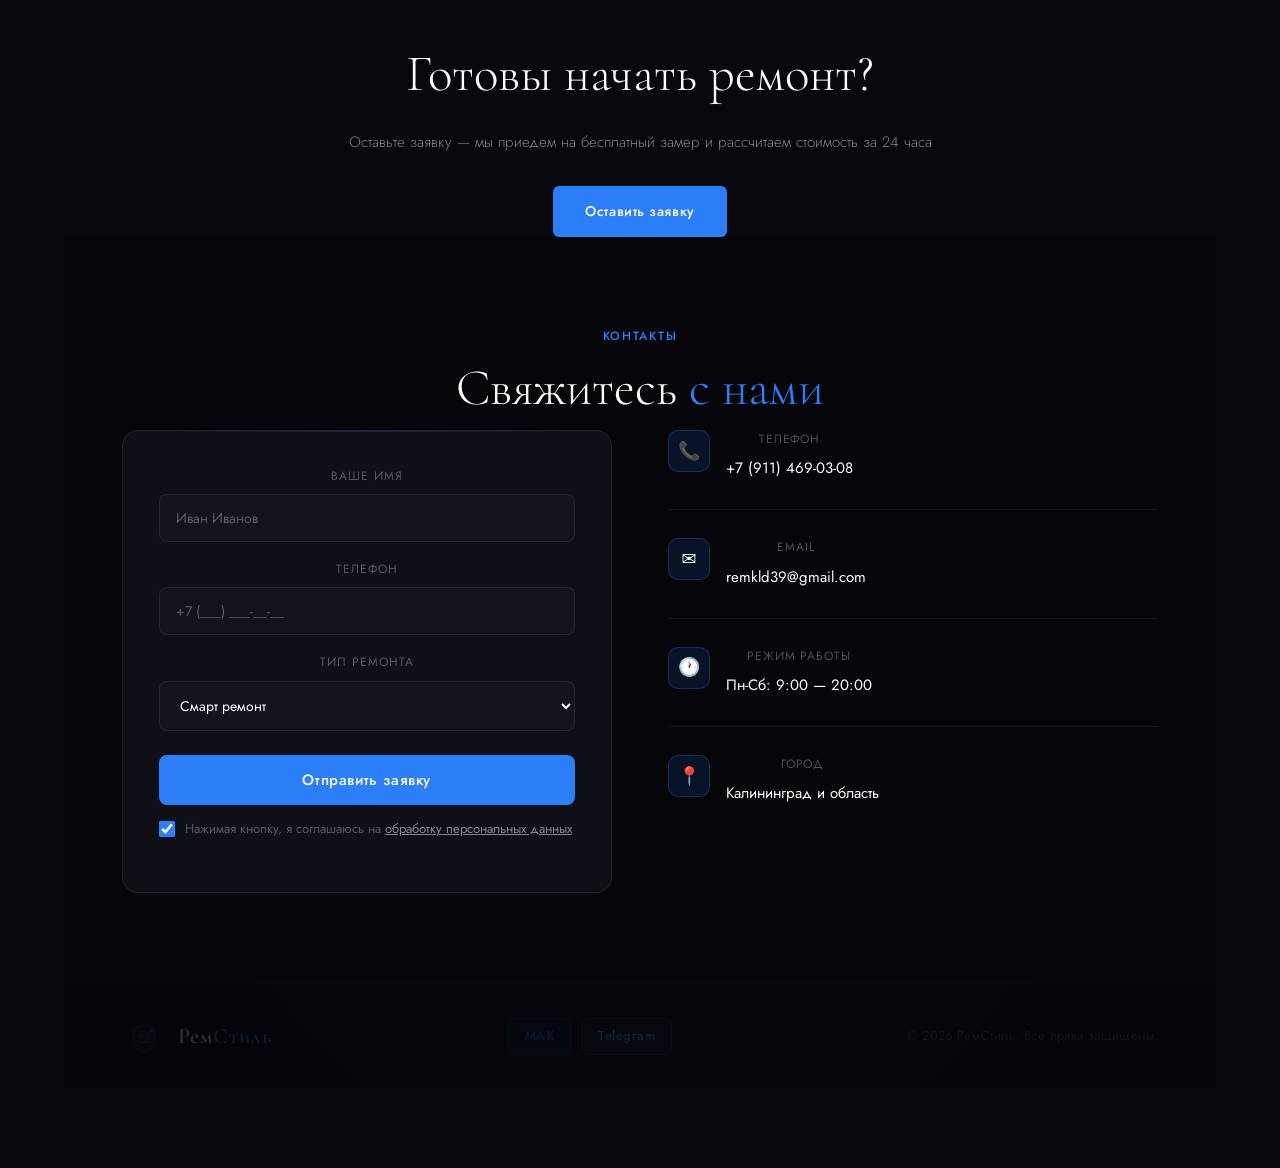
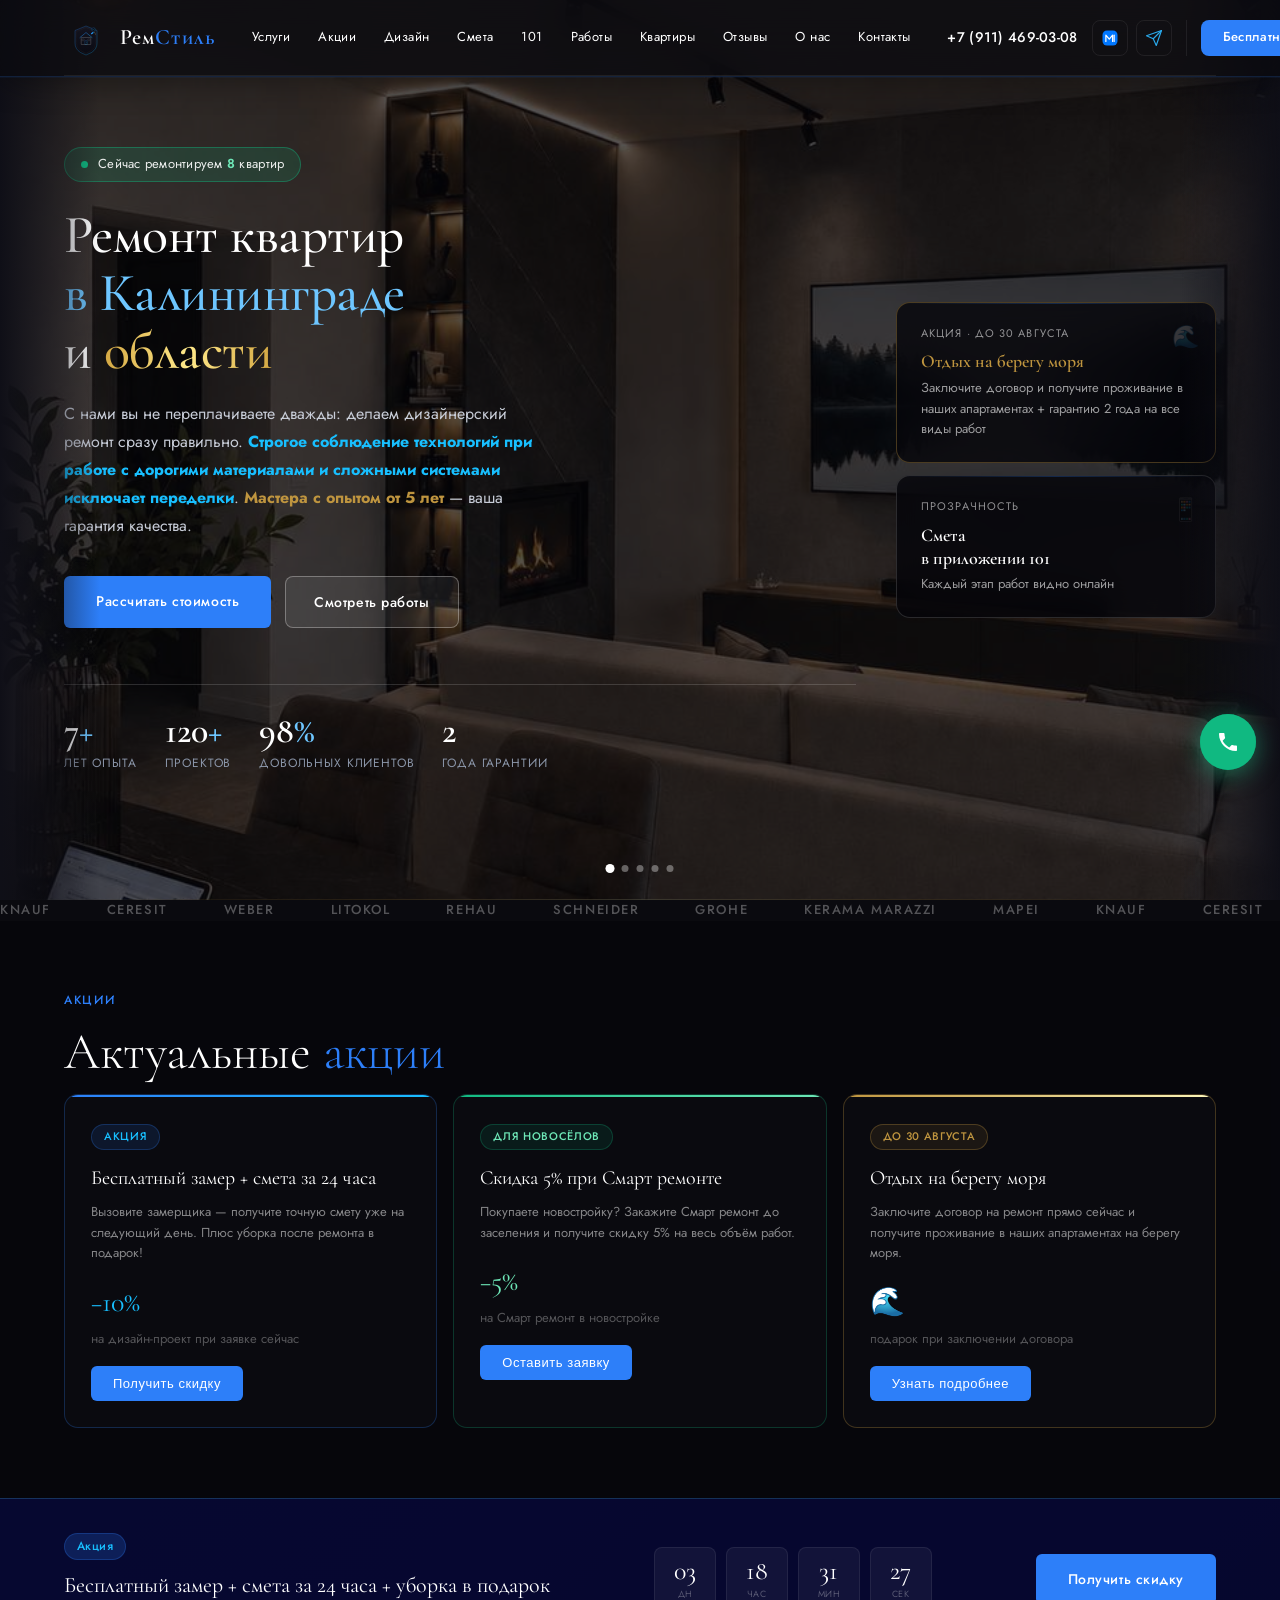
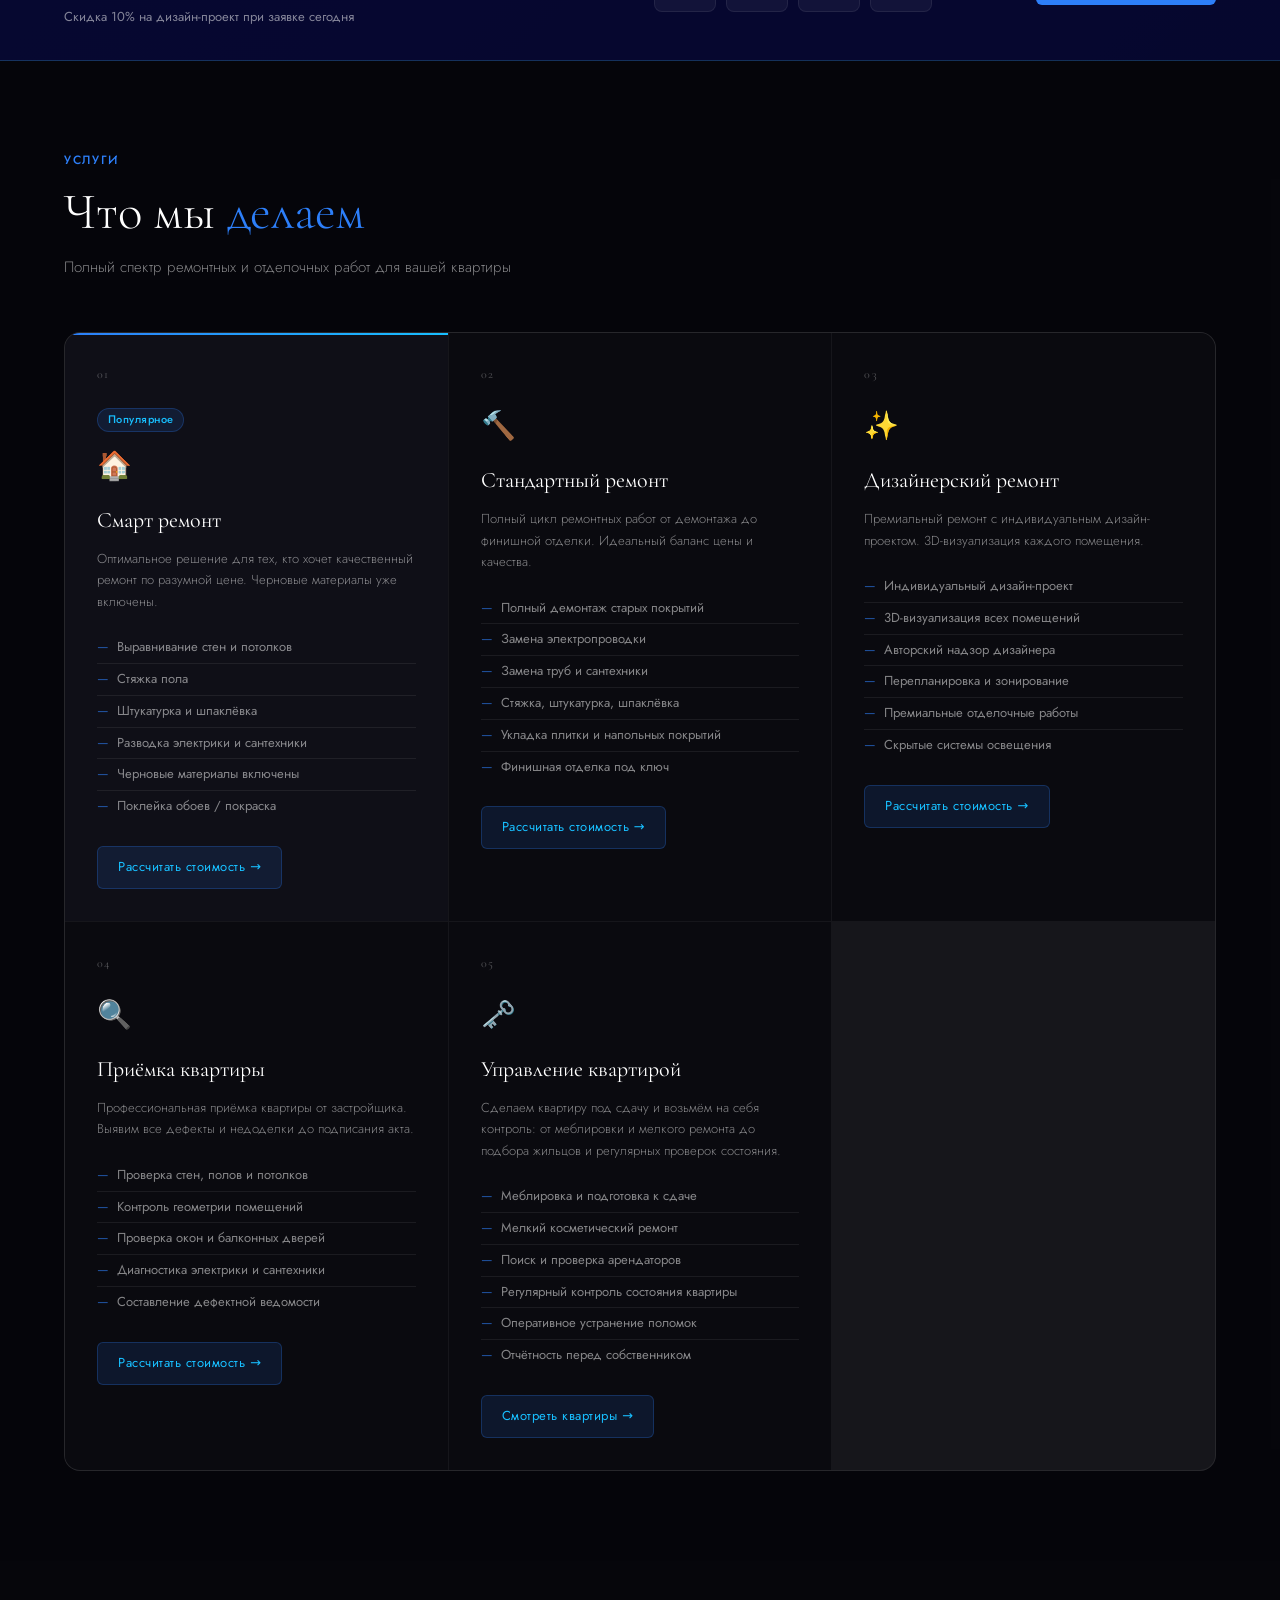
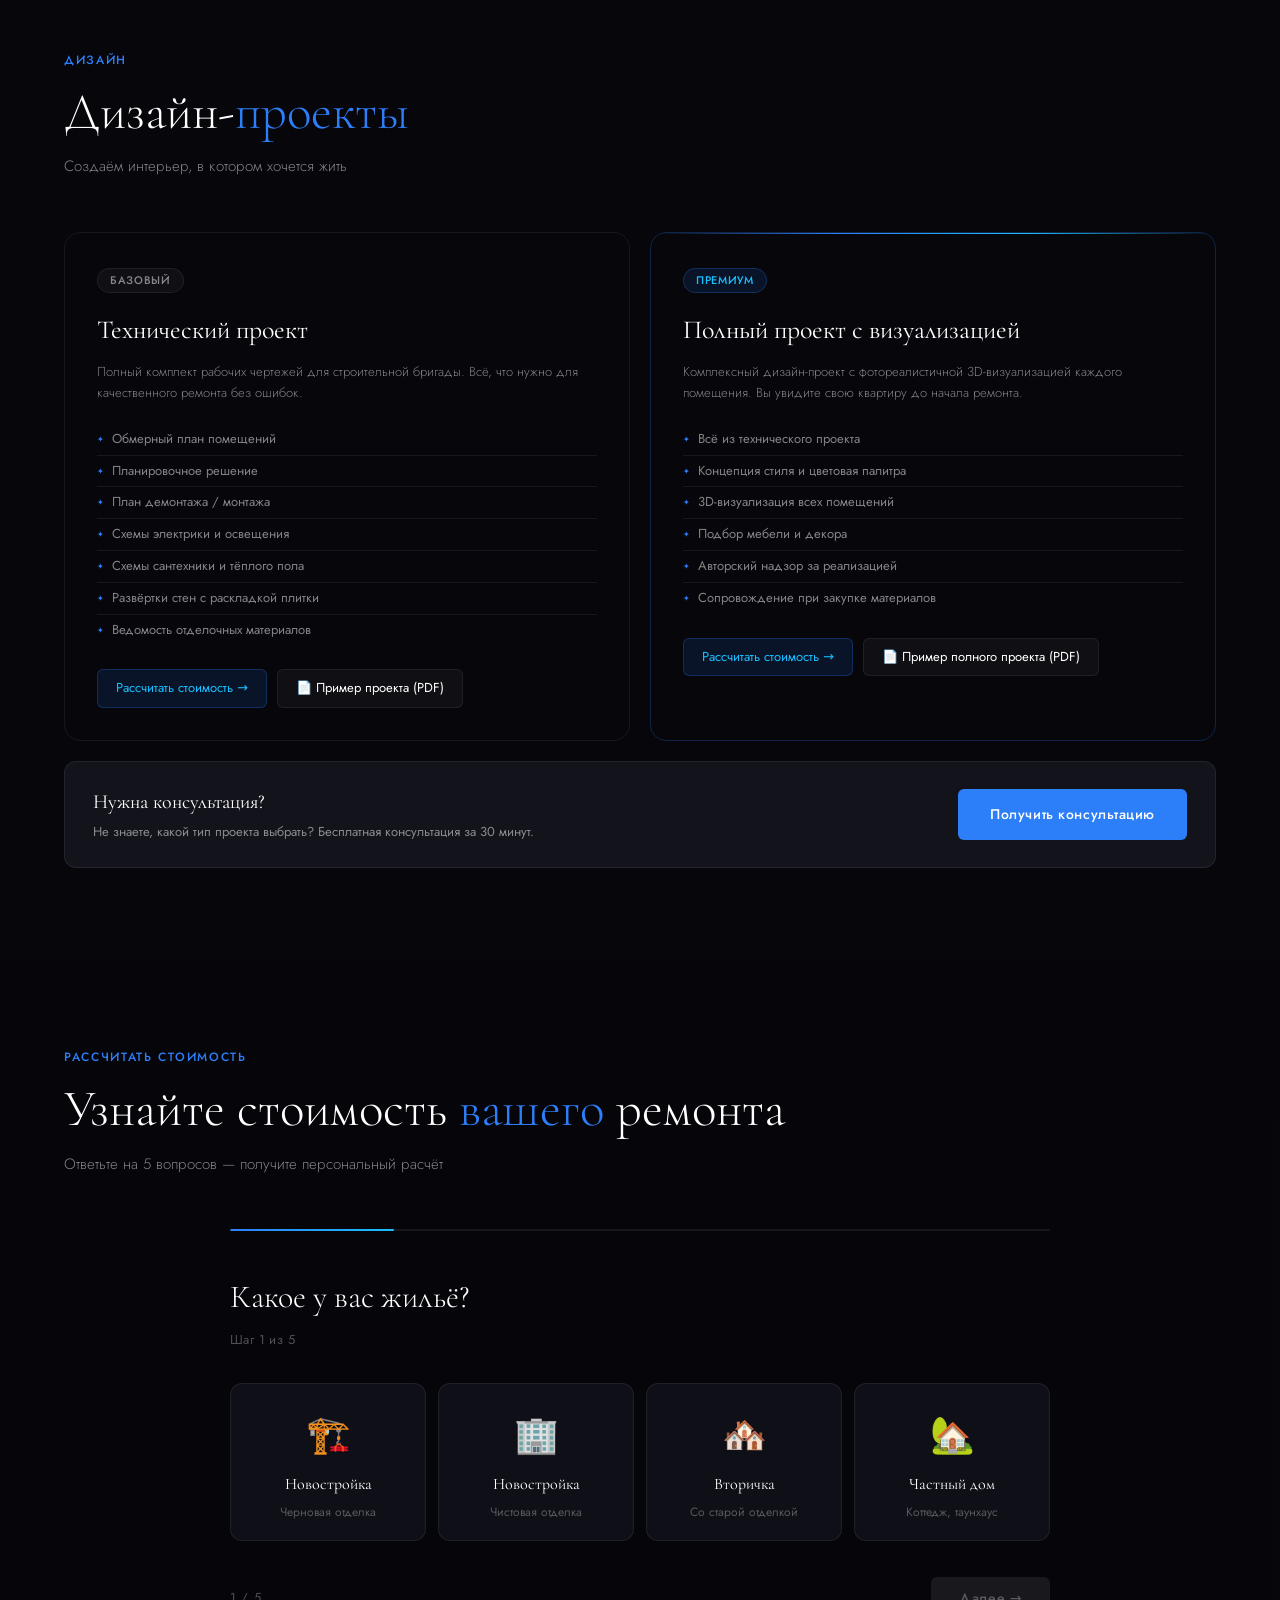
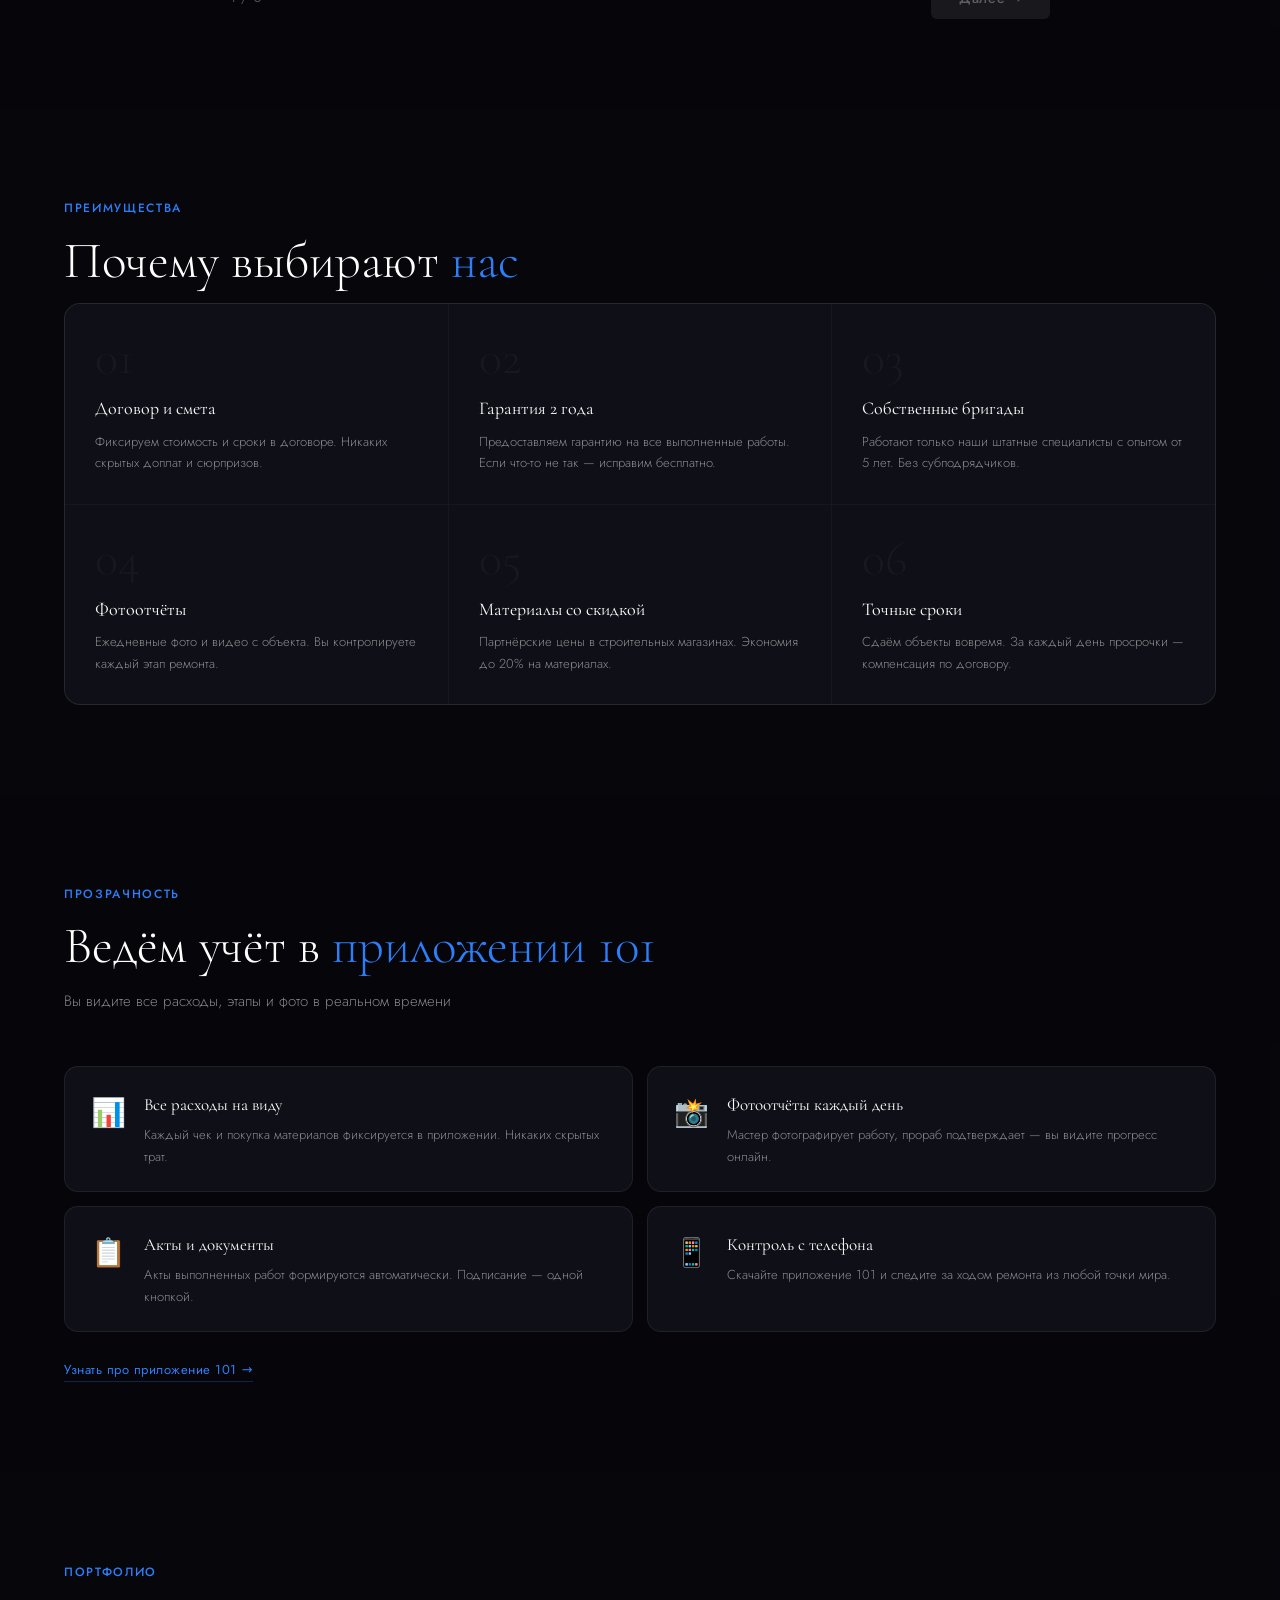
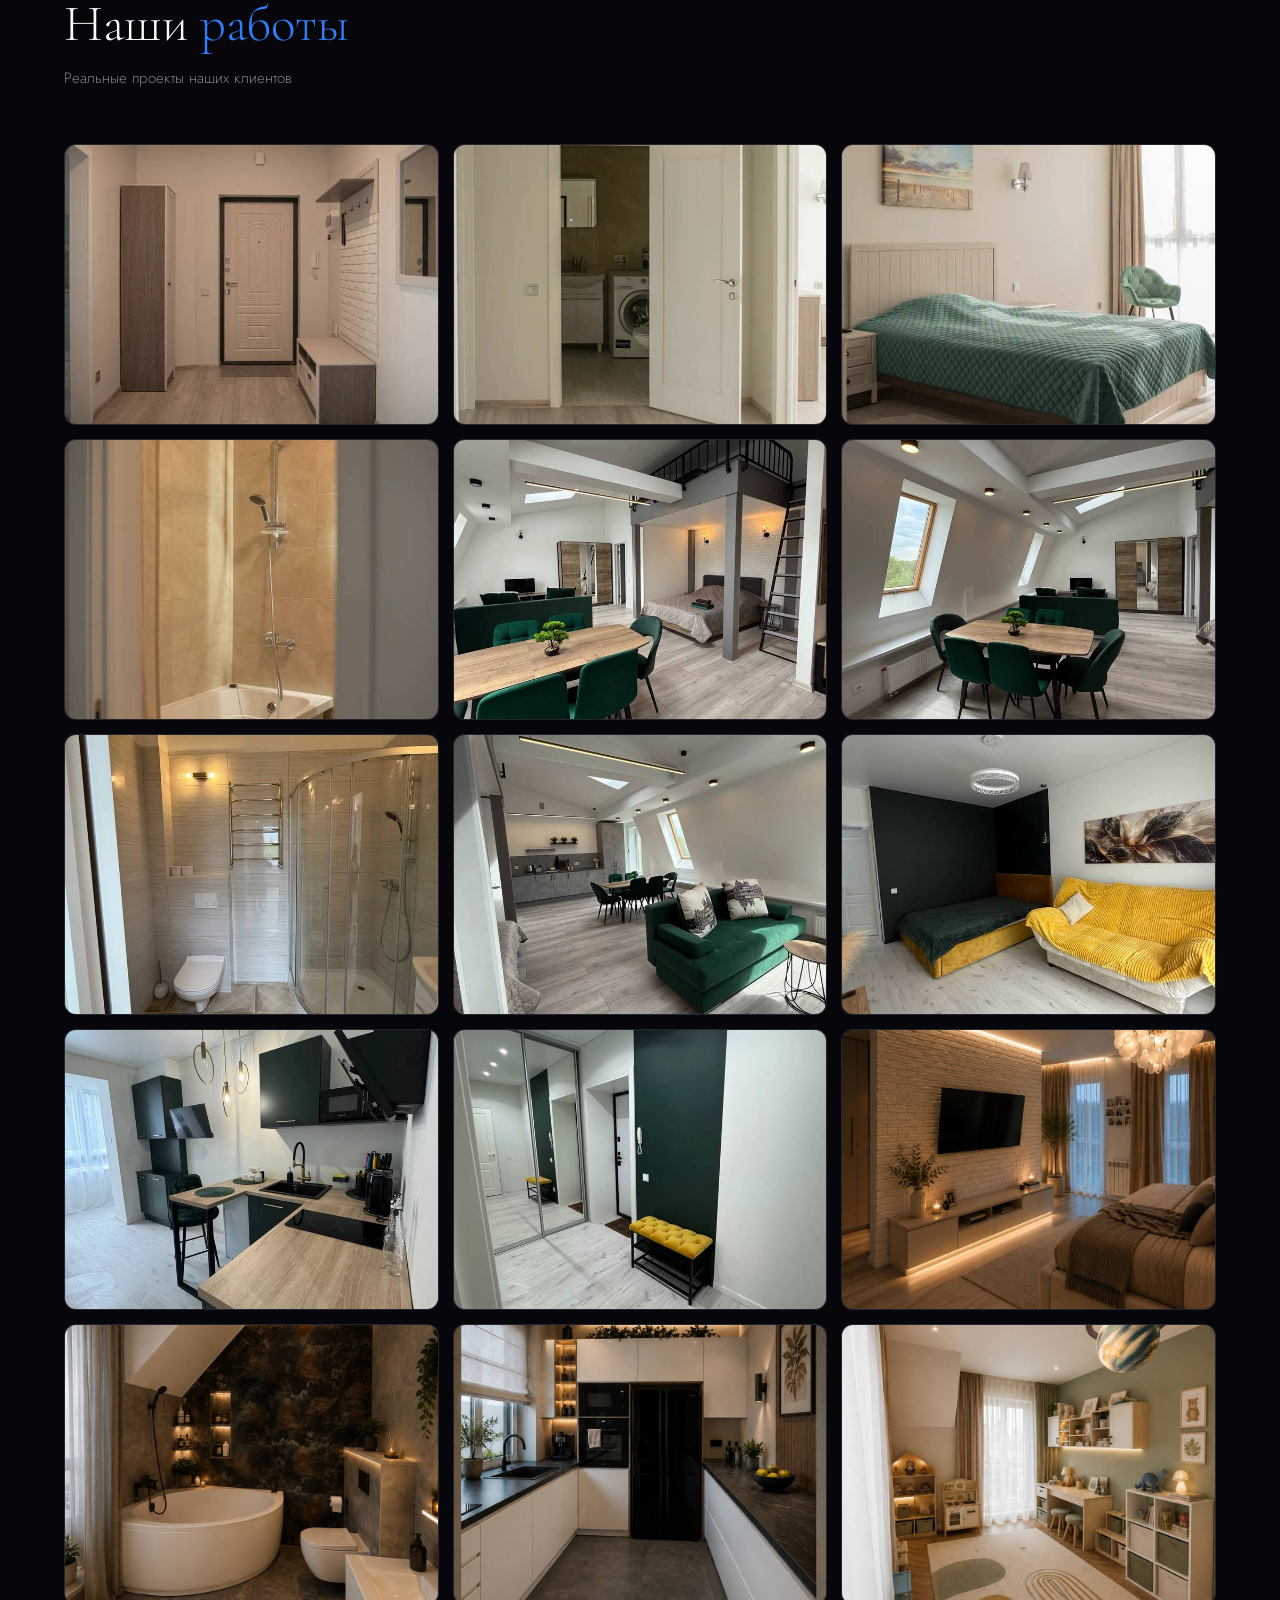
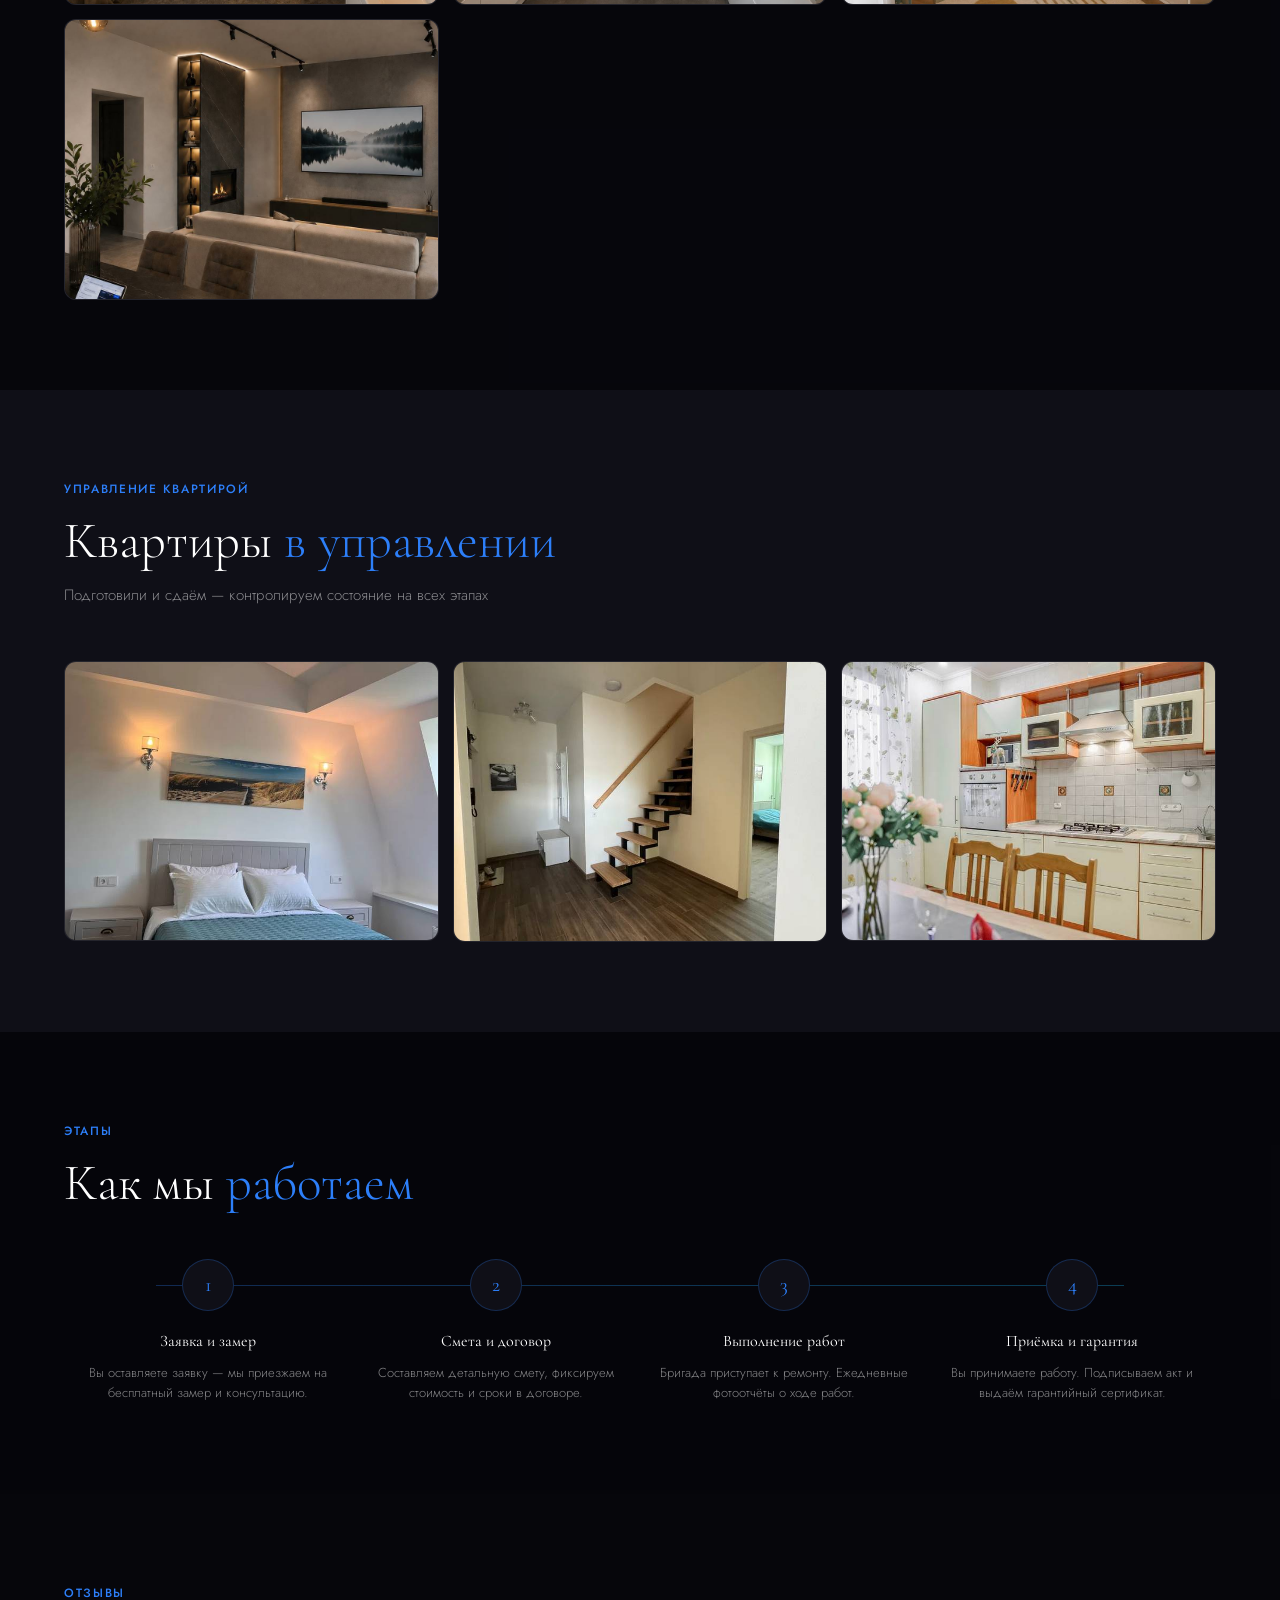
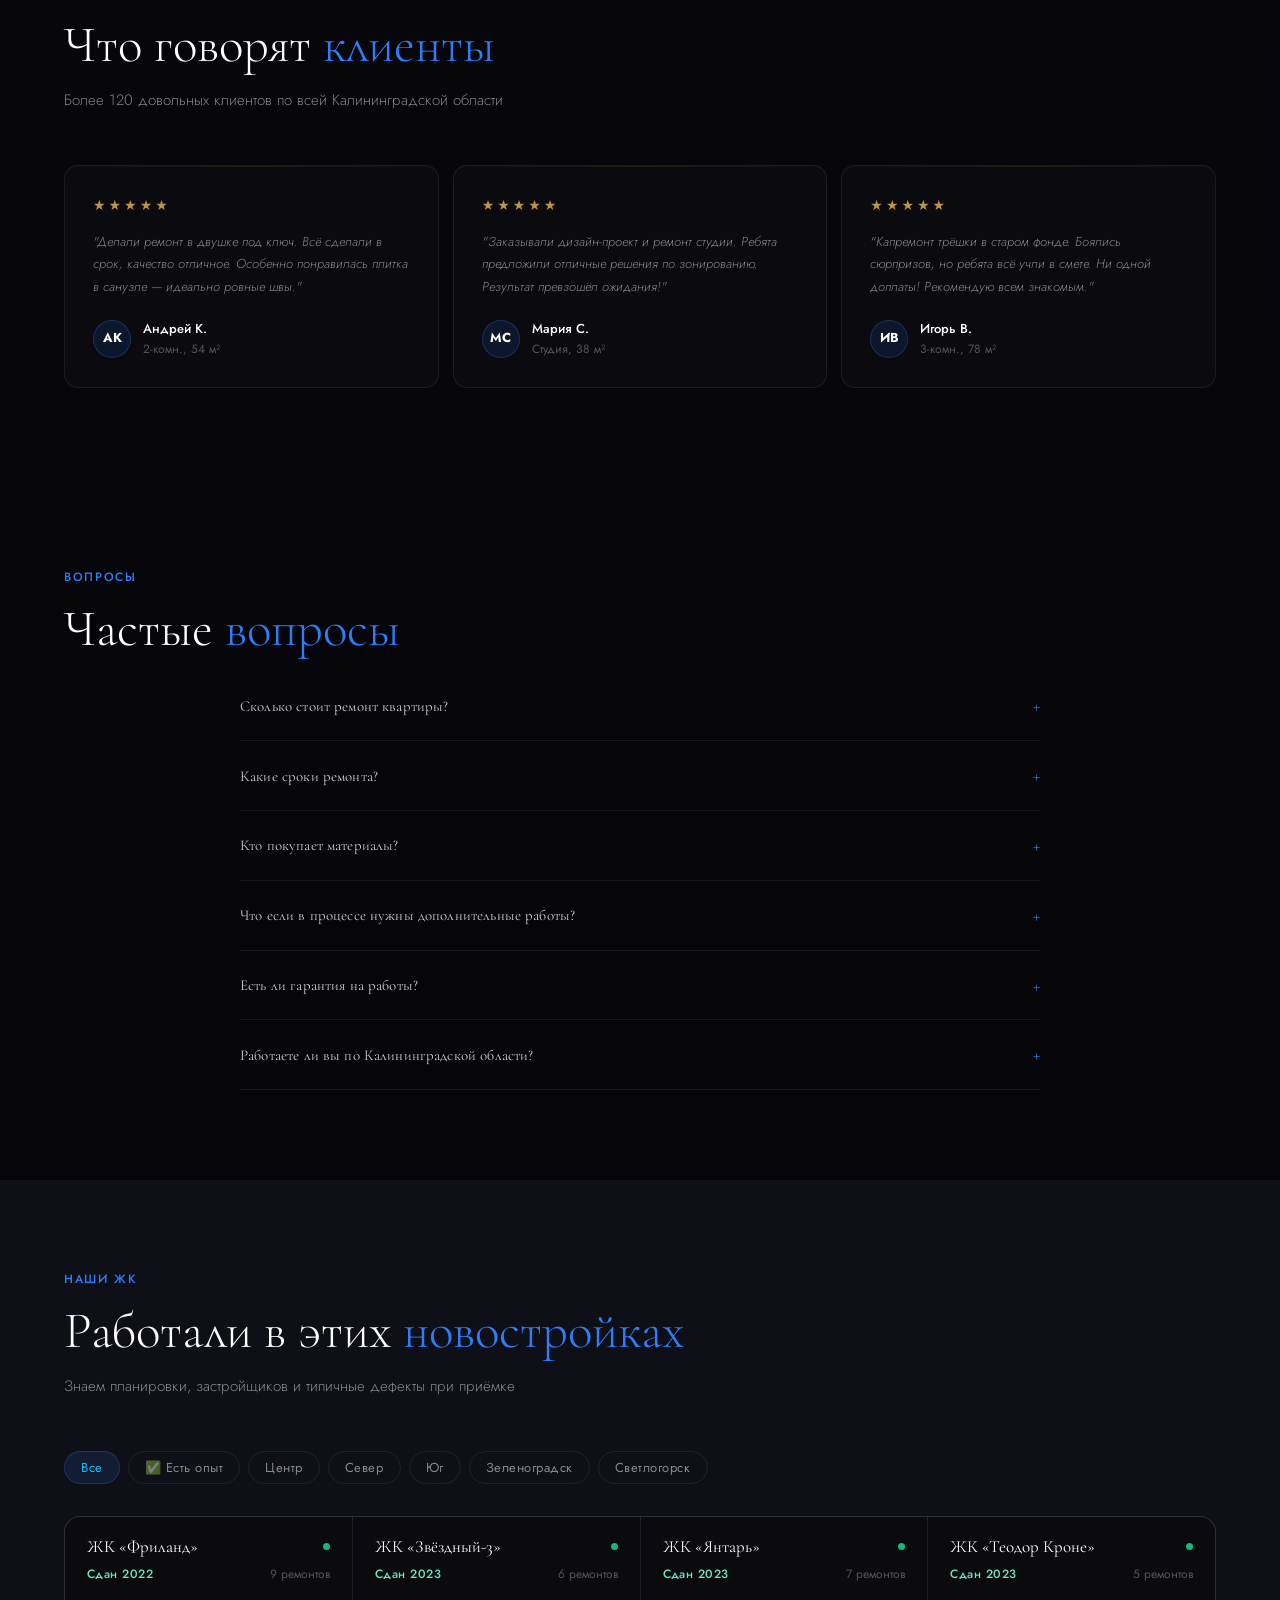
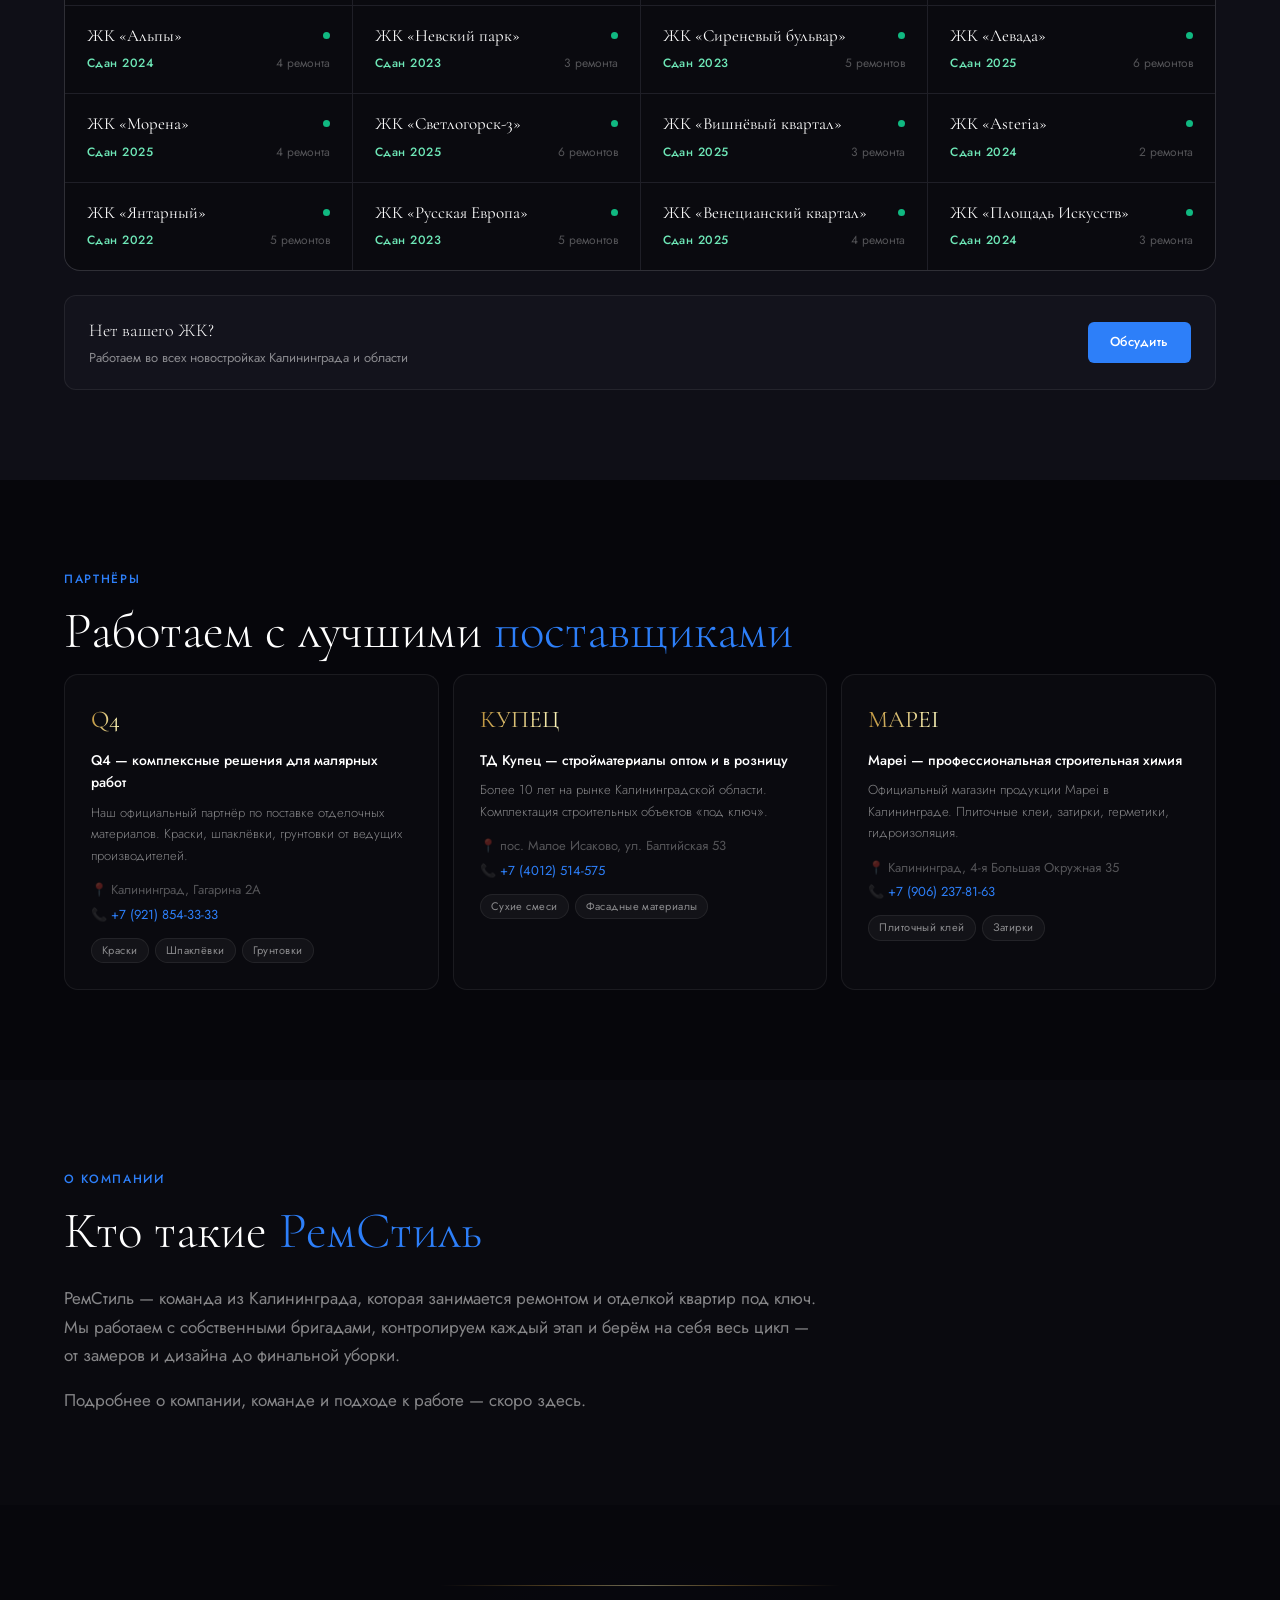
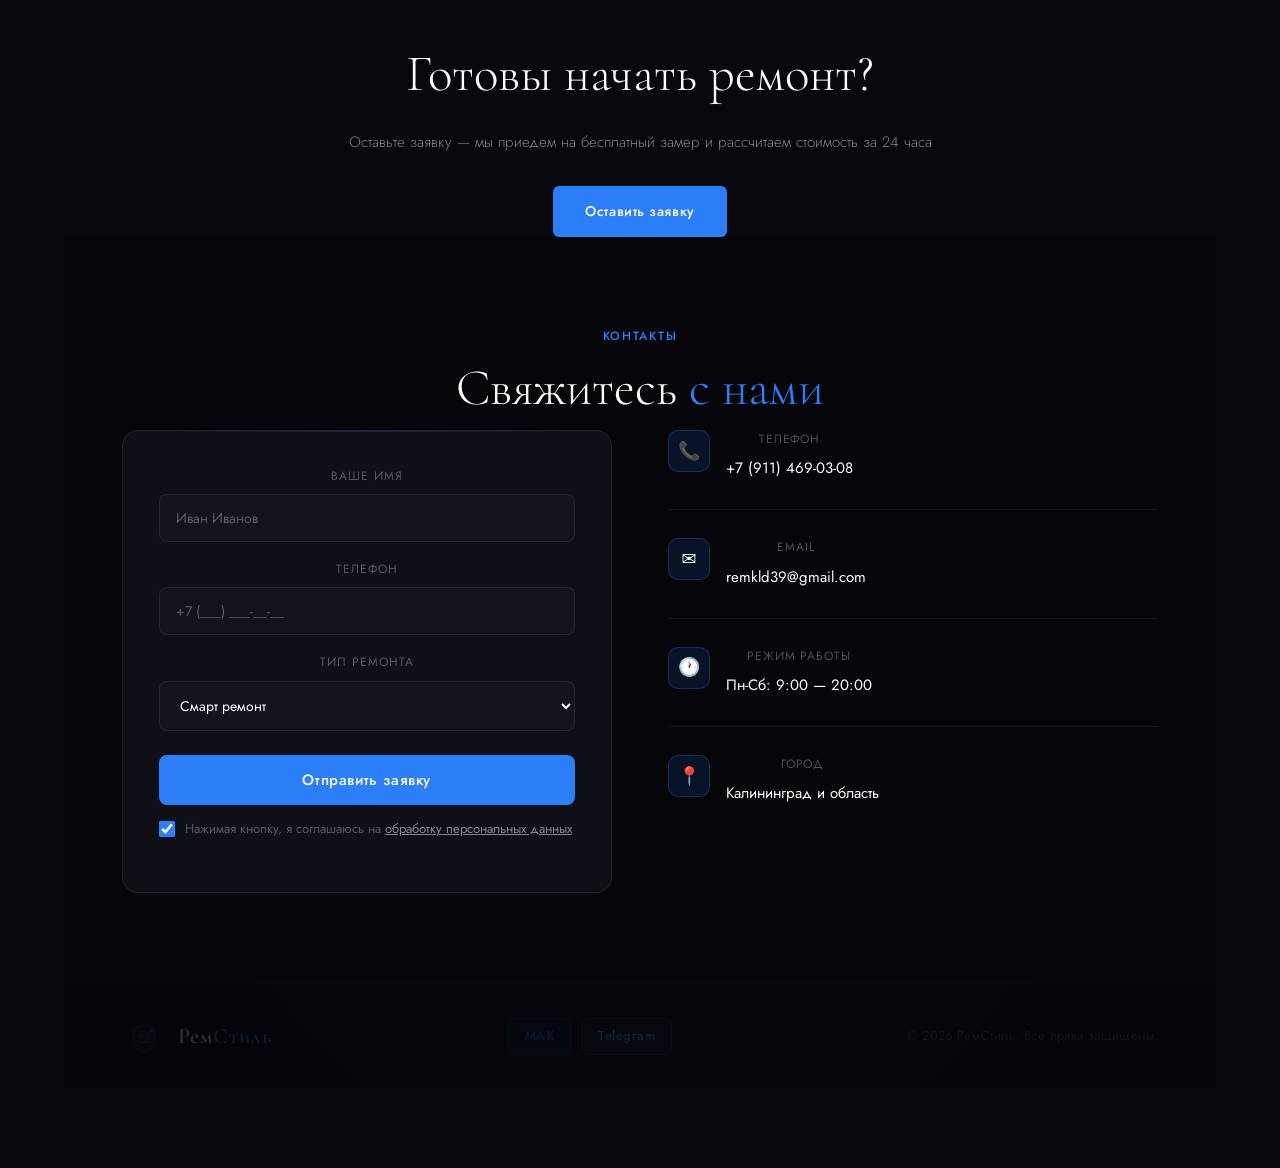
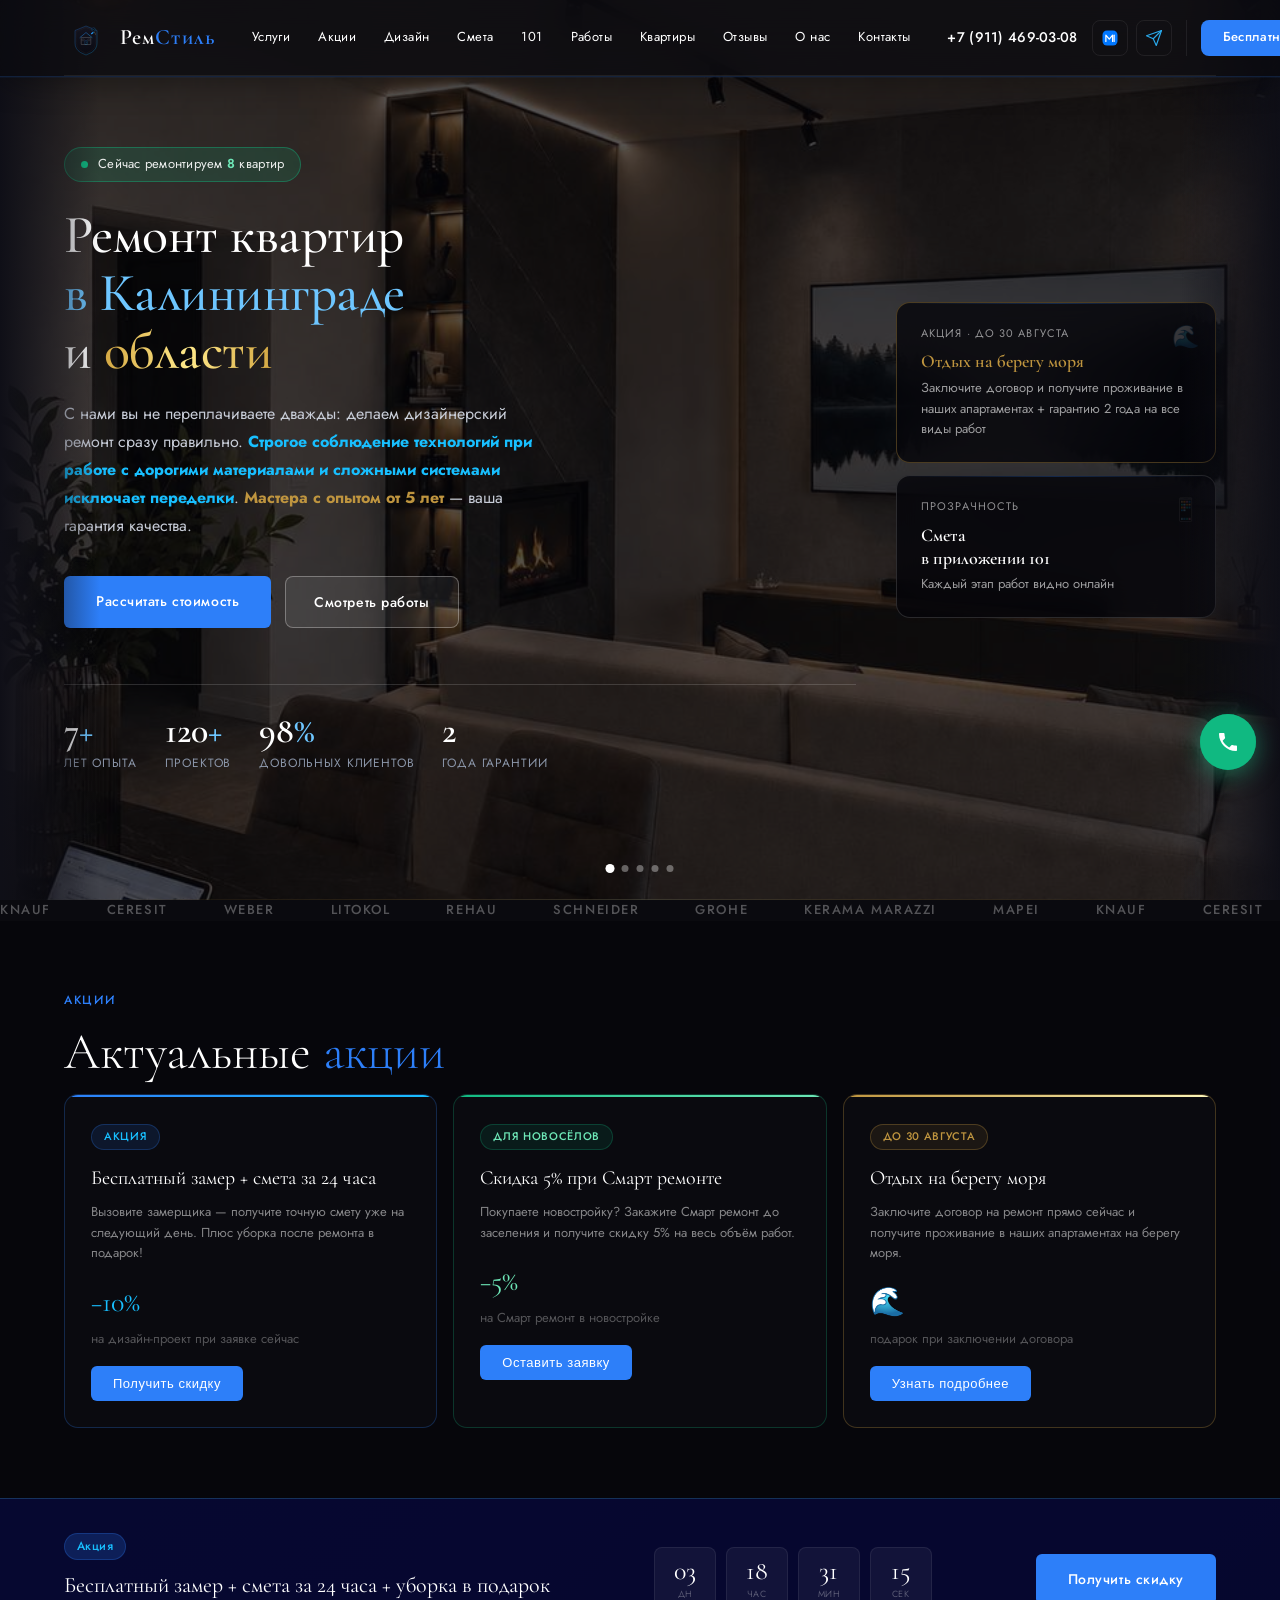
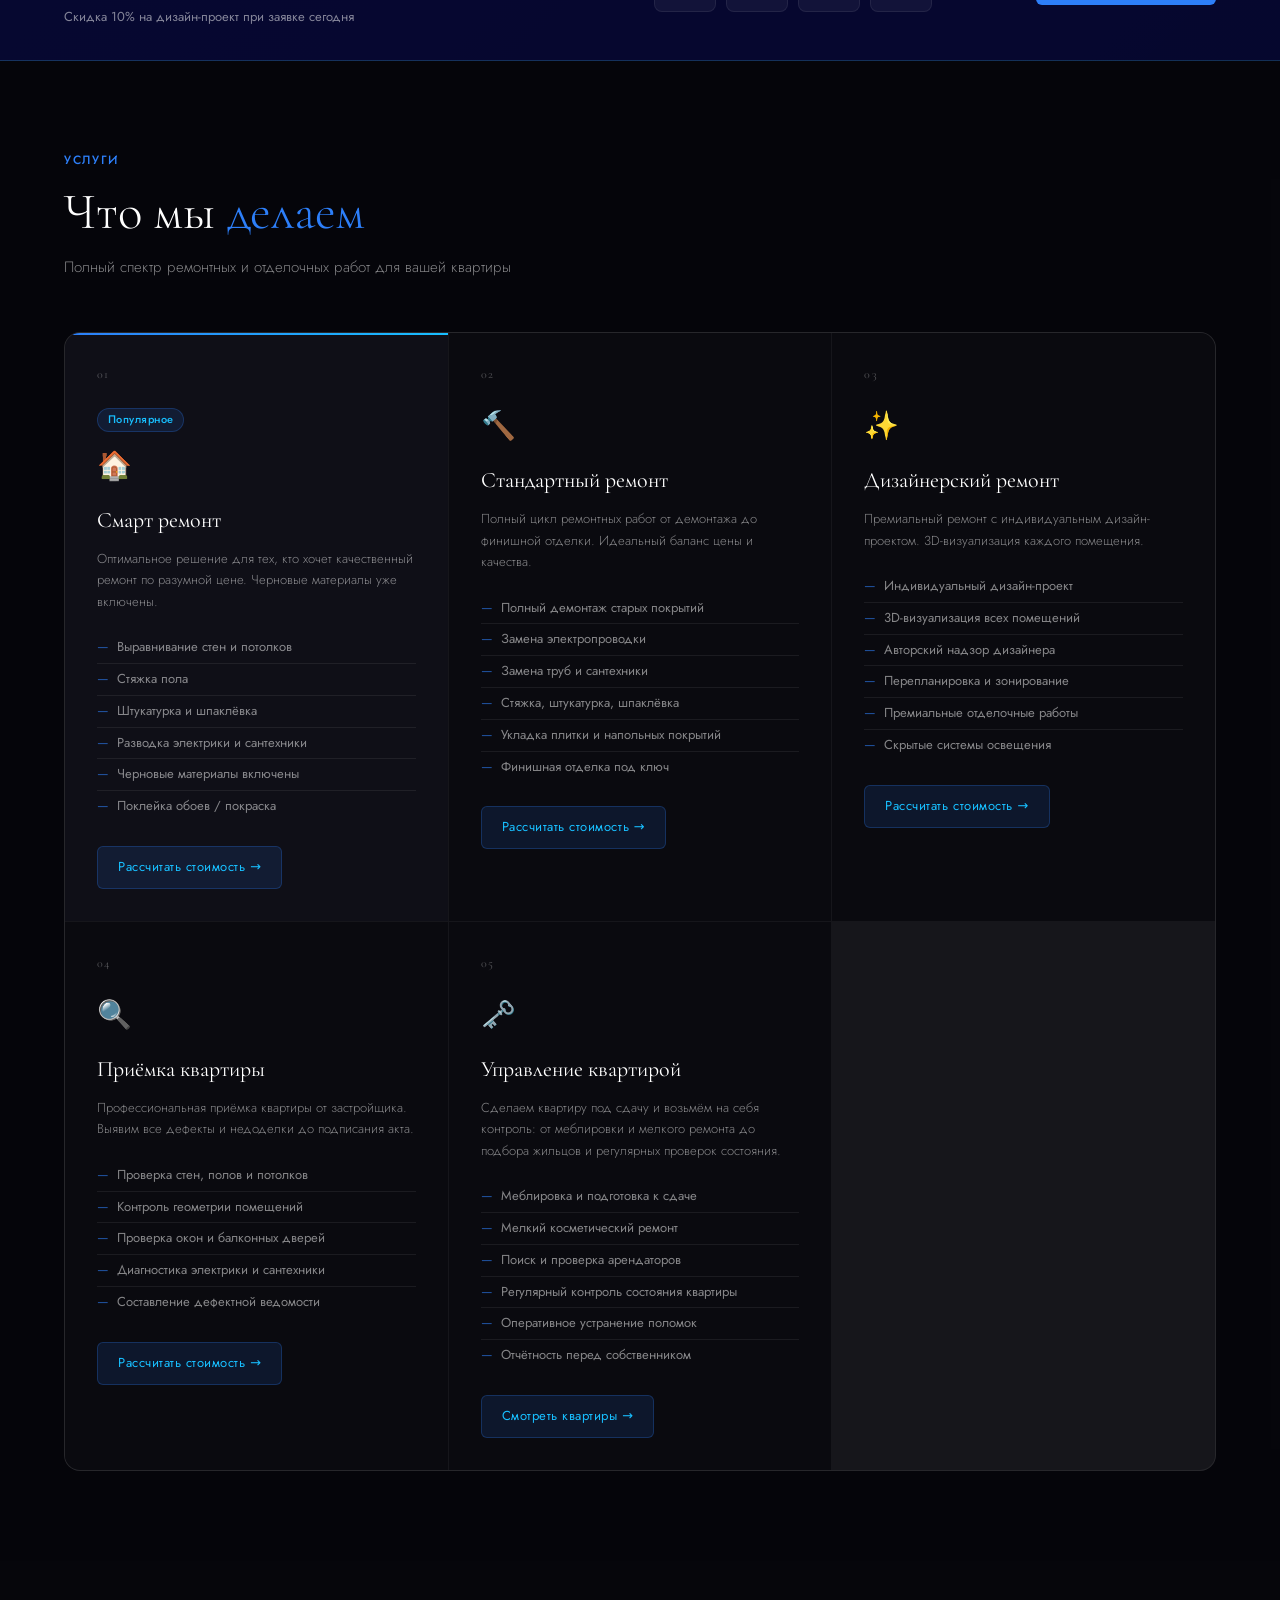
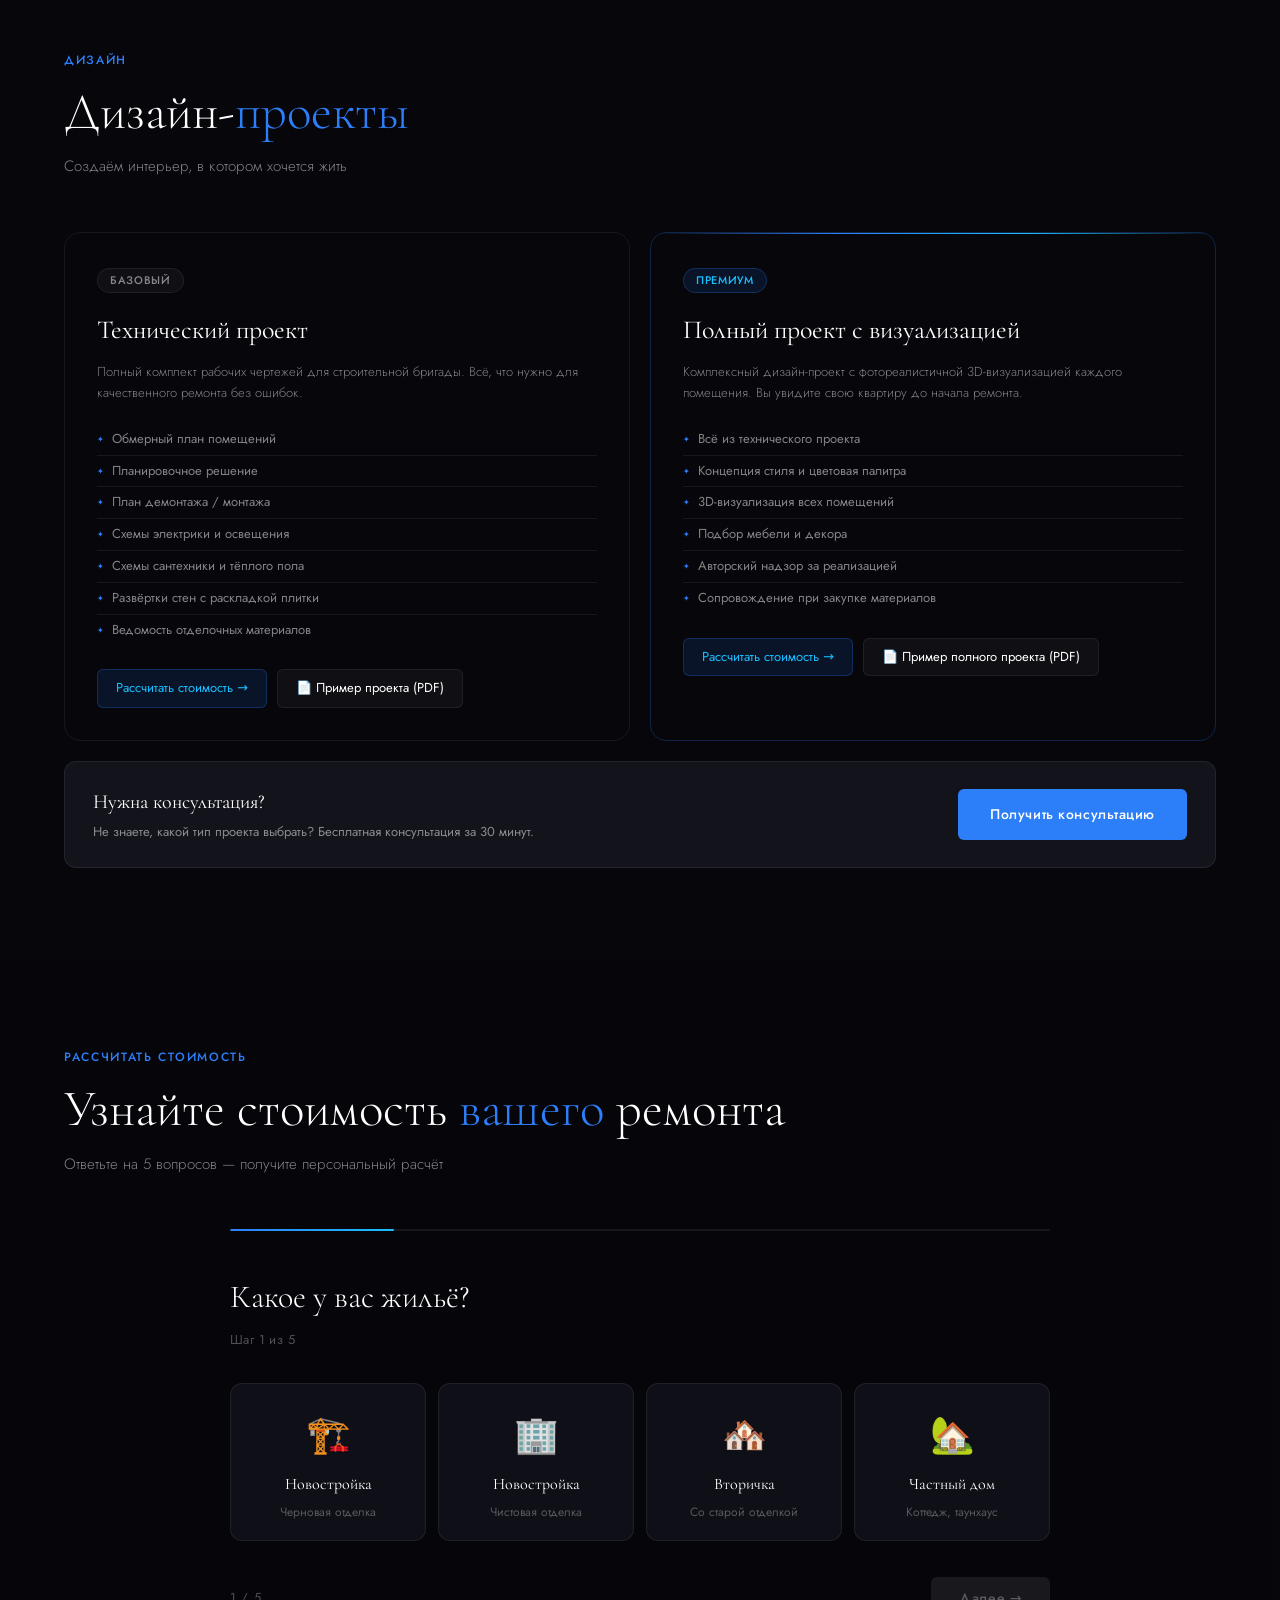
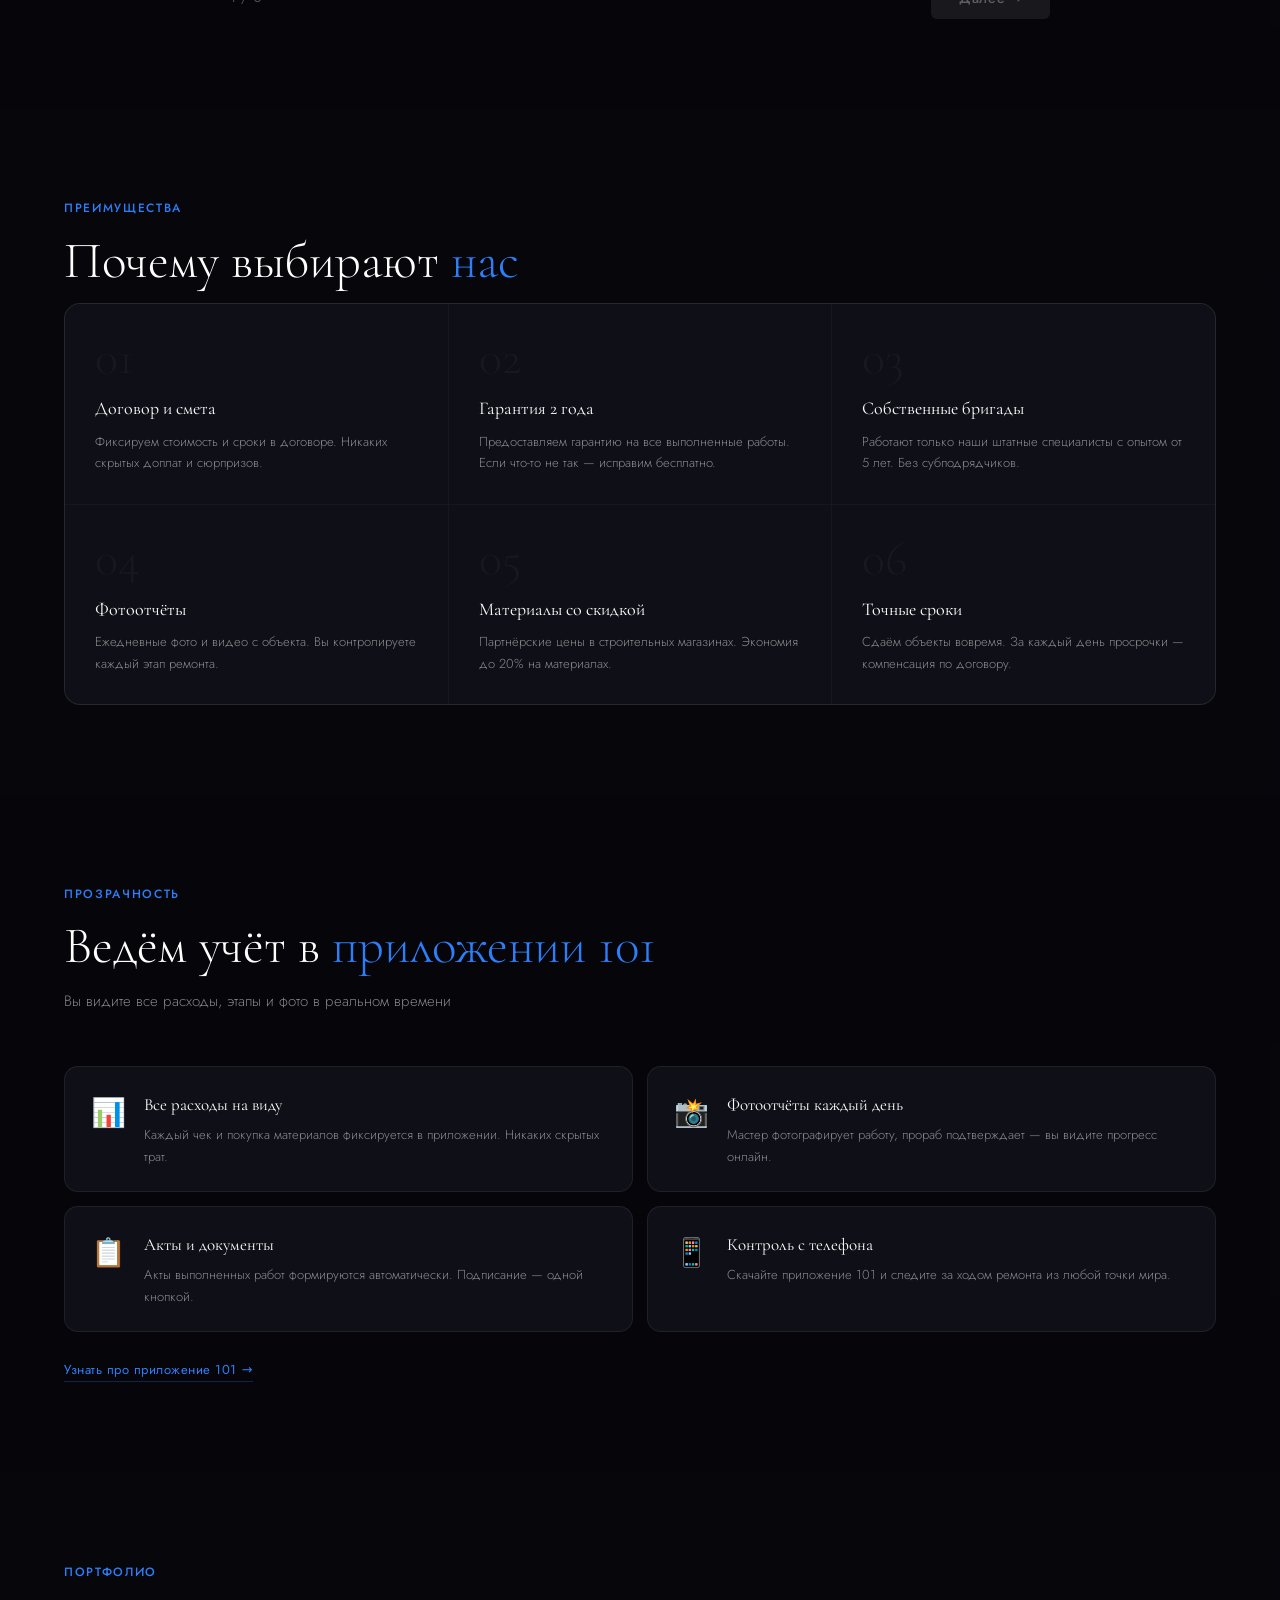
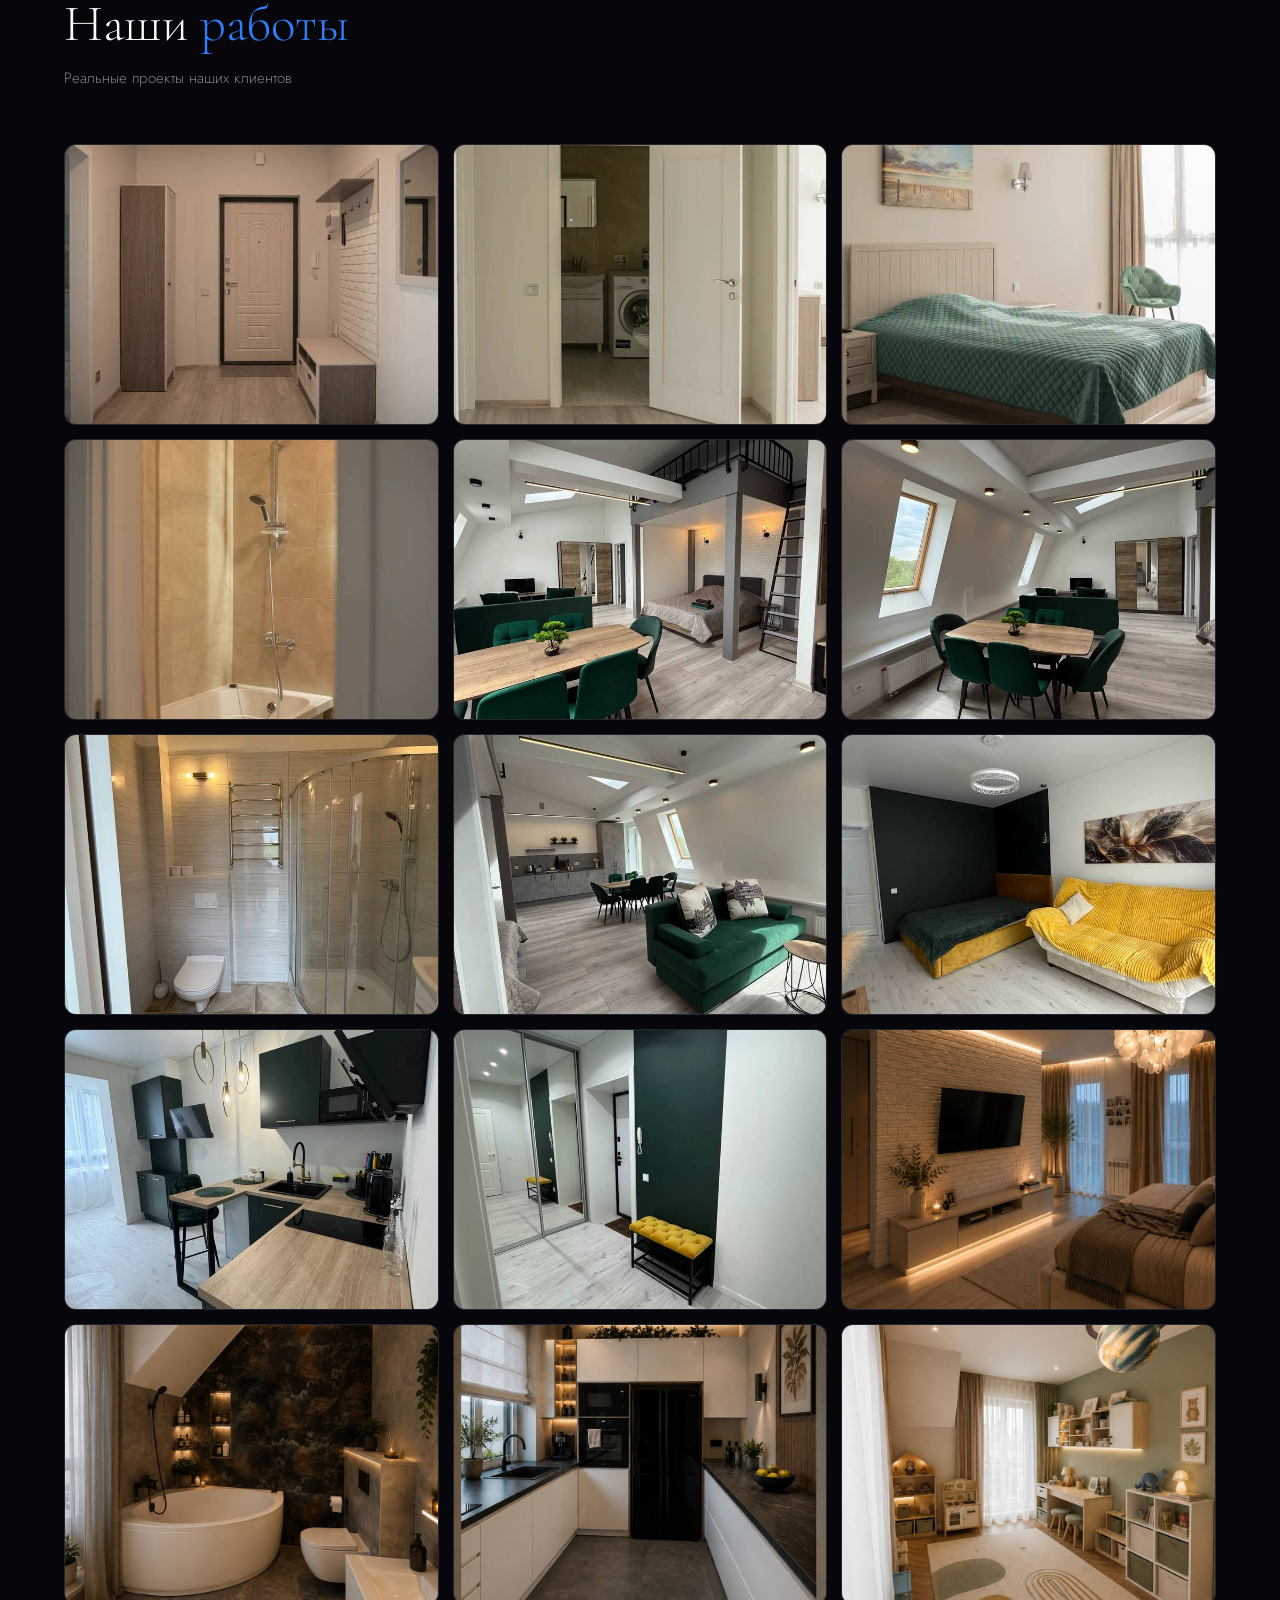
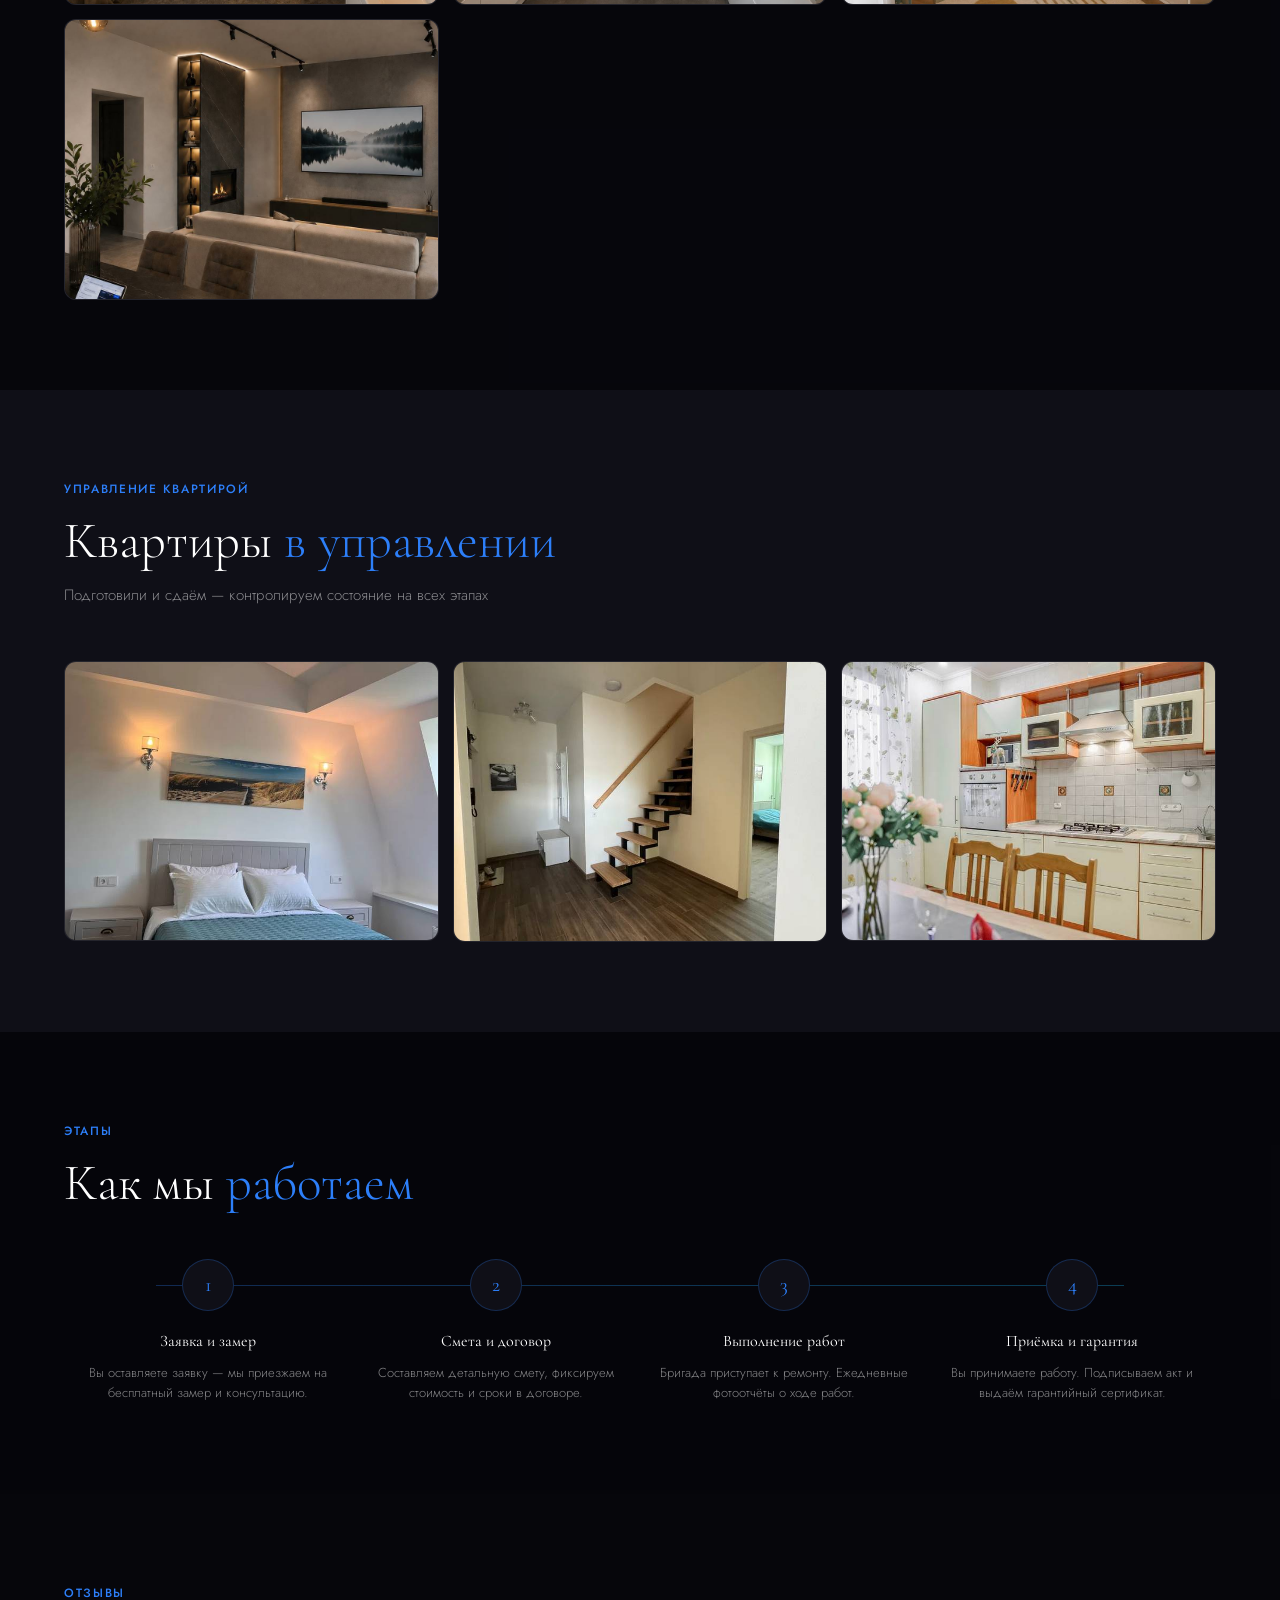
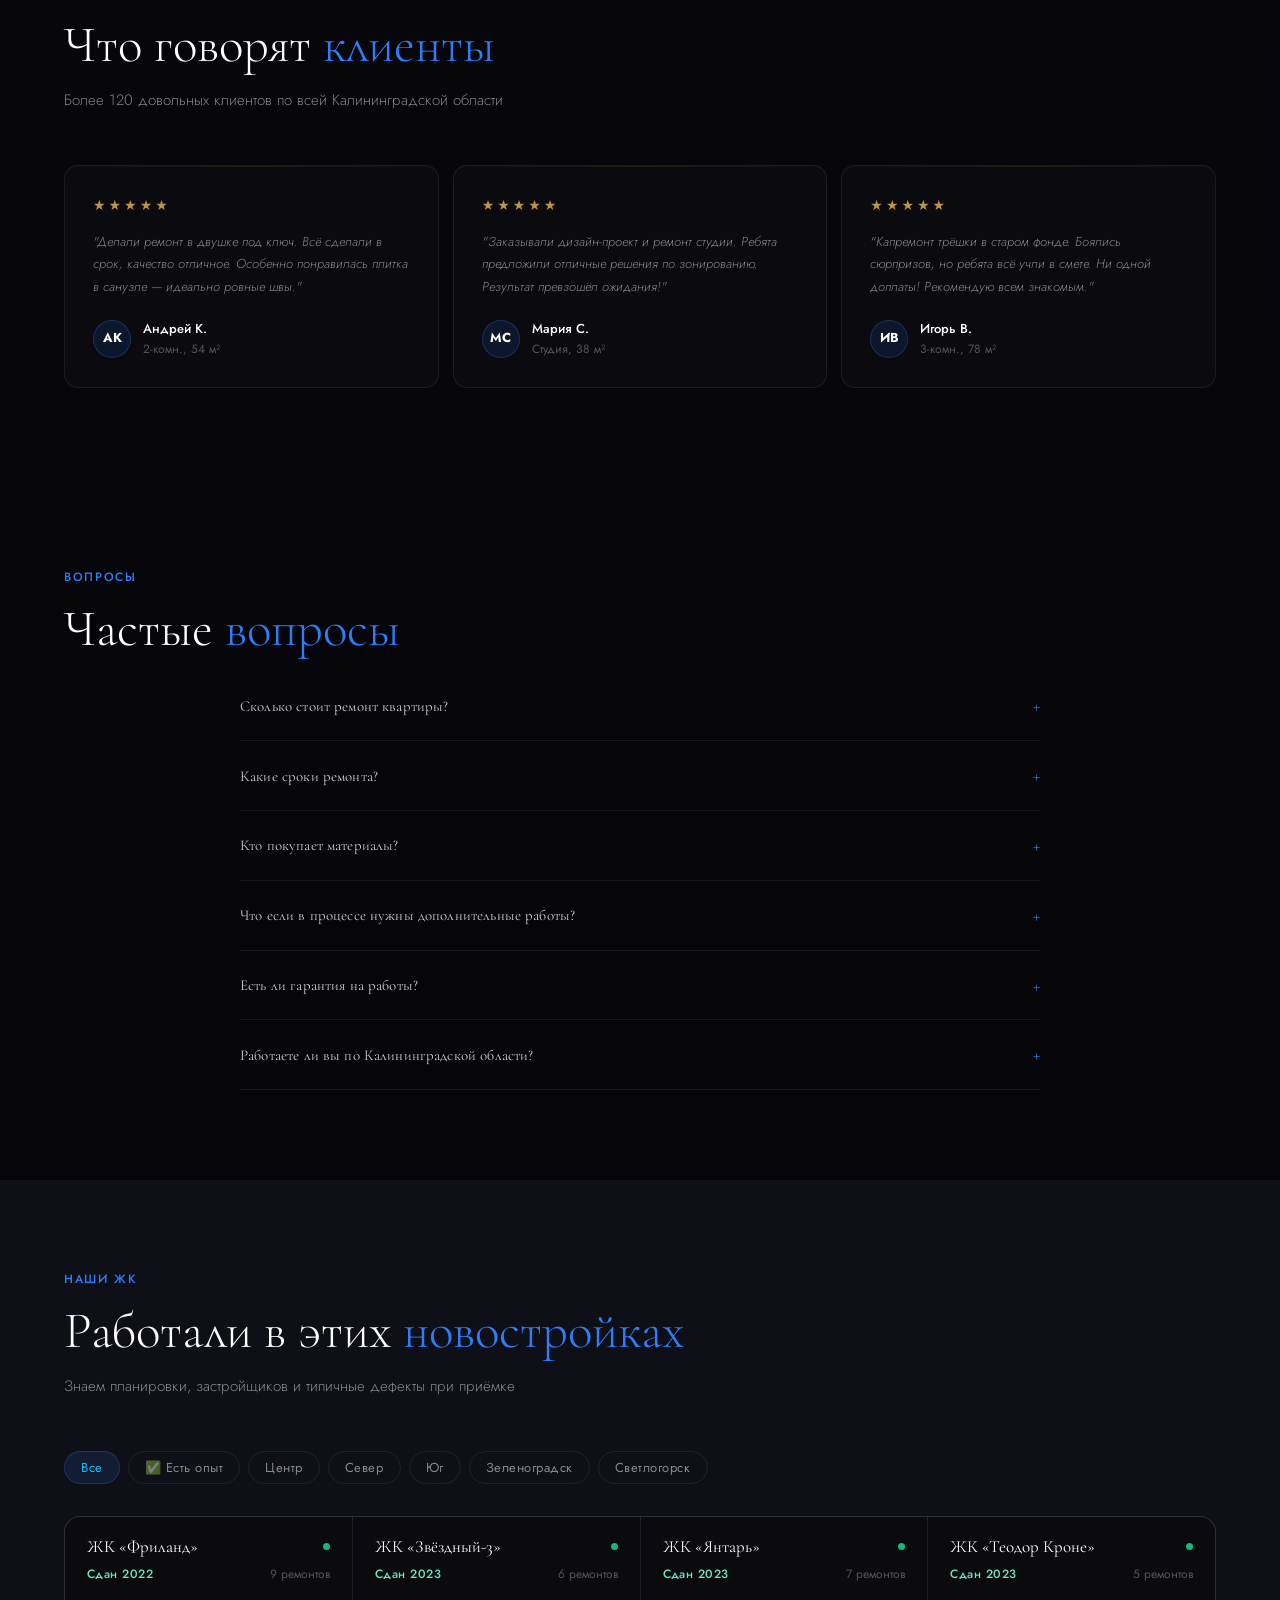
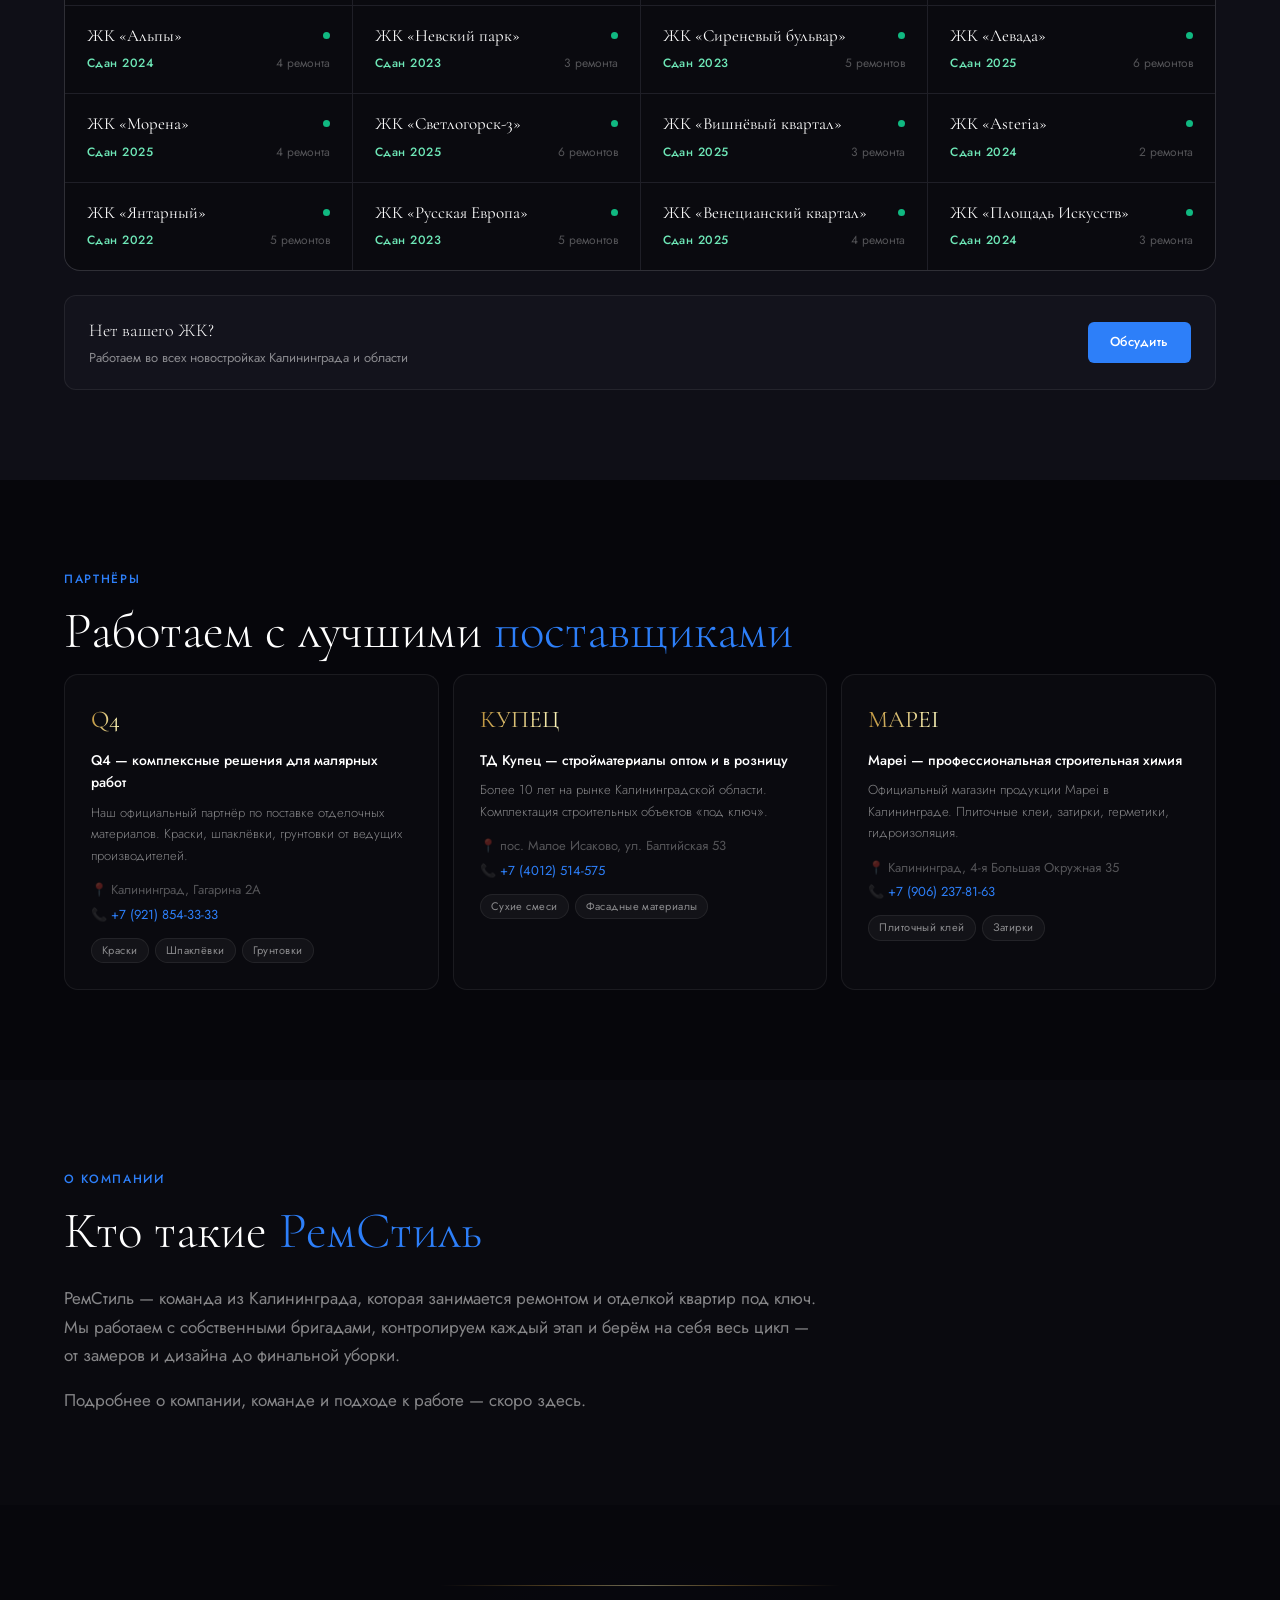
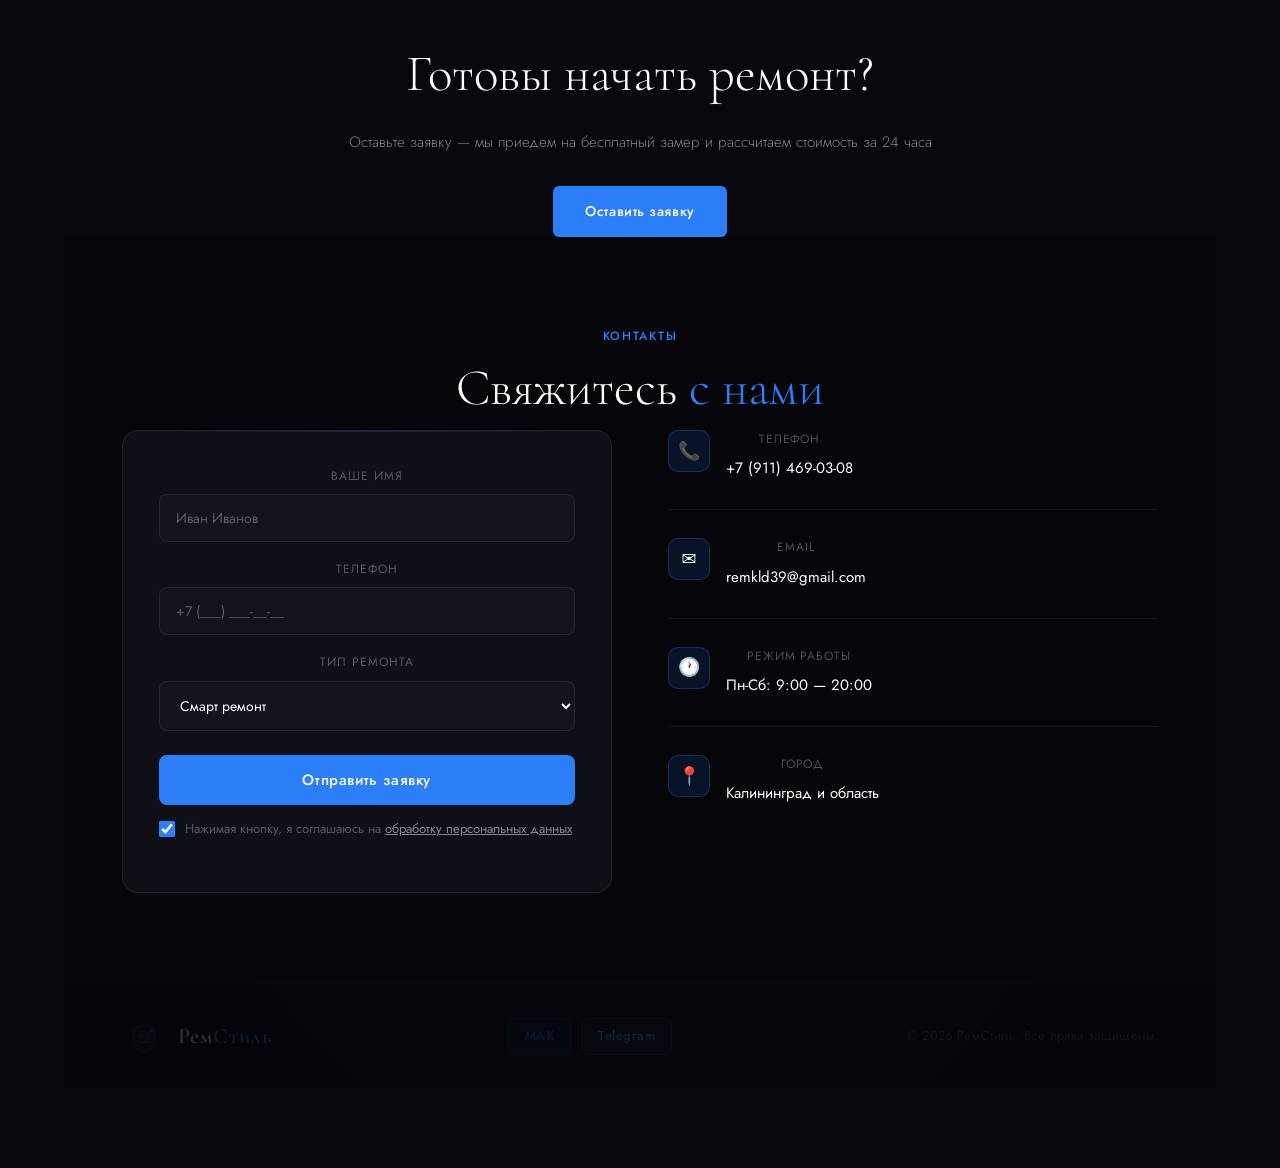
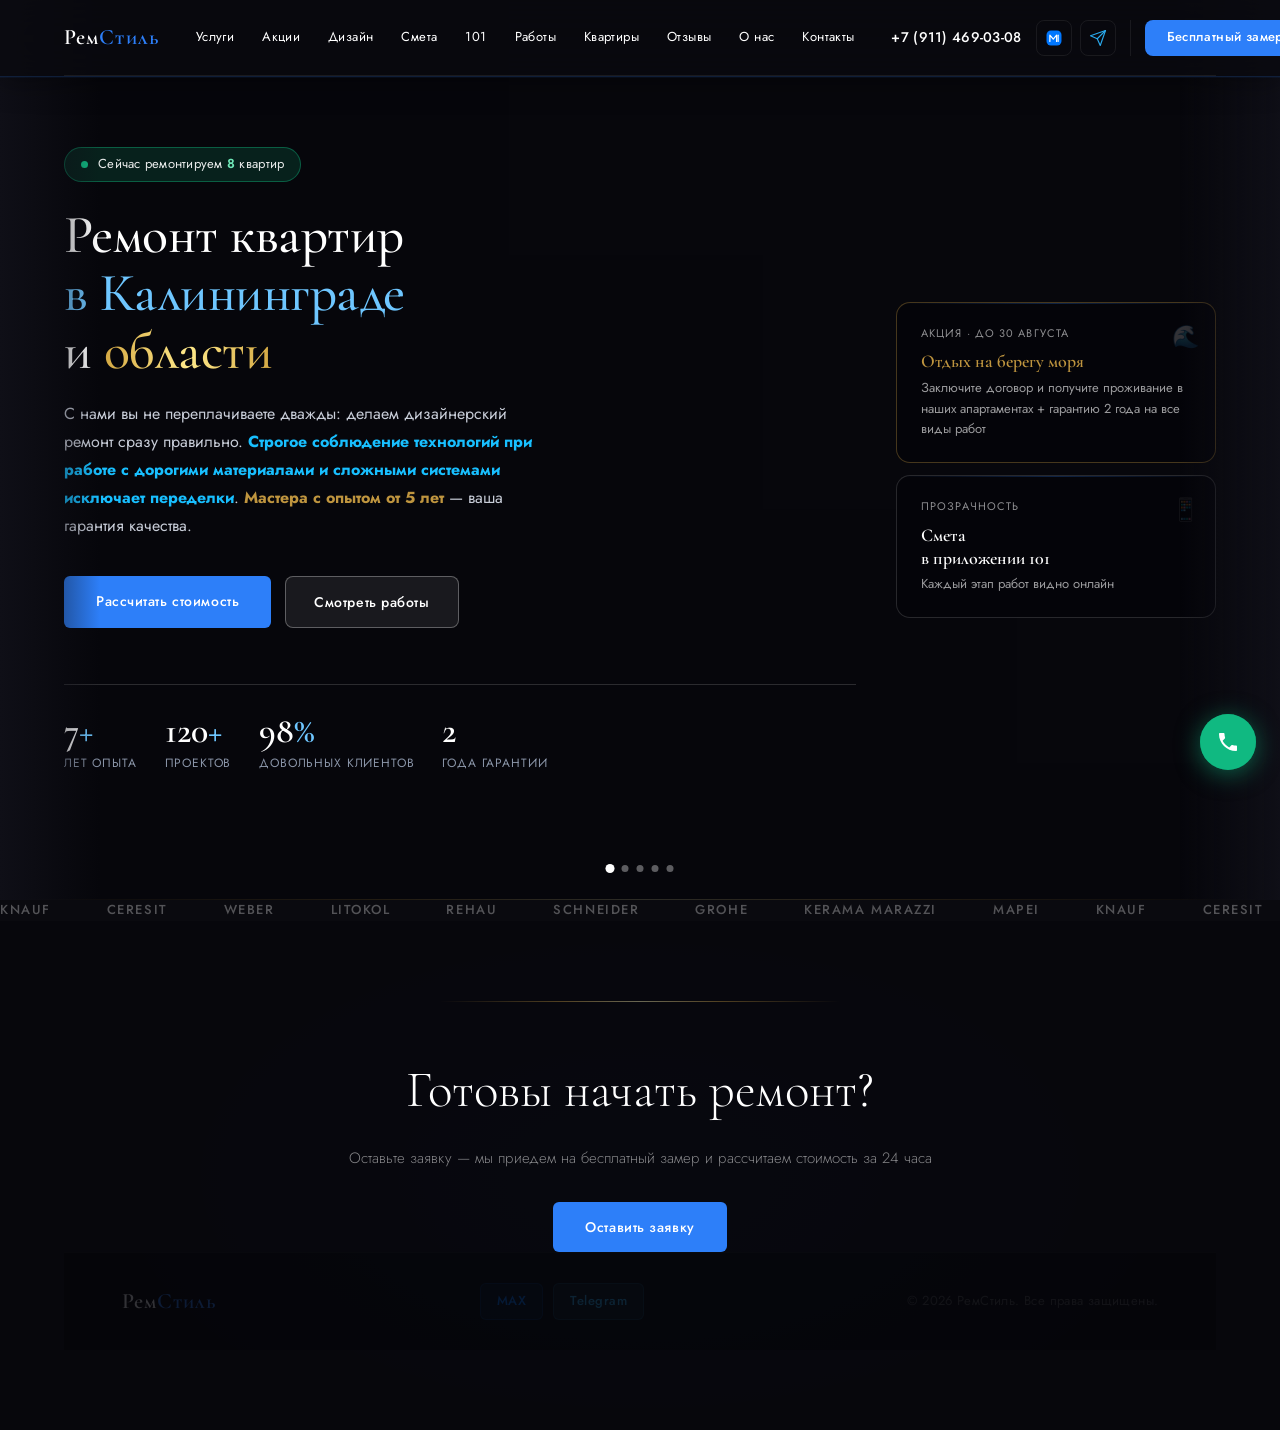
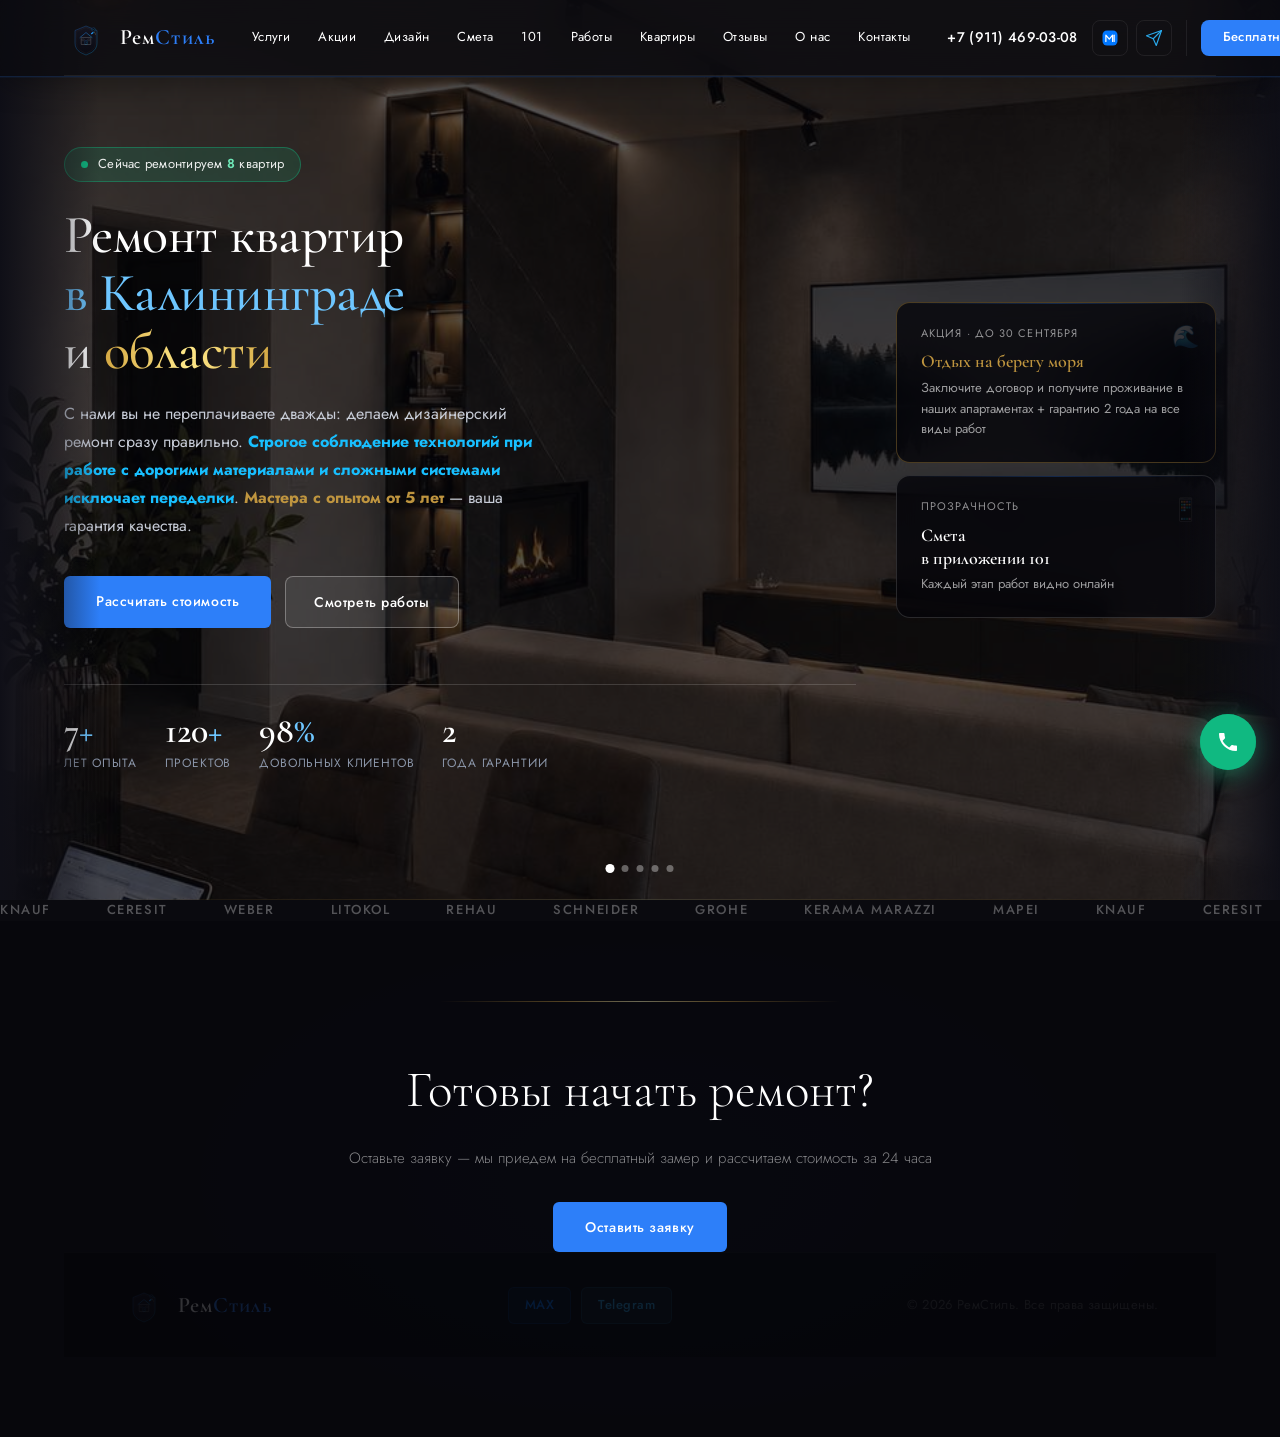
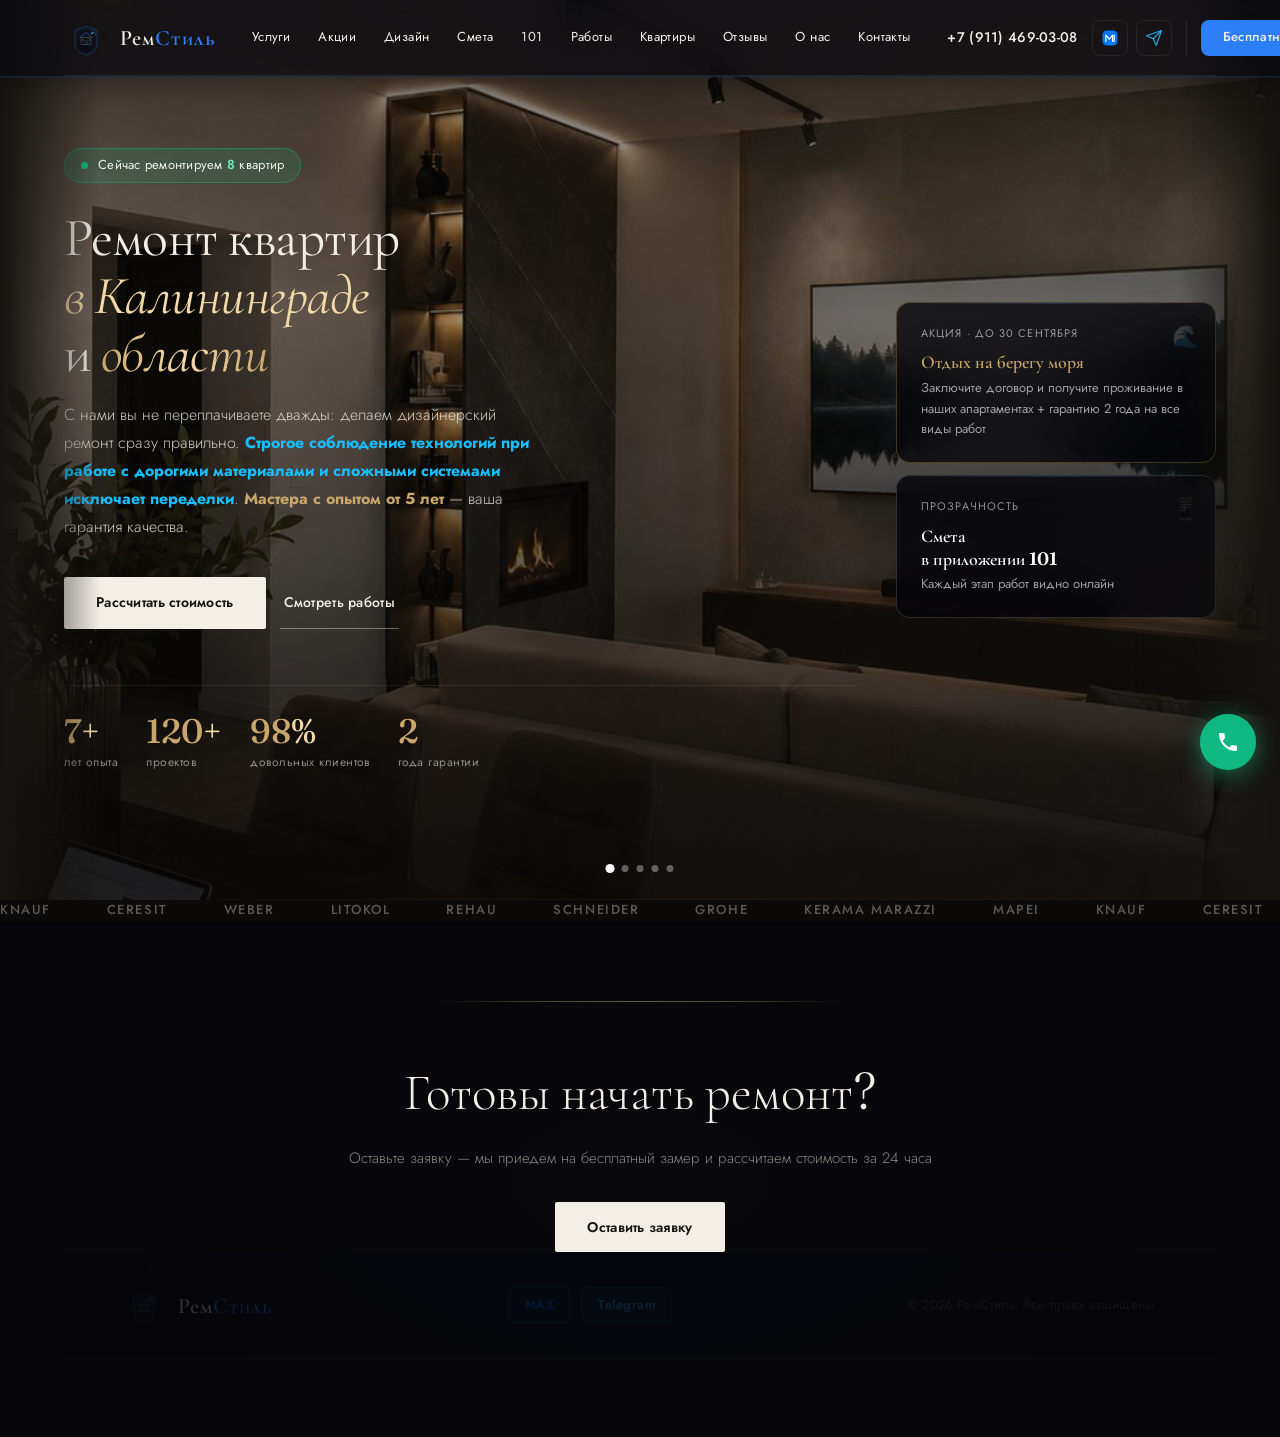
